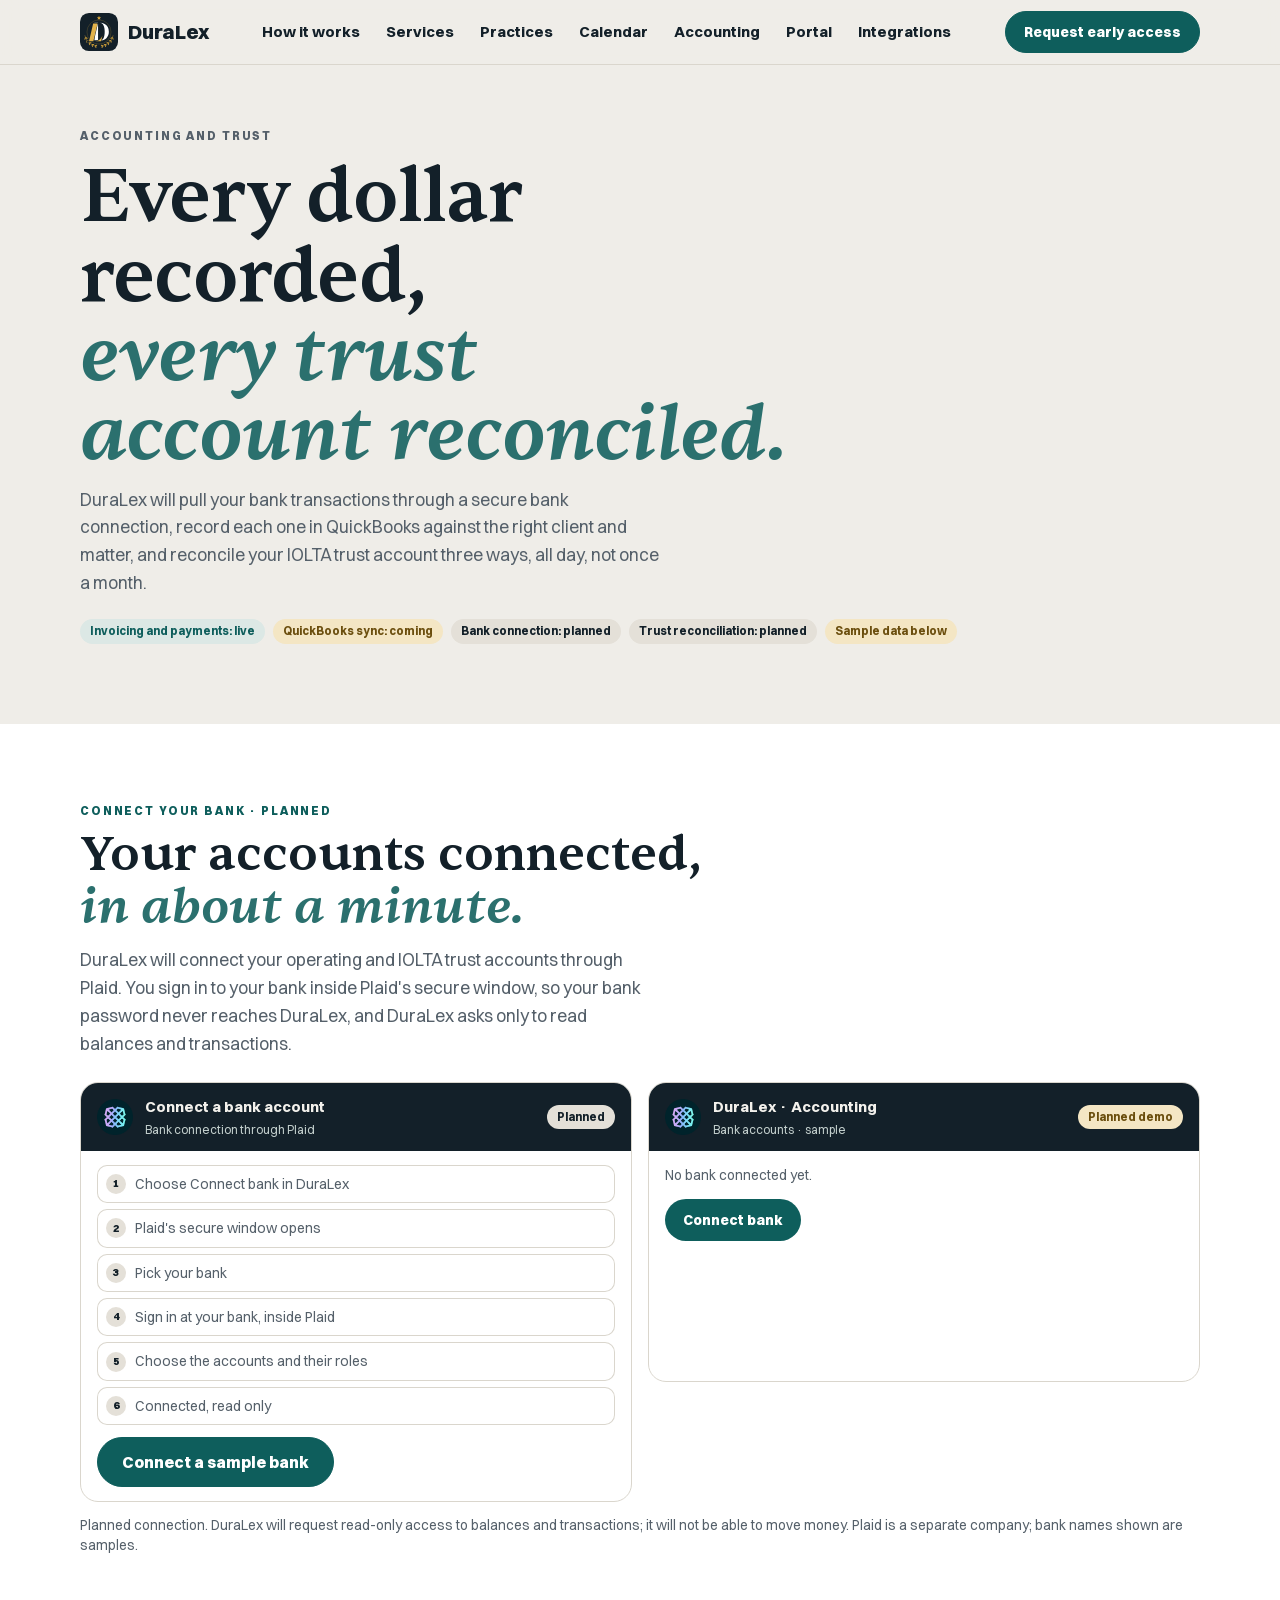
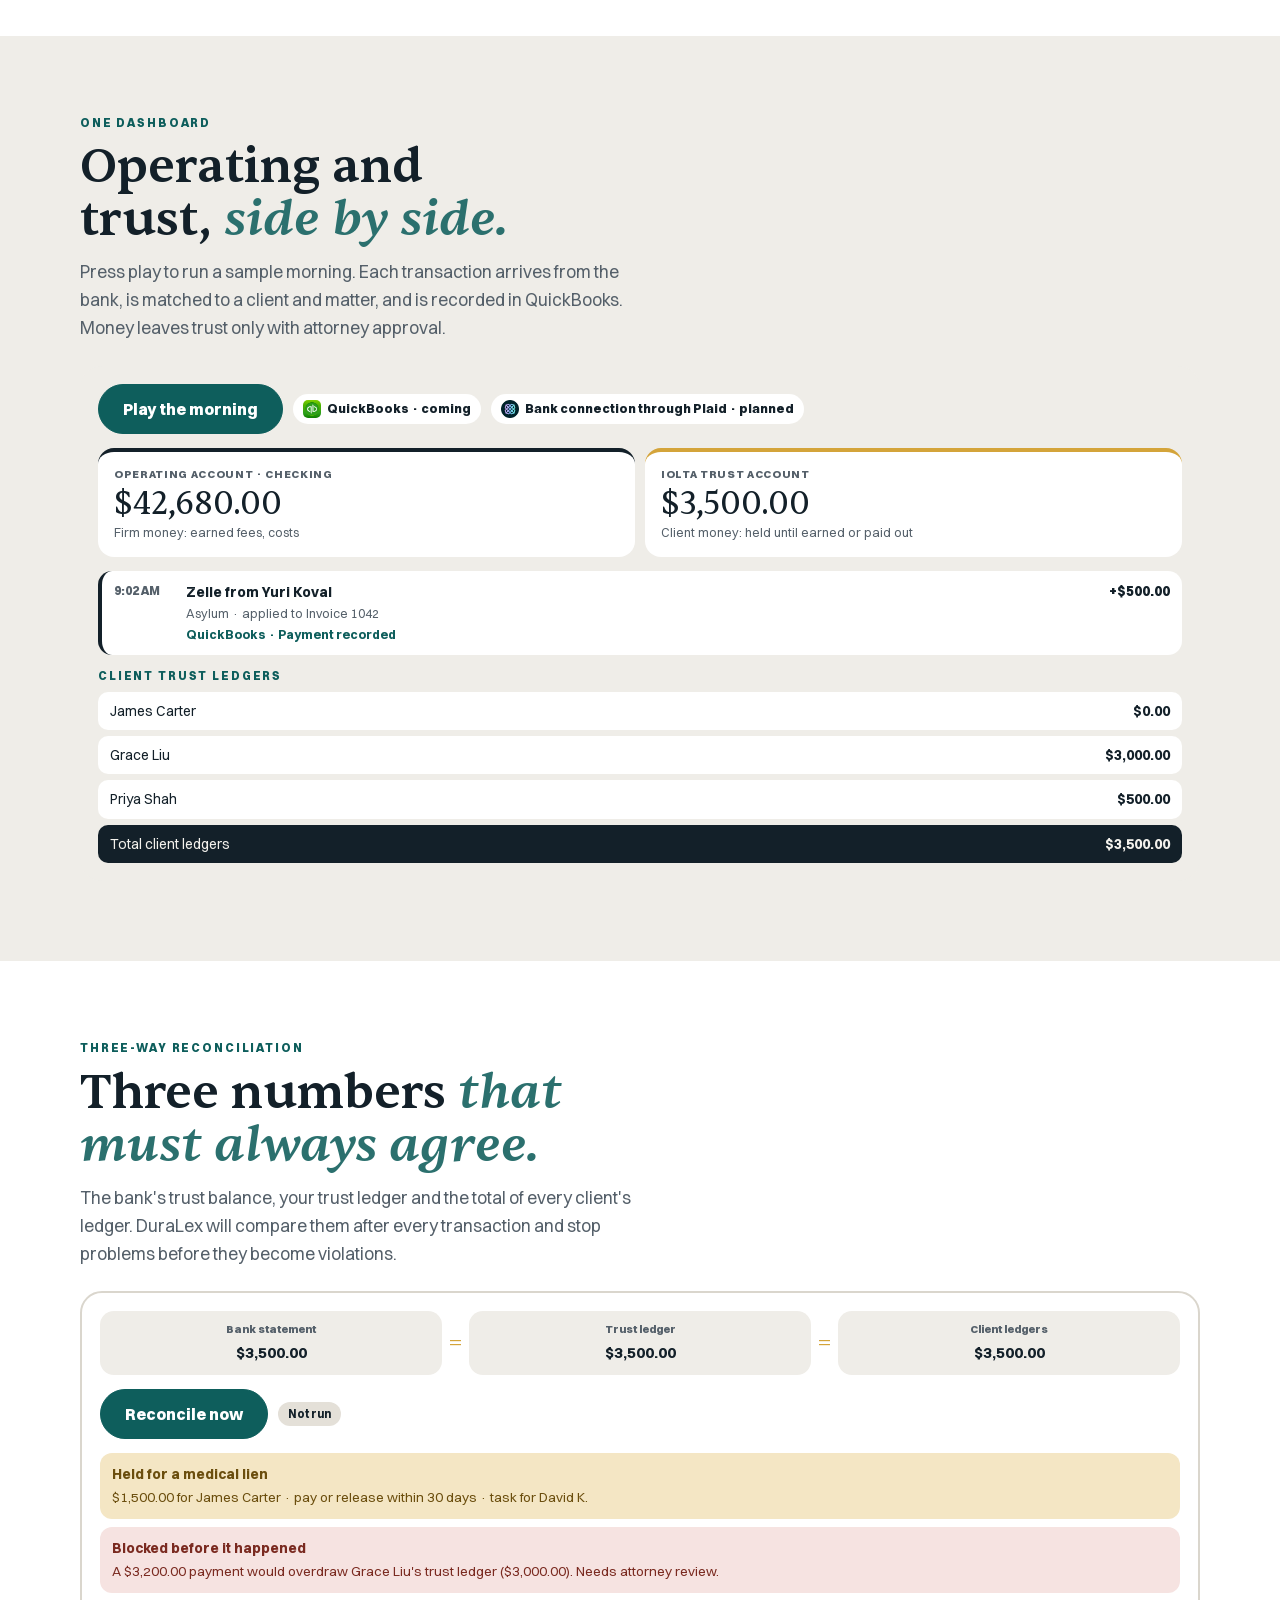
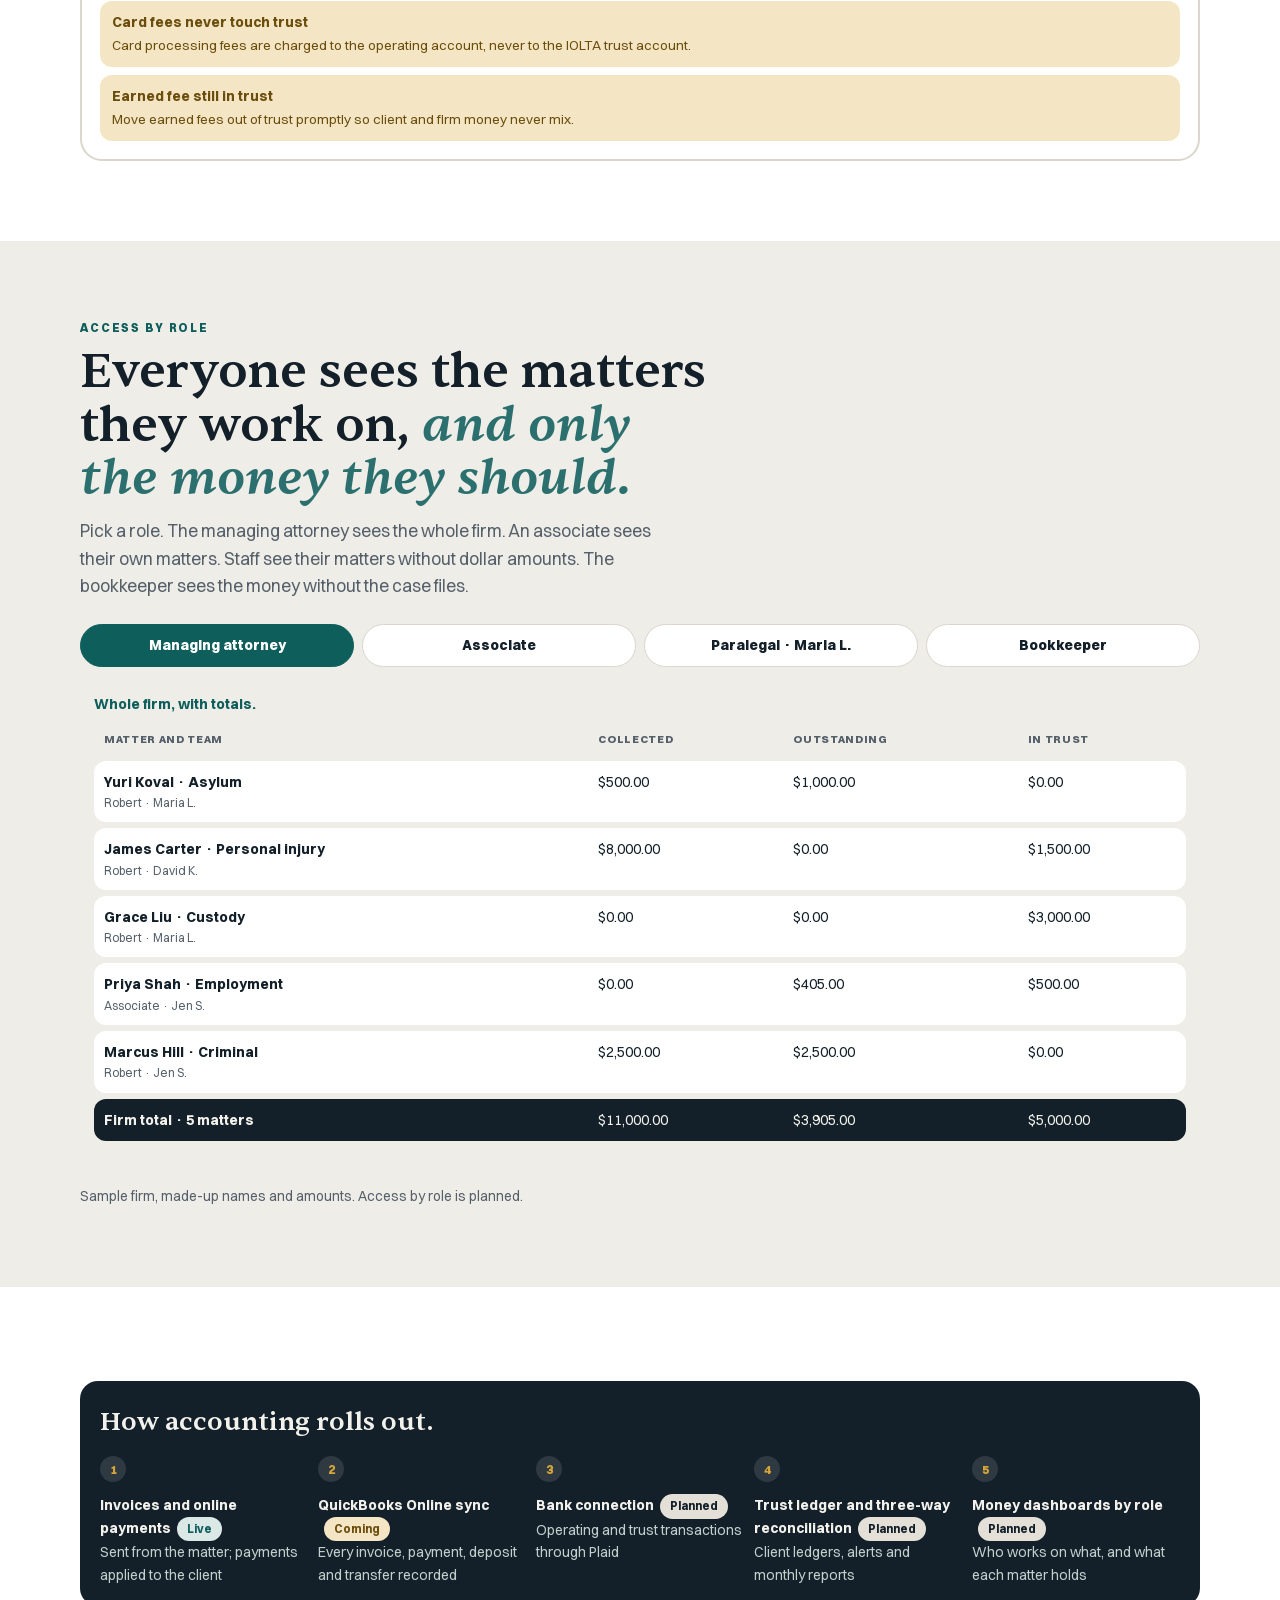
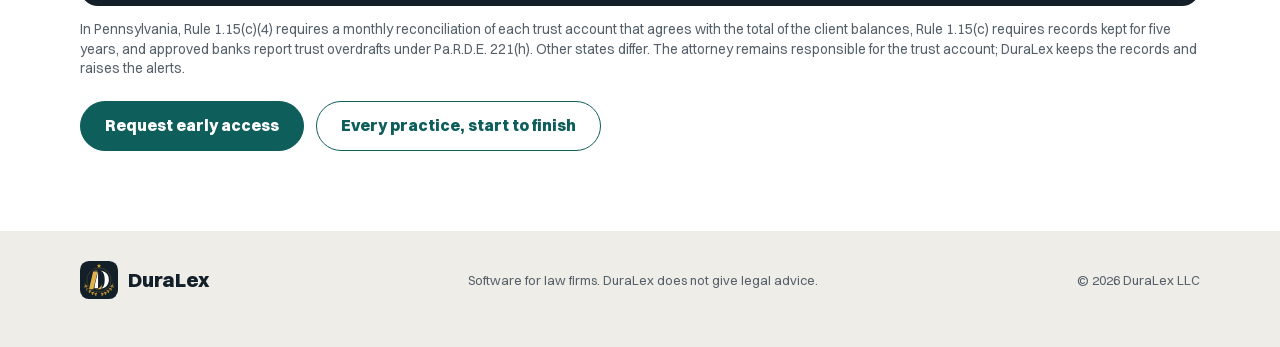
==== accounting/index.html @ e21e0d71 "Self-hosted brand fonts (Sentient, Switzer, Source Sans 3), Lucide nav and feature icons, case-data " ====
<!doctype html>
<html lang="en">
<head>
<meta charset="utf-8">
<meta name="viewport" content="width=device-width, initial-scale=1, viewport-fit=cover">
<title>Accounting and trust · DuraLex</title>
<meta name="description" content="Planned for DuraLex: bank transactions pulled in through a secure connection, every transaction recorded in QuickBooks, near real-time three-way IOLTA reconciliation, and money dashboards with access by role.">
<meta name="theme-color" content="#0E5E5C">
<meta name="referrer" content="strict-origin-when-cross-origin">
<meta http-equiv="Content-Security-Policy" content="default-src 'self'; base-uri 'self'; object-src 'none'; form-action 'self'; connect-src 'self'; img-src 'self' data:; font-src 'self'; style-src 'self' 'unsafe-inline'; script-src 'self' 'sha256-qOhFsq0QMV2REqNwk5hGH5bZE9SkX6gt6yeyKdYPv+U=' 'sha256-727bS9LEXsd+EMawD1ZrQM4dsYA79352M6W0wIquFks='">
<link rel="icon" type="image/svg+xml" href="/icons/duralex-mark.svg">
<link rel="apple-touch-icon" href="/icons/apple-touch-icon.png">
<link rel="stylesheet" href="/site.css">
<link rel="preload" href="/assets/fonts/Sentient-Variable.woff2" as="font" type="font/woff2" crossorigin>
<link rel="stylesheet" href="/accounting/accounting.css">
<script>document.documentElement.classList.add("js")</script>
</head>
<body>
<a class="skip" href="#top">Skip to content</a>
<header class="nav">
  <div class="wrap">
    <a class="brand" href="/"><svg class="logo" aria-hidden="true" xmlns="http://www.w3.org/2000/svg" viewBox="0 0 64 64"><rect width="64" height="64" rx="15" fill="#132029"/><circle cx="32" cy="32" r="20.3" fill="none" stroke="#D4A43A" stroke-width=".6" opacity=".55"/><path d="M8.33 38.34 A24.5 24.5 0 0 0 27.75 56.13" fill="none" stroke="#D4A43A" stroke-width=".7" stroke-linecap="round"/><ellipse cx="11.01" cy="42.05" rx="2.1" ry=".85" transform="rotate(30.5 11.01 42.05)" fill="#D4A43A"/><ellipse cx="8.61" cy="42.99" rx="2.1" ry=".85" transform="rotate(106.5 8.61 42.99)" fill="#D4A43A"/><ellipse cx="13.81" cy="46.51" rx="2.1" ry=".85" transform="rotate(17.5 13.81 46.51)" fill="#D4A43A"/><ellipse cx="11.68" cy="47.97" rx="2.1" ry=".85" transform="rotate(93.5 11.68 47.97)" fill="#D4A43A"/><ellipse cx="17.54" cy="50.23" rx="2.1" ry=".85" transform="rotate(4.5 17.54 50.23)" fill="#D4A43A"/><ellipse cx="15.79" cy="52.13" rx="2.1" ry=".85" transform="rotate(80.5 15.79 52.13)" fill="#D4A43A"/><ellipse cx="22.01" cy="53.01" rx="2.1" ry=".85" transform="rotate(-8.5 22.01 53.01)" fill="#D4A43A"/><ellipse cx="20.74" cy="55.26" rx="2.1" ry=".85" transform="rotate(67.5 20.74 55.26)" fill="#D4A43A"/><ellipse cx="27.00" cy="54.72" rx="2.1" ry=".85" transform="rotate(-21.5 27.00 54.72)" fill="#D4A43A"/><ellipse cx="26.26" cy="57.20" rx="2.1" ry=".85" transform="rotate(54.5 26.26 57.20)" fill="#D4A43A"/><path d="M55.67 38.34 A24.5 24.5 0 0 1 36.25 56.13" fill="none" stroke="#D4A43A" stroke-width=".7" stroke-linecap="round"/><ellipse cx="55.39" cy="42.99" rx="2.1" ry=".85" transform="rotate(73.5 55.39 42.99)" fill="#D4A43A"/><ellipse cx="52.99" cy="42.05" rx="2.1" ry=".85" transform="rotate(149.5 52.99 42.05)" fill="#D4A43A"/><ellipse cx="52.32" cy="47.97" rx="2.1" ry=".85" transform="rotate(86.5 52.32 47.97)" fill="#D4A43A"/><ellipse cx="50.19" cy="46.51" rx="2.1" ry=".85" transform="rotate(162.5 50.19 46.51)" fill="#D4A43A"/><ellipse cx="48.21" cy="52.13" rx="2.1" ry=".85" transform="rotate(99.5 48.21 52.13)" fill="#D4A43A"/><ellipse cx="46.46" cy="50.23" rx="2.1" ry=".85" transform="rotate(175.5 46.46 50.23)" fill="#D4A43A"/><ellipse cx="43.26" cy="55.26" rx="2.1" ry=".85" transform="rotate(112.5 43.26 55.26)" fill="#D4A43A"/><ellipse cx="41.99" cy="53.01" rx="2.1" ry=".85" transform="rotate(188.5 41.99 53.01)" fill="#D4A43A"/><ellipse cx="37.74" cy="57.20" rx="2.1" ry=".85" transform="rotate(125.5 37.74 57.20)" fill="#D4A43A"/><ellipse cx="37.00" cy="54.72" rx="2.1" ry=".85" transform="rotate(201.5 37.00 54.72)" fill="#D4A43A"/><path d="M32 4.6l1.05 2.35 2.55.2-1.95 1.65.6 2.5L32 10l-2.25 1.3.6-2.5-1.95-1.65 2.55-.2z" fill="#D4A43A"/><g transform="translate(20.60 16.5)"><path d="M12.795696040868455 0.0Q17.549999999999997 0.0 20.953239436619718 1.8900000000000006Q24.35647887323944 3.780000000000001 26.17823943661972 7.16Q28.0 10.54 28.0 15.0Q28.0 18.35 26.91 21.1Q25.82 23.85 23.81 25.845Q21.799999999999997 27.84 19.004999999999995 28.92Q16.209999999999997 30.0 12.790000000000001 30.0H0.0V29.92H3.59V0.0799999999999983H0.0V0.0ZM9.8 29.92H12.790000000000001Q15.1 29.92 16.675 28.71Q18.25 27.5 19.2 25.415Q20.15 23.33 20.57 20.64Q20.99 17.95 20.99 14.99Q20.99 12.04 20.515 9.357210065645512Q20.04 6.674420131291026 19.049999999999997 4.587210065645513Q18.06 2.5 16.509999999999998 1.2899999999999991Q14.96 0.0799999999999983 12.790000000000001 0.0799999999999983H9.8Z" fill="#FFFFFF"/></g><g transform="translate(11.80 17.5)"><path d="M3.4 30.0 10.36 0.0H17.67357421875L10.713574218749999 30.0ZM0.0 30.0V29.92H13.74639892578125Q16.88639892578125 29.92 19.21219543457031 28.75Q21.537991943359376 27.58 23.15018737792969 25.56Q24.7623828125 23.54 25.78157958984375 21.0H25.86157958984375L23.78157958984375 30.0ZM6.760000000000001 0.0799999999999983V0.0H21.27357421875V0.0799999999999983Z" fill="#E2B24A" stroke="#132029" stroke-width="1.6" paint-order="stroke" stroke-linejoin="round"/></g></svg><b>DuraLex</b></a>
    <nav class="links" aria-label="Main"><a href="/#how">How it works</a><a href="/#services">Services</a><a href="/practices/">Practices</a><a href="/calendar/">Calendar</a><a href="/accounting/" aria-current="page">Accounting</a><a href="/portal/">Portal</a><a href="/#integrations">Integrations</a></nav>
    <a class="btn solid" href="/#access">Request early access</a>
    <button class="menubtn" type="button" id="openMenu" aria-label="Open menu" aria-expanded="false" aria-controls="drawer"><svg width="20" height="20" viewBox="0 0 24 24" fill="none" stroke="currentColor" stroke-width="1.8" stroke-linecap="round" stroke-linejoin="round" aria-hidden="true"><path d="M4 5h16"/> <path d="M4 12h16"/> <path d="M4 19h16"/></svg></button>
  </div>
</header>
<div class="drawer" id="drawer" hidden>
  <div style="display:flex;justify-content:space-between;align-items:center"><span class="brand" style="color:var(--ondark)"><svg class="logo" aria-hidden="true" xmlns="http://www.w3.org/2000/svg" viewBox="0 0 64 64"><rect width="64" height="64" rx="15" fill="#132029"/><circle cx="32" cy="32" r="20.3" fill="none" stroke="#D4A43A" stroke-width=".6" opacity=".55"/><path d="M8.33 38.34 A24.5 24.5 0 0 0 27.75 56.13" fill="none" stroke="#D4A43A" stroke-width=".7" stroke-linecap="round"/><ellipse cx="11.01" cy="42.05" rx="2.1" ry=".85" transform="rotate(30.5 11.01 42.05)" fill="#D4A43A"/><ellipse cx="8.61" cy="42.99" rx="2.1" ry=".85" transform="rotate(106.5 8.61 42.99)" fill="#D4A43A"/><ellipse cx="13.81" cy="46.51" rx="2.1" ry=".85" transform="rotate(17.5 13.81 46.51)" fill="#D4A43A"/><ellipse cx="11.68" cy="47.97" rx="2.1" ry=".85" transform="rotate(93.5 11.68 47.97)" fill="#D4A43A"/><ellipse cx="17.54" cy="50.23" rx="2.1" ry=".85" transform="rotate(4.5 17.54 50.23)" fill="#D4A43A"/><ellipse cx="15.79" cy="52.13" rx="2.1" ry=".85" transform="rotate(80.5 15.79 52.13)" fill="#D4A43A"/><ellipse cx="22.01" cy="53.01" rx="2.1" ry=".85" transform="rotate(-8.5 22.01 53.01)" fill="#D4A43A"/><ellipse cx="20.74" cy="55.26" rx="2.1" ry=".85" transform="rotate(67.5 20.74 55.26)" fill="#D4A43A"/><ellipse cx="27.00" cy="54.72" rx="2.1" ry=".85" transform="rotate(-21.5 27.00 54.72)" fill="#D4A43A"/><ellipse cx="26.26" cy="57.20" rx="2.1" ry=".85" transform="rotate(54.5 26.26 57.20)" fill="#D4A43A"/><path d="M55.67 38.34 A24.5 24.5 0 0 1 36.25 56.13" fill="none" stroke="#D4A43A" stroke-width=".7" stroke-linecap="round"/><ellipse cx="55.39" cy="42.99" rx="2.1" ry=".85" transform="rotate(73.5 55.39 42.99)" fill="#D4A43A"/><ellipse cx="52.99" cy="42.05" rx="2.1" ry=".85" transform="rotate(149.5 52.99 42.05)" fill="#D4A43A"/><ellipse cx="52.32" cy="47.97" rx="2.1" ry=".85" transform="rotate(86.5 52.32 47.97)" fill="#D4A43A"/><ellipse cx="50.19" cy="46.51" rx="2.1" ry=".85" transform="rotate(162.5 50.19 46.51)" fill="#D4A43A"/><ellipse cx="48.21" cy="52.13" rx="2.1" ry=".85" transform="rotate(99.5 48.21 52.13)" fill="#D4A43A"/><ellipse cx="46.46" cy="50.23" rx="2.1" ry=".85" transform="rotate(175.5 46.46 50.23)" fill="#D4A43A"/><ellipse cx="43.26" cy="55.26" rx="2.1" ry=".85" transform="rotate(112.5 43.26 55.26)" fill="#D4A43A"/><ellipse cx="41.99" cy="53.01" rx="2.1" ry=".85" transform="rotate(188.5 41.99 53.01)" fill="#D4A43A"/><ellipse cx="37.74" cy="57.20" rx="2.1" ry=".85" transform="rotate(125.5 37.74 57.20)" fill="#D4A43A"/><ellipse cx="37.00" cy="54.72" rx="2.1" ry=".85" transform="rotate(201.5 37.00 54.72)" fill="#D4A43A"/><path d="M32 4.6l1.05 2.35 2.55.2-1.95 1.65.6 2.5L32 10l-2.25 1.3.6-2.5-1.95-1.65 2.55-.2z" fill="#D4A43A"/><g transform="translate(20.60 16.5)"><path d="M12.795696040868455 0.0Q17.549999999999997 0.0 20.953239436619718 1.8900000000000006Q24.35647887323944 3.780000000000001 26.17823943661972 7.16Q28.0 10.54 28.0 15.0Q28.0 18.35 26.91 21.1Q25.82 23.85 23.81 25.845Q21.799999999999997 27.84 19.004999999999995 28.92Q16.209999999999997 30.0 12.790000000000001 30.0H0.0V29.92H3.59V0.0799999999999983H0.0V0.0ZM9.8 29.92H12.790000000000001Q15.1 29.92 16.675 28.71Q18.25 27.5 19.2 25.415Q20.15 23.33 20.57 20.64Q20.99 17.95 20.99 14.99Q20.99 12.04 20.515 9.357210065645512Q20.04 6.674420131291026 19.049999999999997 4.587210065645513Q18.06 2.5 16.509999999999998 1.2899999999999991Q14.96 0.0799999999999983 12.790000000000001 0.0799999999999983H9.8Z" fill="#FFFFFF"/></g><g transform="translate(11.80 17.5)"><path d="M3.4 30.0 10.36 0.0H17.67357421875L10.713574218749999 30.0ZM0.0 30.0V29.92H13.74639892578125Q16.88639892578125 29.92 19.21219543457031 28.75Q21.537991943359376 27.58 23.15018737792969 25.56Q24.7623828125 23.54 25.78157958984375 21.0H25.86157958984375L23.78157958984375 30.0ZM6.760000000000001 0.0799999999999983V0.0H21.27357421875V0.0799999999999983Z" fill="#E2B24A" stroke="#132029" stroke-width="1.6" paint-order="stroke" stroke-linejoin="round"/></g></svg><b>DuraLex</b></span><button class="menubtn" type="button" id="closeMenu" aria-label="Close menu" style="background:transparent;color:var(--ondark);border-color:rgba(243,241,236,.3)"><svg width="20" height="20" viewBox="0 0 24 24" fill="none" stroke="currentColor" stroke-width="1.8" stroke-linecap="round" stroke-linejoin="round" aria-hidden="true"><path d="M18 6 6 18"/> <path d="m6 6 12 12"/></svg></button></div>
  <nav aria-label="Menu"><a href="/#how">How it works</a><a href="/#services">Services</a><a href="/practices/">Practices</a><a href="/#why">Why DuraLex</a><a href="/calendar/">Calendar</a><a href="/accounting/" aria-current="page">Accounting</a><a href="/portal/">Client portal</a><a href="/#integrations">Integrations</a><a href="/#faq">Questions</a></nav>
  <a class="btn" href="/#access" style="background:var(--gold);border-color:var(--gold);color:var(--navy)">Request early access</a>
</div>

<main id="top">
<section class="hero">
  <div class="wrap">
    <div class="eyebrow" style="color:var(--muted)">Accounting and trust</div>
    <h1>Every dollar recorded, <em>every trust account reconciled.</em></h1>
    <p class="sub">DuraLex will pull your bank transactions through a secure bank connection, record each one in QuickBooks against the right client and matter, and reconcile your IOLTA trust account three ways, all day, not once a month.</p>
    <div class="stat-row"><span class="chip ok">Invoicing and payments: live</span><span class="chip soon">QuickBooks sync: coming</span><span class="chip">Bank connection: planned</span><span class="chip">Trust reconciliation: planned</span><span class="chip soon">Sample data below</span></div>
  </div>
</section>

<section class="white" id="connect">
  <div class="wrap">
    <div class="head reveal"><div class="eyebrow">Connect your bank · planned</div><h2 class="h2">Your accounts connected, <em>in about a minute.</em></h2><p class="sub">DuraLex will connect your operating and IOLTA trust accounts through Plaid. You sign in to your bank inside Plaid's secure window, so your bank password never reaches DuraLex, and DuraLex asks only to read balances and transactions.</p></div>
    <div class="win-grid">
      <div class="win reveal" id="wPlaid">
        <div class="wbar"><img src="/icons/plaid.png" alt="Plaid" width="36" height="36"><div><b>Connect a bank account</b><small>Bank connection through Plaid</small></div><span class="chip">Planned</span></div>
        <div class="wbody">
          <ol class="wsteps"><li>Choose Connect bank in DuraLex</li><li>Plaid's secure window opens</li><li>Pick your bank</li><li>Sign in at your bank, inside Plaid</li><li>Choose the accounts and their roles</li><li>Connected, read only</li></ol>
          <div class="wfoot"><button class="btn solid play" type="button" id="plaidPlay">Connect a sample bank</button><span class="wst" role="status" aria-live="polite"></span></div>
        </div>
      </div>
      <div class="win reveal" id="wPlaidScreen" aria-live="polite">
        <div class="wbar"><img src="/icons/plaid.png" alt="" width="36" height="36"><div><b id="psTitle">DuraLex · Accounting</b><small id="psSub">Sample screen</small></div><span class="chip soon">Planned demo</span></div>
        <div class="wbody" id="psBody"></div>
      </div>
    </div>
    <p class="fine">Planned connection. DuraLex will request read-only access to balances and transactions; it will not be able to move money. Plaid is a separate company; bank names shown are samples.</p>
  </div>
</section>

<section id="dashboard">
  <div class="wrap">
    <div class="head reveal"><div class="eyebrow">One dashboard</div><h2 class="h2">Operating and trust, <em>side by side.</em></h2><p class="sub">Press play to run a sample morning. Each transaction arrives from the bank, is matched to a client and matter, and is recorded in QuickBooks. Money leaves trust only with attorney approval.</p></div>
    <div class="dash reveal" id="dash">
      <div class="dtop"><button class="btn solid play" type="button" id="dPlay">Play the morning</button><span class="dsrc"><img src="/icons/quickbooks.png" alt="" width="22" height="22">QuickBooks · coming</span><span class="dsrc"><img src="/icons/plaid.png" alt="" width="22" height="22">Bank connection through Plaid · planned</span></div>
      <div class="accts">
        <div class="acct"><small>Operating account · checking</small><strong id="bOp">$42,180.00</strong><span>Firm money: earned fees, costs</span></div>
        <div class="acct tr"><small>IOLTA trust account</small><strong id="bTr">$3,500.00</strong><span>Client money: held until earned or paid out</span></div>
      </div>
      <ol class="feed" id="feed" aria-live="polite"></ol>
      <div class="ledgers"><div class="eyebrow">Client trust ledgers</div><div class="lg" id="lg"></div></div>
    </div>
  </div>
</section>

<section class="white" id="reconcile">
  <div class="wrap">
    <div class="head reveal"><div class="eyebrow">Three-way reconciliation</div><h2 class="h2">Three numbers <em>that must always agree.</em></h2><p class="sub">The bank's trust balance, your trust ledger and the total of every client's ledger. DuraLex will compare them after every transaction and stop problems before they become violations.</p></div>
    <div class="rec reveal" id="rec">
      <div class="r3"><div class="rv"><small>Bank statement</small><b id="r1">$3,500.00</b></div><span class="eq">=</span><div class="rv"><small>Trust ledger</small><b id="r2">$3,500.00</b></div><span class="eq">=</span><div class="rv"><small>Client ledgers</small><b id="r3">$3,500.00</b></div></div>
      <div class="rbar"><button class="btn solid play" type="button" id="rRun">Reconcile now</button><span class="chip" id="rSt" role="status" aria-live="polite">Not run</span></div>
      <ul class="alerts">
        <li class="al-w"><b>Held for a medical lien</b><span>$1,500.00 for James Carter · pay or release within 30 days · task for David K.</span></li>
        <li class="al-x"><b>Blocked before it happened</b><span>A $3,200.00 payment would overdraw Grace Liu's trust ledger ($3,000.00). Needs attorney review.</span></li>
        <li class="al-w"><b>Card fees never touch trust</b><span>Card processing fees are charged to the operating account, never to the IOLTA trust account.</span></li>
        <li class="al-w"><b>Earned fee still in trust</b><span>Move earned fees out of trust promptly so client and firm money never mix.</span></li>
      </ul>
    </div>
  </div>
</section>

<section id="access">
  <div class="wrap">
    <div class="head reveal"><div class="eyebrow">Access by role</div><h2 class="h2">Everyone sees the matters they work on, <em>and only the money they should.</em></h2><p class="sub">Pick a role. The managing attorney sees the whole firm. An associate sees their own matters. Staff see their matters without dollar amounts. The bookkeeper sees the money without the case files.</p></div>
    <div class="roles reveal">
      <div class="rtabs" role="group" aria-label="View as" id="rtabs"></div>
      <div class="rtable" id="rtable" aria-live="polite"></div>
      <p class="fine">Sample firm, made-up names and amounts. Access by role is planned.</p>
    </div>
  </div>
</section>

<section class="white" id="rules">
  <div class="wrap">
    <div class="road reveal">
      <h3>How accounting rolls out.</h3>
      <ol>
        <li><span><b>Invoices and online payments</b><span class="chip ok">Live</span><br>Sent from the matter; payments applied to the client</span></li>
        <li><span><b>QuickBooks Online sync</b><span class="chip soon">Coming</span><br>Every invoice, payment, deposit and transfer recorded</span></li>
        <li><span><b>Bank connection</b><span class="chip">Planned</span><br>Operating and trust transactions through Plaid</span></li>
        <li><span><b>Trust ledger and three-way reconciliation</b><span class="chip">Planned</span><br>Client ledgers, alerts and monthly reports</span></li>
        <li><span><b>Money dashboards by role</b><span class="chip">Planned</span><br>Who works on what, and what each matter holds</span></li>
      </ol>
    </div>
    <p class="fine" id="rulesNote">In Pennsylvania, Rule 1.15(c)(4) requires a monthly reconciliation of each trust account that agrees with the total of the client balances, Rule 1.15(c) requires records kept for five years, and approved banks report trust overdrafts under Pa.R.D.E. 221(h). Other states differ. The attorney remains responsible for the trust account; DuraLex keeps the records and raises the alerts.</p>
    <div class="ctas" style="margin-top:22px"><a class="btn solid" href="/#access">Request early access</a><a class="btn line" href="/practices/">Every practice, start to finish</a></div>
  </div>
</section>
</main>

<footer><div class="wrap"><a class="brand" href="/"><svg class="logo" aria-hidden="true" xmlns="http://www.w3.org/2000/svg" viewBox="0 0 64 64"><rect width="64" height="64" rx="15" fill="#132029"/><circle cx="32" cy="32" r="20.3" fill="none" stroke="#D4A43A" stroke-width=".6" opacity=".55"/><path d="M8.33 38.34 A24.5 24.5 0 0 0 27.75 56.13" fill="none" stroke="#D4A43A" stroke-width=".7" stroke-linecap="round"/><ellipse cx="11.01" cy="42.05" rx="2.1" ry=".85" transform="rotate(30.5 11.01 42.05)" fill="#D4A43A"/><ellipse cx="8.61" cy="42.99" rx="2.1" ry=".85" transform="rotate(106.5 8.61 42.99)" fill="#D4A43A"/><ellipse cx="13.81" cy="46.51" rx="2.1" ry=".85" transform="rotate(17.5 13.81 46.51)" fill="#D4A43A"/><ellipse cx="11.68" cy="47.97" rx="2.1" ry=".85" transform="rotate(93.5 11.68 47.97)" fill="#D4A43A"/><ellipse cx="17.54" cy="50.23" rx="2.1" ry=".85" transform="rotate(4.5 17.54 50.23)" fill="#D4A43A"/><ellipse cx="15.79" cy="52.13" rx="2.1" ry=".85" transform="rotate(80.5 15.79 52.13)" fill="#D4A43A"/><ellipse cx="22.01" cy="53.01" rx="2.1" ry=".85" transform="rotate(-8.5 22.01 53.01)" fill="#D4A43A"/><ellipse cx="20.74" cy="55.26" rx="2.1" ry=".85" transform="rotate(67.5 20.74 55.26)" fill="#D4A43A"/><ellipse cx="27.00" cy="54.72" rx="2.1" ry=".85" transform="rotate(-21.5 27.00 54.72)" fill="#D4A43A"/><ellipse cx="26.26" cy="57.20" rx="2.1" ry=".85" transform="rotate(54.5 26.26 57.20)" fill="#D4A43A"/><path d="M55.67 38.34 A24.5 24.5 0 0 1 36.25 56.13" fill="none" stroke="#D4A43A" stroke-width=".7" stroke-linecap="round"/><ellipse cx="55.39" cy="42.99" rx="2.1" ry=".85" transform="rotate(73.5 55.39 42.99)" fill="#D4A43A"/><ellipse cx="52.99" cy="42.05" rx="2.1" ry=".85" transform="rotate(149.5 52.99 42.05)" fill="#D4A43A"/><ellipse cx="52.32" cy="47.97" rx="2.1" ry=".85" transform="rotate(86.5 52.32 47.97)" fill="#D4A43A"/><ellipse cx="50.19" cy="46.51" rx="2.1" ry=".85" transform="rotate(162.5 50.19 46.51)" fill="#D4A43A"/><ellipse cx="48.21" cy="52.13" rx="2.1" ry=".85" transform="rotate(99.5 48.21 52.13)" fill="#D4A43A"/><ellipse cx="46.46" cy="50.23" rx="2.1" ry=".85" transform="rotate(175.5 46.46 50.23)" fill="#D4A43A"/><ellipse cx="43.26" cy="55.26" rx="2.1" ry=".85" transform="rotate(112.5 43.26 55.26)" fill="#D4A43A"/><ellipse cx="41.99" cy="53.01" rx="2.1" ry=".85" transform="rotate(188.5 41.99 53.01)" fill="#D4A43A"/><ellipse cx="37.74" cy="57.20" rx="2.1" ry=".85" transform="rotate(125.5 37.74 57.20)" fill="#D4A43A"/><ellipse cx="37.00" cy="54.72" rx="2.1" ry=".85" transform="rotate(201.5 37.00 54.72)" fill="#D4A43A"/><path d="M32 4.6l1.05 2.35 2.55.2-1.95 1.65.6 2.5L32 10l-2.25 1.3.6-2.5-1.95-1.65 2.55-.2z" fill="#D4A43A"/><g transform="translate(20.60 16.5)"><path d="M12.795696040868455 0.0Q17.549999999999997 0.0 20.953239436619718 1.8900000000000006Q24.35647887323944 3.780000000000001 26.17823943661972 7.16Q28.0 10.54 28.0 15.0Q28.0 18.35 26.91 21.1Q25.82 23.85 23.81 25.845Q21.799999999999997 27.84 19.004999999999995 28.92Q16.209999999999997 30.0 12.790000000000001 30.0H0.0V29.92H3.59V0.0799999999999983H0.0V0.0ZM9.8 29.92H12.790000000000001Q15.1 29.92 16.675 28.71Q18.25 27.5 19.2 25.415Q20.15 23.33 20.57 20.64Q20.99 17.95 20.99 14.99Q20.99 12.04 20.515 9.357210065645512Q20.04 6.674420131291026 19.049999999999997 4.587210065645513Q18.06 2.5 16.509999999999998 1.2899999999999991Q14.96 0.0799999999999983 12.790000000000001 0.0799999999999983H9.8Z" fill="#FFFFFF"/></g><g transform="translate(11.80 17.5)"><path d="M3.4 30.0 10.36 0.0H17.67357421875L10.713574218749999 30.0ZM0.0 30.0V29.92H13.74639892578125Q16.88639892578125 29.92 19.21219543457031 28.75Q21.537991943359376 27.58 23.15018737792969 25.56Q24.7623828125 23.54 25.78157958984375 21.0H25.86157958984375L23.78157958984375 30.0ZM6.760000000000001 0.0799999999999983V0.0H21.27357421875V0.0799999999999983Z" fill="#E2B24A" stroke="#132029" stroke-width="1.6" paint-order="stroke" stroke-linejoin="round"/></g></svg><b>DuraLex</b></a><span>Software for law firms. DuraLex does not give legal advice.</span><span>© 2026 DuraLex LLC</span></div></footer>

<script>
(function(){
  var reduce=matchMedia('(prefers-reduced-motion: reduce)').matches;
  var d=document.getElementById('drawer'),o=document.getElementById('openMenu'),c=document.getElementById('closeMenu');
  function closeMenu(){d.hidden=true;o.setAttribute('aria-expanded','false');o.focus()}
  o.onclick=function(){d.hidden=false;o.setAttribute('aria-expanded','true');c.focus()};c.onclick=closeMenu;
  d.querySelectorAll('a').forEach(function(a){a.addEventListener('click',function(){d.hidden=true;o.setAttribute('aria-expanded','false')})});
  document.addEventListener('keydown',function(e){if(e.key==='Escape'&&!d.hidden)closeMenu()});
  var rv=[].slice.call(document.querySelectorAll('.reveal'));
  if(innerWidth>=760)rv.forEach(function(e){var p=e.parentElement;if(!p)return;var w=e.closest('.wrap')||p,pr=w.getBoundingClientRect(),r=e.getBoundingClientRect();if(r.width<pr.width*.8){e.style.setProperty('--rx',(r.left+r.width/2<pr.left+pr.width/2?-24:24)+'px');e.style.setProperty('--ry','0px')}var i=[].indexOf.call(p.children,e);if(!e.style.getPropertyValue('--d'))e.style.setProperty('--d',Math.min(Math.max(i,0),4)*.07+'s')});
  if(reduce||!('IntersectionObserver' in window)){rv.forEach(function(e){e.classList.add('in')})}
  else{var io=new IntersectionObserver(function(es){es.forEach(function(e){if(e.isIntersecting){e.target.classList.add('in');io.unobserve(e.target)}})},{rootMargin:'0px 0px -6% 0px',threshold:.1});rv.forEach(function(e){io.observe(e)})}




  function runWin(w,opts){var lis=[].slice.call(w.querySelectorAll('.wsteps li')),res=w.querySelector('.wres'),st=w.querySelector('.wst'),tm=w._t||[];tm.forEach(clearTimeout);w._t=[];
    lis.forEach(function(li){li.classList.remove('on','done')});if(res)res.classList.remove('show');if(opts.reset)opts.reset();
    function step(i){lis.forEach(function(li,j){li.classList.toggle('done',j<i);li.classList.toggle('on',j===i)});if(opts.onStep)opts.onStep(i);st.textContent=lis[i]?lis[i].textContent:''}
    function fin(){lis.forEach(function(li){li.classList.remove('on');li.classList.add('done')});if(res)res.classList.add('show');if(opts.onStep)opts.onStep(lis.length);if(opts.done)opts.done();st.textContent=opts.msg}
    if(reduce){fin();return}
    lis.forEach(function(li,i){w._t.push(setTimeout(function(){step(i)},300+i*(opts.gap||1000)))});w._t.push(setTimeout(fin,300+lis.length*(opts.gap||1000)))}
  var PS=[
    ['DuraLex · Accounting','Bank accounts','<p class="wnote">No bank connected yet.</p><span class="fake-btn" aria-hidden="true">Connect bank</span>'],
    ['Plaid','Secure bank connection','<p><b>DuraLex uses Plaid to connect your accounts.</b></p><ul class="pl"><li>You sign in at your bank inside this window. DuraLex never sees your bank password.</li><li>Read only: balances and transactions.</li><li>You can disconnect at any time.</li></ul>'],
    ['Plaid','Select your bank','<div class="pbanks"><span class="pb sel">Community Bank · sample</span><span class="pb">National Bank · sample</span><span class="pb">Credit Union · sample</span></div>'],
    ['Community Bank · sample','Sign in, through Plaid','<div class="pf"><span>User ID</span><b>••••••••</b></div><div class="pf"><span>Password</span><b>••••••••••</b></div><p class="wnote">Entered at your bank through Plaid. DuraLex never receives it.</p>'],
    ['Plaid','Choose accounts','<div class="pacct on"><b>Operating checking ••4821</b><span>Role: Operating</span></div><div class="pacct on"><b>IOLTA trust ••7730</b><span>Role: Trust (IOLTA)</span></div><div class="pacct"><b>Business savings ••1195</b><span>Not connected</span></div>'],
    ['DuraLex · Accounting','Demo complete','<p class="wok">Demo complete: 2 sample accounts would connect, read only</p><div class="pacct on"><b>Operating checking ••4821</b><span>Transactions would flow in</span></div><div class="pacct on"><b>IOLTA trust ••7730</b><span>Transactions would flow in and be reconciled after each one</span></div><a class="smp-more" href="#dashboard">See the transactions arrive ↓</a>']
  ];
  function ps(i){var s=PS[Math.min(i,PS.length-1)];document.getElementById('psTitle').textContent=s[0];document.getElementById('psSub').textContent=s[1]+' · sample';document.getElementById('psBody').innerHTML=s[2]}
  ps(0);
  document.getElementById('plaidPlay').onclick=function(){runWin(document.getElementById('wPlaid'),{gap:1300,onStep:function(i){ps(i)},reset:function(){ps(0)},msg:'Demo complete: sample operating and IOLTA trust accounts would connect, read only.'})};

  function money(v){return '$'+v.toLocaleString('en-US',{minimumFractionDigits:2,maximumFractionDigits:2})}
  function esc(x){return String(x).replace(/[&<>"]/g,function(c){return {'&':'&amp;','<':'&lt;','>':'&gt;','"':'&quot;'}[c]})}
  var TX=[
    {t:'9:02 AM',what:'Zelle from Yuri Koval',amt:500,acct:'op',m:'Asylum · applied to Invoice 1042',qb:'Payment recorded'},
    {t:'9:20 AM',what:'Settlement wire for James Carter',amt:24000,acct:'tr',m:'Personal injury · client trust ledger',qb:'Trust deposit recorded',led:['James Carter',24000]},
    {t:'10:05 AM',what:'Earned fee moved from trust',amt:8000,acct:'xfer',m:'Personal injury · settlement statement signed · attorney approved',qb:'Transfer recorded',led:['James Carter',-8000]},
    {t:'10:06 AM',what:'Check 1187 to James Carter',amt:-14500,acct:'tr',m:'Client share · attorney approved',qb:'Disbursement recorded',led:['James Carter',-14500]},
    {t:'11:40 AM',what:'Check 5520 · federal court filing fee',amt:-405,acct:'op',m:'Employment · cost advanced for Priya Shah',qb:'Expense recorded to the matter'}
  ];
  var START={op:42180,tr:3500,led:{'James Carter':0,'Grace Liu':3000,'Priya Shah':500}},st,dt=[];
  function paint(){document.getElementById('bOp').textContent=money(st.op);document.getElementById('bTr').textContent=money(st.tr);
    document.getElementById('lg').innerHTML=Object.keys(st.led).map(function(k){return '<div class="lgr"><span>'+esc(k)+'</span><b>'+money(st.led[k])+'</b></div>'}).join('')+'<div class="lgr tot"><span>Total client ledgers</span><b>'+money(ledSum())+'</b></div>';
    document.getElementById('r1').textContent=money(st.tr);document.getElementById('r2').textContent=money(st.tr);document.getElementById('r3').textContent=money(ledSum());var s=document.getElementById('rSt');if(s){s.textContent='Not run';s.className='chip'}document.getElementById('rec').classList.remove('ok')}
  function ledSum(){return Object.keys(st.led).reduce(function(s,k){return s+st.led[k]},0)}
  function reset(){dt.forEach(clearTimeout);dt=[];st={op:START.op,tr:START.tr,led:JSON.parse(JSON.stringify(START.led))};document.getElementById('feed').innerHTML='';paint()}
  function apply(x){if(x.acct==='op')st.op+=x.amt;else if(x.acct==='tr')st.tr+=x.amt;else{st.tr-=x.amt;st.op+=x.amt}if(x.led)st.led[x.led[0]]+=x.led[1];
    var li=document.createElement('li');li.className='fx '+(x.acct==='tr'?'ftr':x.acct==='xfer'?'fxf':'fop');
    var amt=x.acct==='xfer'?'Trust → Operating '+money(x.amt):(x.amt<0?'−'+money(-x.amt):'+'+money(x.amt));
    li.innerHTML='<span class="ft">'+x.t+'</span><div><b>'+esc(x.what)+'</b><span>'+esc(x.m)+'</span><span class="qb">QuickBooks · '+esc(x.qb)+'</span></div><span class="famt">'+amt+'</span>';
    document.getElementById('feed').appendChild(li);paint()}
  document.getElementById('dPlay').onclick=function(){reset();if(reduce){TX.forEach(apply);return}TX.forEach(function(x,i){dt.push(setTimeout(function(){apply(x)},500+i*1100))})};
  document.getElementById('rRun').onclick=function(){var s=document.getElementById('rSt');var fin=function(){var ok=Math.abs(st.tr-ledSum())<0.005;s.textContent=ok?'Reconciled · all three agree at '+money(st.tr):'Out of balance · review needed';s.className=ok?'chip ok':'chip';document.getElementById('rec').classList.toggle('ok',ok)};
    s.textContent='Comparing…';s.className='chip soon';document.getElementById('rec').classList.remove('ok');if(reduce)fin();else setTimeout(fin,1200)};
  var M=[
    {m:'Yuri Koval · Asylum',team:['Robert','Maria L.'],c:500,o:1000,t:0},
    {m:'James Carter · Personal injury',team:['Robert','David K.'],c:8000,o:0,t:1500},
    {m:'Grace Liu · Custody',team:['Robert','Maria L.'],c:0,o:0,t:3000},
    {m:'Priya Shah · Employment',team:['Associate','Jen S.'],c:0,o:405,t:500},
    {m:'Marcus Hill · Criminal',team:['Robert','Jen S.'],c:2500,o:2500,t:0}
  ];
  var R=[{k:'ma',l:'Managing attorney',who:null,money:true,note:'Whole firm, with totals.'},{k:'as',l:'Associate',who:'Associate',money:true,note:'Only the associate\'s own matters.'},{k:'pl',l:'Paralegal · Maria L.',who:'Maria L.',money:false,note:'Assigned matters only. Dollar amounts hidden.'},{k:'bk',l:'Bookkeeper',who:null,money:true,docs:false,note:'All money, no case files.'}];
  var rt=document.getElementById('rtabs');
  R.forEach(function(r,i){var b=document.createElement('button');b.type='button';b.textContent=r.l;b.setAttribute('aria-pressed',i?'false':'true');b.onclick=function(){role(i)};rt.appendChild(b)});
  function role(i){var r=R[i];[].forEach.call(rt.children,function(b,j){b.setAttribute('aria-pressed',j===i?'true':'false')});
    var rows=M.filter(function(x){return !r.who||x.team.indexOf(r.who)>=0});
    var cell=function(v){return r.money?money(v):'<span class="rs">Restricted</span>'};
    var tot=function(f){return rows.reduce(function(s,x){return s+x[f]},0)};
    var td=function(l,v){return '<td data-l="'+l+'">'+v+'</td>'};
    document.getElementById('rtable').innerHTML='<p class="rnote">'+esc(r.note)+(r.docs===false?' Case documents: no access.':'')+'</p><table class="rtbl"><caption class="srh">Matters visible to '+esc(r.l)+'</caption><thead><tr><th scope="col">Matter and team</th><th scope="col">Collected</th><th scope="col">Outstanding</th><th scope="col">In trust</th></tr></thead><tbody>'+rows.map(function(x){return '<tr><th scope="row"><b>'+esc(x.m)+'</b><small>'+esc(x.team.join(' · '))+'</small></th>'+td('Collected',cell(x.c))+td('Outstanding',cell(x.o))+td('In trust',cell(x.t))+'</tr>'}).join('')+'</tbody>'+(r.money&&!r.who?'<tfoot><tr><th scope="row"><b>Firm total · '+rows.length+' matters</b></th>'+td('Collected',money(tot('c')))+td('Outstanding',money(tot('o')))+td('In trust',money(tot('t')))+'</tr></tfoot>':'')+'</table>'}
  reset();role(0);
  var dash=document.getElementById('dash');
  if('IntersectionObserver' in window&&!reduce){var dio=new IntersectionObserver(function(es){if(es[0].isIntersecting){dio.disconnect();if(!document.getElementById('feed').children.length&&!dt.length)document.getElementById('dPlay').click()}},{threshold:.35});dio.observe(dash)}
})();
</script>
</body>
</html>
---- site.css ----
/* DuraLex shared site styles. Linked by / and /p/ pages. */
/* Fonts: Sentient and Switzer (Fontshare, ITF Free Font License, unmodified files) and Source Sans 3 (Adobe, SIL OFL 1.1). Self-hosted from /assets/fonts/. */
@font-face{font-family:"Sentient";src:url(/assets/fonts/Sentient-Variable.woff2) format("woff2");font-weight:200 900;font-style:normal;font-display:swap}
@font-face{font-family:"Sentient";src:url(/assets/fonts/Sentient-VariableItalic.woff2) format("woff2");font-weight:200 900;font-style:italic;font-display:swap}
@font-face{font-family:"Switzer";src:url(/assets/fonts/Switzer-Variable.woff2) format("woff2");font-weight:100 900;font-style:normal;font-display:swap}
@font-face{font-family:"Switzer";src:url(/assets/fonts/Switzer-VariableItalic.woff2) format("woff2");font-weight:100 900;font-style:italic;font-display:swap}
@font-face{font-family:"Source Sans 3";src:url(/assets/fonts/SourceSans3-Variable.woff2) format("woff2");font-weight:200 900;font-style:normal;font-display:swap}
@font-face{font-family:"Source Sans 3";src:url(/assets/fonts/SourceSans3-VariableItalic.woff2) format("woff2");font-weight:200 900;font-style:italic;font-display:swap}
:root{--paper:#EFEDE8;--white:#fff;--beige:#E4E0D8;--navy:#132029;--muted:#55606A;--rule:#DAD6CD;--teal:#0E5E5C;--teal2:#2B706E;--tsoft:#DCE8E5;--gold:#D4A43A;--gsoft:#F4E6C4;--gink:#6B4E0E;--ondark:#F3F1EC;--ondm:#C3CFCD;
--display:"Sentient",Georgia,"Times New Roman",serif;--body:"Switzer","Avenir Next",Avenir,"Segoe UI",system-ui,sans-serif;--gov:"Source Sans 3","Helvetica Neue",Arial,sans-serif;--mono:"Courier New",Courier,monospace;--ease:cubic-bezier(.16,1,.3,1)}
*{box-sizing:border-box}
html{scroll-behavior:smooth;scroll-padding-top:72px}
body{margin:0;background:var(--paper);color:var(--navy);font-family:var(--body);font-size:16px;line-height:1.6;-webkit-font-smoothing:antialiased}
.wrap{max-width:1160px;margin:0 auto;padding-inline:20px}
h1,h2,h3{margin:0;font-weight:500;text-wrap:balance}
.h2,.hero h1,.end h2,.road h3,.drawer nav,.quote .price,.w .v,.inv .bal strong,.tl-h,.cpd-large,.cpd-who b,.cpd-paper h5{font-weight:500}
p{margin:0}
a{color:var(--teal)}
:focus-visible{outline:3px solid var(--gold);outline-offset:3px;border-radius:6px}
.skip{position:absolute;left:12px;top:-60px;z-index:50;background:var(--navy);color:#fff;padding:10px 14px;border-radius:10px;font-weight:800}
.skip:focus{top:12px}
section{padding-block:60px}
.eyebrow{font-size:11px;font-weight:800;letter-spacing:.2em;text-transform:uppercase;color:var(--teal)}
.h2{font-family:var(--display);font-size:clamp(32px,4.4vw,50px);line-height:1.06;margin-top:10px}
.h2 em{color:var(--teal2)}
.sub{color:var(--muted);font-size:17px;max-width:58ch;margin-top:12px}
.head{max-width:720px;margin-bottom:28px}
.btn{display:inline-flex;align-items:center;justify-content:center;min-height:50px;padding:0 24px;border-radius:999px;font-weight:800;font-size:16px;text-decoration:none;border:1.5px solid var(--teal)}
.btn.solid{background:var(--teal);color:#fff}.btn.solid:hover{background:#0B4E4C}
.btn.line{color:var(--teal)}
.chip{display:inline-flex;align-items:center;font-size:11.5px;font-weight:700;border-radius:999px;padding:3px 10px;background:var(--beige);color:var(--navy);white-space:nowrap}
.chip.ok{background:var(--tsoft);color:var(--teal)}.chip.soon{background:var(--gsoft);color:var(--gink)}
.navy{background:var(--navy);color:var(--ondark)}.navy .sub{color:var(--ondm)}.navy .eyebrow{color:var(--gold)}.navy .h2 em{color:#8FCBC3}
.white{background:#fff}
.js .reveal{opacity:0;transform:translateY(18px);transition:opacity .7s var(--ease),transform .8s var(--ease);transition-delay:var(--d,0s)}
.js .reveal.in{opacity:1;transform:none}

/* nav */
.nav{position:sticky;top:0;z-index:20;background:rgba(239,237,232,.92);backdrop-filter:blur(10px);border-bottom:1px solid var(--rule)}
.nav .wrap{display:flex;align-items:center;justify-content:space-between;gap:16px;min-height:64px}
.brand{display:flex;align-items:center;gap:10px;text-decoration:none;color:var(--navy)}
.mark{width:36px;height:36px;border-radius:10px;background:var(--teal);color:#fff;display:grid;place-items:center;font-weight:800;font-size:13px}
.logo{width:38px;height:38px;display:block;flex-shrink:0}
.apphead .logo{width:26px;height:26px}
.brand b{font-size:20px;font-weight:800;letter-spacing:-.01em}
.links{display:none;gap:26px;font-weight:700;font-size:15px}.links a{color:var(--navy);text-decoration:none}.links a:hover{color:var(--teal)}
.nav .btn{min-height:42px;padding:0 18px;font-size:14px;display:none}
.menubtn{width:44px;height:44px;border-radius:12px;border:1px solid var(--rule);background:#fff;display:grid;place-items:center;cursor:pointer;color:var(--navy)}
.drawer{position:fixed;inset:0;z-index:30;background:var(--navy);color:var(--ondark);padding:14px 20px;display:flex;flex-direction:column;gap:28px}
.drawer[hidden]{display:none}
.drawer nav{display:flex;flex-direction:column;font-family:var(--display);font-size:32px}
.drawer nav a{color:var(--ondark);text-decoration:none;padding:10px 0;border-bottom:1px solid rgba(243,241,236,.15)}
@media(min-width:1100px){.links,.nav .btn{display:flex}.menubtn{display:none}}

/* hero */
.hero{padding-block:40px 36px}
.hero h1{font-family:var(--display);font-size:clamp(40px,6.6vw,78px);line-height:1.04;letter-spacing:-.01em;margin-top:14px;max-width:16ch}
.hero h1 em{display:block;color:var(--teal2)}
.hero .sub{font-size:18px}
.ctas{display:flex;flex-wrap:wrap;gap:12px;margin-top:24px}
.works{margin-top:34px;display:flex;align-items:center;gap:14px;flex-wrap:wrap}
.works span{font-size:11px;font-weight:800;letter-spacing:.12em;text-transform:uppercase;color:var(--muted)}
.strip{display:flex;gap:10px;flex-wrap:wrap}
.ai{width:40px;height:40px;border-radius:10px;box-shadow:0 1px 3px rgba(19,32,41,.18);display:block}
@media(max-width:479px){.ctas{display:grid}.ctas .btn{width:100%}.ai{width:36px;height:36px}}
@media(max-width:379px){.seg button{font-size:12px;min-height:42px}.cap{min-height:116px}.phone{border-radius:38px;padding:10px}.screen{border-radius:30px}}

/* how it works: phone demo */
.how{display:grid;gap:28px;align-items:center}
@media(min-width:960px){.how{grid-template-columns:1fr 1fr;gap:56px}}
.seg{display:grid;grid-template-columns:repeat(3,minmax(0,1fr));gap:4px;background:var(--beige);border-radius:14px;padding:4px;margin-top:22px}
.seg button{font:inherit;font-size:14px;font-weight:800;border:0;background:transparent;color:var(--navy);border-radius:10px;min-height:44px;cursor:pointer;position:relative;overflow:hidden}
.seg button[aria-selected="true"]{background:#fff;color:var(--teal);box-shadow:0 1px 3px rgba(19,32,41,.15)}
.seg button .bar{position:absolute;left:0;bottom:0;height:3px;width:0;background:var(--teal)}
.seg button[aria-selected="true"] .bar{animation:fill 7.5s linear forwards}
.paused .seg button .bar{animation-play-state:paused}
@keyframes fill{to{width:100%}}
.cap{margin-top:18px;min-height:96px}
.cap h3{font-size:20px;font-weight:800}
.cap p{color:var(--muted);margin-top:6px;max-width:48ch}
.phone{width:min(340px,100%);margin:0 auto;background:var(--navy);border-radius:46px;padding:12px;box-shadow:0 40px 80px -30px rgba(19,32,41,.55)}
.screen{background:#F6F4F0;border-radius:36px;overflow:hidden;height:600px;position:relative;display:flex;flex-direction:column}
.sbar{height:34px;display:flex;justify-content:space-between;align-items:center;padding:0 22px;font-size:12px;font-weight:800}
.sbar i{width:90px;height:22px;background:var(--navy);border-radius:12px;display:block}
.apphead{display:flex;align-items:center;gap:8px;padding:8px 16px 10px;border-bottom:1px solid var(--rule);background:#fff}
.apphead .mark{width:26px;height:26px;font-size:10px;border-radius:7px}
.apphead b{font-size:14px;flex:1}
.pane{position:absolute;inset:78px 0 0 0;padding:14px;display:grid;gap:10px;align-content:start;opacity:0;transform:translateX(24px);transition:opacity .45s var(--ease),transform .55s var(--ease);pointer-events:none}
.pane.on{opacity:1;transform:none;pointer-events:auto}
.card{background:#fff;border-radius:14px;padding:12px;box-shadow:0 1px 2px rgba(19,32,41,.08)}
.card small{display:block;font-size:10px;font-weight:800;letter-spacing:.12em;text-transform:uppercase;color:var(--teal)}
.card b{display:block;font-size:14px}.card span.m{font-size:12px;color:var(--muted)}
.row{display:flex;justify-content:space-between;align-items:center;gap:10px}
.pg{font-size:11px;font-weight:800;color:var(--teal);background:var(--tsoft);border-radius:5px;padding:2px 6px}
.fbtn{display:flex;justify-content:center;align-items:center;min-height:40px;border-radius:10px;background:var(--teal);color:#fff;font-weight:800;font-size:14px;position:relative;overflow:hidden}
.field{border:1.5px solid var(--rule);border-radius:10px;padding:8px 10px;background:#fff;font-size:13px;display:flex;justify-content:space-between;align-items:center;transition:border-color .3s}
.field.act{border-color:var(--teal);box-shadow:0 0 0 3px var(--tsoft)}
.field em{font-style:normal;color:var(--muted)}.field strong{font-weight:800}
.menu{background:#fff;border-radius:12px;box-shadow:0 12px 30px -8px rgba(19,32,41,.35);overflow:hidden;max-height:0;transition:max-height .45s var(--ease)}
.menu.open{max-height:200px}
.menu div{padding:9px 12px;font-size:13px;display:flex;gap:8px;align-items:center;border-bottom:1px solid #F0EEEA;transition:background .25s}
.menu div.hi{background:var(--tsoft)}
.av{width:24px;height:24px;border-radius:50%;background:var(--navy);color:#fff;font-size:10px;font-weight:800;display:grid;place-items:center;flex-shrink:0}
.av.t{background:var(--teal)}.av.g{background:var(--gold);color:var(--navy)}
.toast{background:var(--navy);color:#fff;border-radius:12px;padding:10px 12px;font-size:13px;font-weight:700;display:flex;gap:8px;align-items:center;opacity:0;transform:translateY(10px);transition:opacity .4s,transform .5s var(--ease)}
.toast.show{opacity:1;transform:none}
.toast .ok{width:20px;height:20px;border-radius:50%;background:var(--teal);display:grid;place-items:center;font-size:12px}
.tap{position:absolute;width:34px;height:34px;border-radius:50%;background:rgba(14,94,92,.25);border:2px solid rgba(14,94,92,.6);pointer-events:none;opacity:0;transform:scale(.6);transition:left .6s var(--ease),top .6s var(--ease),opacity .25s,transform .25s;z-index:5}
.tap.show{opacity:1;transform:scale(1)}
.tap.press{transform:scale(.75)}
.fill li{list-style:none}
.fields{margin:0;padding:0;display:grid;gap:8px}
.fields li{background:#fff;border-radius:12px;padding:10px 12px;display:grid;grid-template-columns:1fr auto;gap:2px 8px}
.fields .fl{font-size:10px;font-weight:800;letter-spacing:.1em;text-transform:uppercase;color:var(--muted)}
.fields .fv{font-size:13.5px;font-weight:700;grid-column:1;transition:opacity .4s,filter .4s}
.fields .pg{grid-column:2;grid-row:1/3;align-self:center;transition:opacity .3s,transform .4s var(--ease)}
.fields li.wait .fv{opacity:0;filter:blur(3px)}.fields li.wait .pg{opacity:0;transform:scale(.5)}
.fields li.wait{background:linear-gradient(90deg,#fff,#F1EEE9,#fff);background-size:200% 100%;animation:sh 1.1s linear infinite}
@keyframes sh{to{background-position:-200% 0}}
.srcs{display:flex;flex-wrap:wrap;gap:6px}
.src{font-size:11px;font-weight:700;background:#fff;border:1px solid var(--rule);border-radius:7px;padding:3px 8px}
.src.web{border-color:var(--teal);color:var(--teal)}
.vt{display:grid;gap:6px}
.vh,.vr{display:grid;grid-template-columns:1fr 34px 34px 34px;gap:4px;align-items:center}
.vh{padding:0 10px}.vh .vc{justify-self:center;font-size:8.5px;letter-spacing:.06em}.vh img{width:26px;height:26px;border-radius:7px;justify-self:center}
.vh span{font-size:10px;font-weight:800;letter-spacing:.1em;text-transform:uppercase;color:var(--muted)}
.vr{background:#fff;border-radius:12px;padding:9px 10px}
.vr b{display:block;font-size:13px;font-style:italic}.vr small{font-size:11px;color:var(--muted)}
.vk{width:24px;height:24px;justify-self:center;border-radius:50%;border:2px solid var(--rule);display:grid;place-items:center;color:#fff;font-size:12px;font-weight:800;transition:background .3s,border-color .3s,transform .4s cubic-bezier(.34,1.56,.64,1)}
.vk.on{background:var(--teal);border-color:var(--teal);transform:scale(1.08)}
.vk.w.on{background:var(--gold);border-color:var(--gold);color:var(--navy)}
.note{font-size:12.5px;font-weight:700;border-radius:10px;padding:9px 11px;opacity:0;transform:translateY(8px);transition:opacity .4s,transform .5s var(--ease)}
.note.show{opacity:1;transform:none}
.note.flag{background:var(--gsoft);color:var(--gink)}.note.att{background:var(--navy);color:#fff}
.letter{background:#fff;border-radius:6px;padding:10px 10px 12px;box-shadow:0 1px 3px rgba(19,32,41,.12);font-family:"Times New Roman",Times,serif;font-size:11.5px;line-height:1.45;color:#1d1d1d;display:grid;gap:6px}
.letter img{width:100%;height:auto;display:block}
.sig{display:flex;justify-content:space-between;gap:8px;margin-top:4px}
.sig span{flex:1;border-top:1px solid #333;padding-top:3px;font-size:10.5px}
.flagsig{display:inline-block;font-family:var(--body);font-size:10px;font-weight:800;background:#FFD54F;color:#3b2f00;border-radius:4px;padding:2px 6px;margin-bottom:2px;transition:background .3s}
.flagsig.done{background:var(--tsoft);color:var(--teal)}
.esig{display:flex;gap:8px;align-items:center}
.esig img{width:28px;height:28px;border-radius:7px}
.esig span{font-size:12px;color:var(--muted)}

.inv .bal{display:flex;justify-content:space-between;align-items:baseline;margin-top:10px;padding-top:10px;border-top:1px solid #EEE}
.inv .bal span{font-size:12px;color:var(--muted);font-weight:700}.inv .bal strong{font-family:var(--display);font-size:28px;transition:color .4s}
.inv .bal strong.dn{color:var(--teal)}
.pay{border:1.5px solid #6D1ED4;opacity:0;transform:translateY(-10px) scale(.98);transition:opacity .5s,transform .6s var(--ease)}
.pay.show{opacity:1;transform:none}
.zel{font-size:12px;font-weight:800;color:#fff;background:#6D1ED4;border-radius:7px;padding:4px 8px}
.led{opacity:0;transform:translateY(8px);transition:opacity .5s,transform .6s var(--ease)}.led.show{opacity:1;transform:none}
.lrow{display:flex;justify-content:space-between;font-size:13px;padding:5px 0;border-bottom:1px solid #F0EEEA;font-variant-numeric:tabular-nums}
.lrow.tot{font-weight:800;border-bottom:0}.lrow .neg{color:var(--teal);font-weight:700}
.chat{display:grid;gap:6px}
.bub{max-width:86%;border-radius:14px;padding:7px 10px;font-size:12.5px;line-height:1.35;opacity:0;transform:translateY(6px);transition:opacity .4s,transform .5s var(--ease)}
.bub i{display:block;font-style:normal;font-size:10.5px;opacity:.75;margin-top:2px}
.bub.cl{background:#fff;justify-self:start;border-bottom-left-radius:4px}
.bub.ai{background:var(--teal);color:#fff;justify-self:end;border-bottom-right-radius:4px}
.bub.show{opacity:1;transform:none}
/* services */
.svcwrap{display:grid;gap:22px}
@media(min-width:960px){.svcwrap{grid-template-columns:1.2fr .8fr;align-items:start}}
.svc{display:flex;flex-wrap:wrap;gap:8px}
.svc button{display:inline-flex;align-items:center;gap:7px;min-height:46px;padding:0 15px;border-radius:999px;font:inherit;font-size:14.5px;font-weight:700;cursor:pointer;background:#fff;color:var(--navy);border:1.5px solid var(--rule)}
.svc button[aria-pressed="true"]{background:var(--teal);color:#fff;border-color:var(--teal)}
.svc svg{width:16px;height:16px;fill:none;stroke:currentColor;stroke-width:1.8;stroke-linecap:round;stroke-linejoin:round}
.quote{border-radius:18px;padding:22px;display:grid;gap:10px}
.quote .price{font-family:var(--display);font-size:54px;line-height:1}
.quote .mods{display:flex;flex-wrap:wrap;gap:6px}
.quote .mods span{font-size:12px;font-weight:700;border-radius:999px;padding:4px 10px;background:rgba(243,241,236,.12)}
.quote p{font-size:12.5px;color:#9FB0AE}

/* why */
.why{display:grid;gap:12px}
@media(min-width:760px){.why{grid-template-columns:repeat(2,minmax(0,1fr))}}
.w{background:#fff;border-radius:18px;padding:20px;display:grid;gap:8px;align-content:start}
.w .v{font-family:var(--display);font-size:44px;line-height:1}
.white .w{background:var(--paper)}
.w .wi{width:44px;height:44px;border-radius:12px;background:var(--tsoft);color:var(--teal);display:grid;place-items:center}
.w .wlink{font-size:14px;font-weight:800;text-decoration:none}
.w b{font-size:16px}
.w p{font-size:14.5px;color:var(--muted)}
.w small{font-size:11.5px;color:var(--muted)}
.founder{margin-top:12px;display:flex;gap:14px;align-items:center;background:var(--navy);color:var(--ondark);border-radius:18px;padding:18px}
.founder .fa{width:52px;height:52px;flex-shrink:0;border-radius:50%;background:var(--teal);display:grid;place-items:center;font-family:var(--display);font-size:20px}
.founder p{font-size:14px;color:var(--ondm)}

/* integrations */
.igrid{display:grid;gap:14px}
.irow{background:#fff;border-radius:16px;padding:14px 16px;display:grid;gap:10px}
.irow .t{display:flex;justify-content:space-between;align-items:center;gap:10px;flex-wrap:wrap}
.irow h3{font-size:14px;font-weight:800}
.icons{display:flex;flex-wrap:wrap;gap:12px}
.icons a{display:flex;flex-direction:column;align-items:center;gap:5px;width:64px;text-decoration:none;color:var(--muted);font-size:10.5px;font-weight:700;text-align:center;line-height:1.2}
.icons img{width:48px;height:48px;border-radius:12px;box-shadow:0 1px 3px rgba(19,32,41,.18);transition:transform .3s var(--ease)}
.icons a:hover img{transform:translateY(-3px)}
@media(min-width:960px){.igrid{grid-template-columns:repeat(2,minmax(0,1fr))}}
.road{margin-top:14px;background:var(--navy);color:var(--ondark);border-radius:18px;padding:20px}
.road h3{font-family:var(--display);font-size:26px}
.road ol{list-style:none;margin:14px 0 0;padding:0;display:grid;gap:10px;counter-reset:r}
.road li{display:flex;gap:12px;align-items:flex-start;font-size:14px;color:var(--ondm);counter-increment:r}
.road li::before{content:counter(r);width:26px;height:26px;flex-shrink:0;border-radius:50%;background:rgba(243,241,236,.12);color:var(--gold);display:grid;place-items:center;font-weight:800;font-size:12px}
.road li b{color:var(--ondark)}
.road .chip{margin-left:6px}
@media(min-width:960px){.road ol{grid-template-columns:repeat(5,minmax(0,1fr))}.road li{flex-direction:column}}
.fine{font-size:12px;color:var(--muted);margin-top:14px}

/* faq + end */
.faqwrap{display:grid;gap:18px}
@media(min-width:960px){.faqwrap{grid-template-columns:.8fr 1.2fr}}
.faq details{border-bottom:1px solid var(--rule)}.faq details:first-of-type{border-top:1px solid var(--rule)}
.faq summary{list-style:none;cursor:pointer;min-height:58px;padding:14px 0;display:flex;justify-content:space-between;align-items:center;gap:16px;font-weight:700;font-size:16px}
.faq summary::-webkit-details-marker{display:none}
.faq summary::after{content:"+";font-size:24px;color:var(--teal);line-height:1}
.faq details[open] summary::after{content:"\2212"}
.faq details p{padding-bottom:16px;color:var(--muted);max-width:64ch}
.end{background:var(--teal);color:#fff;border-radius:24px;padding:36px 22px;display:grid;gap:14px}
.end .eyebrow{color:#C5E3DE}
.end h2{font-family:var(--display);font-size:clamp(30px,4.2vw,46px);line-height:1.1}
.end p{color:#DCEDEA;max-width:60ch}
.end .btn.w1{background:#fff;color:var(--teal);border-color:#fff}
.end .btn.w2{color:#fff;border-color:rgba(255,255,255,.65)}
.inv{border-top:1px solid rgba(255,255,255,.25);padding-top:14px;font-size:14px;color:#DCEDEA}
.inv b{color:#fff}
.contact{display:grid;gap:2px;font-weight:700}.contact a{color:#fff}
footer{padding-block:30px 48px;font-size:13px;color:var(--muted)}
footer .wrap{display:flex;flex-wrap:wrap;gap:10px 28px;justify-content:space-between;align-items:center}
@media(min-width:960px){section{padding-block:76px}}
@media(prefers-reduced-motion:reduce){html{scroll-behavior:auto}.js .reveal{opacity:1;transform:none}*{transition:none!important;animation:none!important}}

/* v7: generic letterhead, draft, court link */
.lhx{border-bottom:2px solid var(--gold);padding-bottom:6px;display:grid;gap:1px}
.lhx b{font-family:var(--display);font-weight:400;font-size:15px;letter-spacing:.06em;color:var(--navy)}
.lhx span{font-family:var(--body);font-size:9.5px;color:var(--muted)}
.draft{display:grid;gap:6px;opacity:0;transform:translateY(8px);transition:opacity .5s,transform .6s var(--ease)}
.draft.show{opacity:1;transform:none}
.dl{height:7px;border-radius:4px;background:#E4E1DA}
.dl.cite{height:auto;background:none;font-size:12px;font-style:italic;display:flex;justify-content:space-between;align-items:center}
.courtlink{margin-top:28px;display:flex;justify-content:space-between;align-items:center;gap:16px;background:var(--navy);color:var(--ondark);border-radius:18px;padding:18px 20px;text-decoration:none}
.courtlink b{display:block;font-size:17px}.courtlink span span{font-size:14px;color:var(--ondm)}
.courtlink .arrow{font-size:26px;color:var(--gold)}
.courtlink:hover{background:#0B1920}
.lhchip{margin-left:4px;font-family:var(--body);font-size:10px;vertical-align:1px}
/* architecture */
.arch{margin-top:28px;display:grid;gap:14px;position:relative}
.al{background:#fff;border-radius:18px;padding:14px 16px;display:grid;gap:10px;position:relative;transition:opacity .55s,transform .6s var(--ease)}
.arch.js:not(.in) .al{opacity:0;transform:translateY(18px)}
.al+.al::before{content:"";position:absolute;left:50%;top:-14px;width:2px;height:14px;background:var(--gold);opacity:.7}
.arch.in .al-base{transition-delay:0s}.arch.in .al-core{transition-delay:.18s}.arch.in .al-mod{transition-delay:.36s}.arch.in .al-conn{transition-delay:.54s}.arch.in .al-top{transition-delay:.72s}
.al-core{background:var(--navy);color:var(--ondark)}
.alh{display:flex;justify-content:space-between;align-items:center;gap:10px;flex-wrap:wrap}
.alh b{font-size:14px;letter-spacing:.02em}
.alh .chip{margin-left:0}
.note2{font-size:12px;color:var(--muted);font-weight:700}
.arow{display:grid;grid-template-columns:repeat(auto-fill,minmax(88px,1fr));gap:8px}
.ac{display:grid;justify-items:center;text-align:center;gap:3px;padding:6px 4px}
.ac img{width:36px;height:36px;border-radius:9px;box-shadow:0 1px 3px rgba(19,32,41,.15)}
.ac b{font-size:12px;line-height:1.2}
.ac small{font-size:10.5px;color:var(--muted);font-weight:700}
.ac.tx{align-content:center;border:1.5px dashed var(--rule);border-radius:12px}
.mgrid{display:grid;grid-template-columns:repeat(2,minmax(0,1fr));gap:8px}
@media(min-width:760px){.mgrid{grid-template-columns:repeat(5,minmax(0,1fr))}}
.mod{border:1.5px dashed var(--rule);border-radius:12px;padding:9px 10px;font-size:13px;font-weight:800;color:var(--muted);text-align:center;transition:background .3s,color .3s,border-color .3s}
.mod.on{background:var(--teal);border:1.5px solid var(--teal);color:#fff}
.mod.pop{animation:modpop .5s var(--ease)}
@keyframes modpop{0%{transform:translateY(-14px) scale(.9);opacity:.3}100%{transform:none;opacity:1}}
.pgrid{display:flex;flex-wrap:wrap;gap:6px}
.pgrid span{font-size:12.5px;font-weight:700;border:1px solid rgba(243,241,236,.25);border-radius:999px;padding:4px 10px;color:var(--ondark)}
@media(prefers-reduced-motion:reduce){.al{opacity:1;transform:none;transition:none}.mod.pop{animation:none}}
.srh{position:absolute;width:1px;height:1px;overflow:hidden;clip:rect(0 0 0 0);white-space:nowrap}
.pgrid .ib{border-style:dashed}
@media(min-width:600px){.seg{grid-template-columns:repeat(6,minmax(0,1fr))}}
.links2{display:grid;gap:12px;margin-top:28px}.links2 .courtlink{margin-top:0}
@media(min-width:900px){.links2{grid-template-columns:1fr 1fr}}
.cparse{display:grid;gap:6px}
.cp{display:flex;justify-content:space-between;gap:8px;background:#fff;border-radius:10px;padding:8px 10px;font-size:12.5px;opacity:0;transform:translateX(-10px);transition:opacity .4s,transform .5s var(--ease)}
.cp.show{opacity:1;transform:none}.cp span{color:var(--muted)}
.cevs{display:grid;gap:6px}
.cev{display:flex;gap:10px;align-items:center;background:#fff;border-radius:10px;padding:8px 10px;font-size:12.5px;border-left:4px solid var(--teal);opacity:0;transform:translateY(-12px);transition:opacity .4s,transform .5s var(--ease)}
.cev.dl{border-left-color:var(--gold)}.cev.show{opacity:1;transform:none}.cev i{font-style:normal;font-weight:800;color:var(--muted);min-width:44px}
.csync{display:grid;gap:8px}.srow{display:flex;align-items:center;gap:8px;font-size:13px;font-weight:700}.srow img{width:22px;height:22px;border-radius:6px}.srow .chip{margin-left:auto}
@media(prefers-reduced-motion:reduce){.cp,.cev{transition:none}}
@media(min-width:900px){.links2{grid-template-columns:repeat(3,1fr)}}
button{font-family:inherit}

/* v20: uniform type scale, tighter spacing, directional reveals (layout plan by Codex) */
:root{--text-body:clamp(1rem,.97rem + .15vw,1.125rem);--text-small:clamp(.8125rem,.79rem + .08vw,.875rem);--text-eyebrow:clamp(.6875rem,.66rem + .08vw,.75rem);--text-h3:clamp(1.125rem,1.03rem + .4vw,1.375rem);--text-h2:clamp(2rem,1.55rem + 1.9vw,3.25rem);--text-h1:clamp(2.75rem,1.95rem + 3.5vw,4.75rem)}
body{font-size:var(--text-body)}
.hero h1{font-size:var(--text-h1);line-height:1.04}
.h2{font-size:var(--text-h2);line-height:1.08}
.sub,.hero .sub{font-size:var(--text-body)}
.eyebrow{font-size:var(--text-eyebrow);letter-spacing:.16em;line-height:1.25}
.fine{font-size:var(--text-small);line-height:1.45}
section{padding-block:clamp(48px,7vw,80px)}
.hero{padding-block:clamp(36px,6vw,64px) clamp(44px,7vw,80px)}
.head{margin-bottom:24px}
.js .reveal{transform:translate3d(var(--rx,0),var(--ry,16px),0);transition:opacity .5s cubic-bezier(.22,.61,.36,1),transform .56s cubic-bezier(.22,.61,.36,1);transition-delay:var(--d,0s)}
.js .reveal.in{opacity:1;transform:none}
@media(min-width:1100px){.why{grid-template-columns:repeat(4,minmax(0,1fr))}}
/* checks and timelines */
.checks-layout{display:grid;gap:clamp(24px,4vw,48px)}
@media(min-width:960px){.checks-layout{grid-template-columns:minmax(0,5fr) minmax(0,7fr);align-items:start}.tl-col{padding-top:6px}}
.ck-list{display:grid;gap:12px}
.ck,.tl li{background:#fff;border-radius:16px;padding:14px 16px;display:grid;gap:6px;min-width:0}
.ckt{display:flex;justify-content:space-between;align-items:flex-start;gap:10px;flex-wrap:wrap}.ckt b{font-size:var(--text-h3);font-weight:800;line-height:1.25}.ckt .chip{margin-left:0}
.ck p,.tl p{font-size:var(--text-small);color:var(--muted);line-height:1.5}
.cklogos{display:flex;gap:6px}.cklogos img{width:22px;height:22px;border-radius:6px;box-shadow:0 1px 2px rgba(19,32,41,.15)}
.tl-h{font-family:var(--display);font-weight:400;font-size:clamp(1.5rem,1.2rem + 1vw,2rem);margin-bottom:12px}
.tl{list-style:none;margin:0;padding:0;display:grid;gap:12px;counter-reset:tl}
.tl li{position:relative;padding-left:56px;counter-increment:tl}
.tl li::before{content:counter(tl);position:absolute;left:14px;top:14px;width:30px;height:30px;border-radius:50%;background:var(--navy);color:var(--gold);display:grid;place-items:center;font-weight:800;font-size:13px}
@media(prefers-reduced-motion:reduce){.js .reveal{opacity:1;transform:none;transition:none}}
/* v21: even columns, no stray blank space (layout audit) */
main>section,body>section,footer{overflow-x:clip}
.checks-layout .ck-head{grid-column:1/-1;margin-bottom:0}
@media(min-width:960px){.checks-layout{grid-template-columns:minmax(0,1fr) minmax(0,1fr)}.tl-col{padding-top:0}}
.tl-h{margin-top:0}
.faqwrap{grid-template-columns:1fr!important}
@media(min-width:960px){#integrations .igrid>:last-child:nth-child(odd){grid-column:1/-1}}
@media(min-width:960px){.sticky-col{position:sticky;top:88px;align-self:start}}

/* v22: demo windows (bank connection, EOIR, USCIS) */
.win-grid{display:grid;gap:16px}
@media(min-width:960px){.win-grid{grid-template-columns:repeat(2,minmax(0,1fr));align-items:start}}
.win{background:#fff;border-radius:18px;border:1px solid var(--rule);overflow:hidden;display:grid;min-width:0}
.wbar{display:flex;align-items:center;gap:12px;padding:12px 16px;background:var(--navy);color:var(--ondark)}
.wbar>div{display:grid;gap:1px;min-width:0;flex:1}.wbar b{font-size:15px}.wbar small{font-size:12px;color:var(--ondm)}
.wbar img{width:36px;height:36px;border-radius:9px}
.wbar .chip{margin-left:auto;flex:none}
.gov{flex:none;display:grid;place-items:center;min-width:52px;height:36px;padding:0 8px;border-radius:9px;background:#fff;color:var(--navy);font-weight:800;font-size:13px;letter-spacing:.06em;border:2px solid var(--gold)}
.wbody{padding:14px 16px;display:grid;gap:12px}
.wq{display:grid;grid-template-columns:auto 1fr;gap:2px 12px;font-size:14px;background:var(--paper);border-radius:12px;padding:10px 12px}
.wq small{color:var(--muted);font-size:12px;align-self:center}.wq b{font-variant-numeric:tabular-nums}
.wsteps{list-style:none;margin:0;padding:0;display:grid;gap:6px;counter-reset:ws}
.wsteps li{position:relative;padding:8px 10px 8px 38px;border-radius:10px;font-size:14px;color:var(--muted);box-shadow:inset 0 0 0 1px var(--rule);counter-increment:ws;transition:background .3s,color .3s,box-shadow .3s}
.wsteps li::before{content:counter(ws);position:absolute;left:9px;top:50%;transform:translateY(-50%);width:20px;height:20px;border-radius:50%;background:var(--beige);color:var(--navy);font-size:11px;font-weight:800;display:grid;place-items:center}
.wsteps li.on{color:var(--navy);font-weight:700;box-shadow:inset 0 0 0 2px var(--gold);background:#FFFDF6}
.wsteps li.done{color:var(--navy);box-shadow:none;background:var(--tsoft)}
.wsteps li.done::before{content:"\2713";background:var(--teal);color:#fff}
.wres{display:none;gap:8px;background:var(--paper);border-radius:12px;padding:12px}
.wres.show{display:grid;animation:fxin2 .45s var(--ease)}
@keyframes fxin2{from{opacity:0;transform:translateY(-6px)}to{opacity:1;transform:none}}
.wres dl{display:grid;grid-template-columns:auto 1fr;gap:4px 12px;margin:0;font-size:14px}.wres dt{color:var(--muted)}.wres dd{margin:0;font-weight:700;min-width:0}
.wres .chg{color:#7A2A20}.wres .was{text-decoration:line-through;color:var(--muted);font-weight:400}
.wok{font-size:13.5px;font-weight:800;color:var(--teal)}
.wfoot{display:flex;align-items:center;gap:10px;flex-wrap:wrap}.wst{font-size:13px;font-weight:700;color:var(--teal)}
.wtl{list-style:none;margin:0;padding:0;display:grid;gap:6px}
.wtl li{display:grid;grid-template-columns:62px 1fr;gap:8px;font-size:13.5px;align-items:baseline}.wtl li span{font-size:12px;font-weight:800;color:var(--muted)}
.wtl li.pend{color:var(--muted)}.wtl li.new b{color:var(--teal)}
.wnote{font-size:var(--text-small);color:var(--muted)}
@media(prefers-reduced-motion:reduce){.wsteps li{transition:none}.wres.show{animation:none}}
@media(min-width:760px){.links2{grid-template-columns:repeat(2,minmax(0,1fr))}}
@media(min-width:1200px){.links2{grid-template-columns:repeat(4,minmax(0,1fr))}}
@media(min-width:1100px){.win-grid.three{grid-template-columns:repeat(3,minmax(0,1fr))}}
@media(min-width:960px) and (max-width:1099px){.win-grid.three>:last-child{grid-column:1/-1}}
.inote{font-size:var(--text-small);color:var(--muted);margin-top:8px}

/* v23: home client portal demo */
.cpd{background:#fff;border:1px solid var(--rule);border-radius:22px;overflow:clip;display:grid}
.cpd-top{display:grid;gap:12px;padding:14px 16px;background:var(--navy);color:var(--ondark)}
@media(min-width:960px){.cpd-top{grid-template-columns:auto 1fr;align-items:center}}
.cpd-brand{display:flex;align-items:center;gap:10px}.cpd-brand .logo{width:32px;height:32px}.cpd-title{font-size:16px}
.cpd-ctrls{display:grid;gap:8px}@media(min-width:960px){.cpd-ctrls{justify-items:end}}
.cpd-grp{display:flex;flex-wrap:wrap;gap:6px;align-items:center}.cpd-grp>span{font-size:12px;font-weight:800;color:var(--ondm);margin-right:4px}
.cpd-case,.cpd-lang{display:inline-flex;align-items:center;gap:6px;border:1.5px solid rgba(243,241,236,.3);background:transparent;color:var(--ondark);border-radius:999px;padding:6px 12px;font:inherit;font-weight:800;font-size:13px;cursor:pointer}
.cpd-case[aria-pressed="true"],.cpd-lang[aria-pressed="true"]{background:var(--ondark);color:var(--navy);border-color:var(--ondark)}
.cpd-lang svg{width:22px;height:15px;border-radius:3px;flex:none}
.cpd-who{display:grid;gap:2px;padding:12px 16px;background:var(--paper);border-bottom:1px solid var(--rule)}.cpd-who b{font-family:var(--display);font-weight:400;font-size:24px}.cpd-who span{font-size:var(--text-small);color:var(--muted);font-weight:700}
.cpd-body{display:grid;min-height:420px}
@media(min-width:900px){.cpd-body{grid-template-columns:230px minmax(0,1fr)}}
.cpd-tabs{display:grid;grid-template-columns:repeat(2,minmax(0,1fr));gap:4px;padding:10px;border-bottom:1px solid var(--rule);background:#FBFAF7}
@media(min-width:600px){.cpd-tabs{grid-template-columns:repeat(4,minmax(0,1fr))}}
@media(min-width:900px){.cpd-tabs{grid-template-columns:1fr;align-content:start;border-bottom:0;border-right:1px solid var(--rule)}}
.cpd-tabs button{text-align:left;border:0;background:transparent;color:var(--navy);font:inherit;font-weight:800;font-size:14px;border-radius:10px;padding:10px 12px;cursor:pointer;min-height:44px}
.cpd-tabs button[aria-selected="true"]{background:var(--teal);color:#fff}
.cpd-panel{padding:16px;display:grid;gap:10px;align-content:start;min-width:0}
.cpd-panel h4{font-size:12px;font-weight:800;letter-spacing:.1em;text-transform:uppercase;color:var(--teal);margin-top:6px}
.cpd-ids{display:grid;grid-template-columns:repeat(auto-fit,minmax(170px,1fr));gap:8px}.cpd-ids div{background:var(--paper);border-radius:12px;padding:10px 12px;display:grid}.cpd-ids small{font-size:11.5px;color:var(--muted);font-weight:800}.cpd-ids b{font-size:14px}
.cpd-stage{font-weight:800}
.cpd-steps{list-style:none;margin:0;padding:0;display:grid;grid-template-columns:repeat(auto-fit,minmax(110px,1fr));gap:6px}.cpd-steps li{font-size:12.5px;font-weight:800;border-radius:10px;padding:8px;background:var(--beige);color:var(--muted);text-align:center}.cpd-steps li.done{background:var(--tsoft);color:var(--teal)}.cpd-steps li.cur{background:var(--gsoft);color:var(--gink);box-shadow:inset 0 0 0 2px var(--gold)}
.cpd-alert{background:#F6E3E1;color:#7A2A20;border-radius:12px;padding:12px 14px;display:grid;gap:4px}.cpd-alert p{font-size:14px}
.cpd-list,.cpd-dates,.cpd-upd,.cpd-pay{list-style:none;margin:0;padding:0;display:grid;gap:6px}
.cpd-list li{font-size:14px;background:var(--paper);border-radius:10px;padding:8px 12px}
.cpd-dates li{display:grid;gap:1px;border-left:3px solid var(--gold);padding:6px 10px;background:#FBFAF7}.cpd-dates span{font-size:12.5px;font-weight:800;color:var(--muted)}.cpd-dates small{font-size:12.5px;color:var(--teal);font-weight:700}
.cpd-note{font-size:var(--text-small);color:var(--muted)}
.cpd-upd li{display:grid;grid-template-columns:32px 1fr;gap:10px;background:var(--paper);border-radius:12px;padding:10px 12px}.cpd-upd img{width:32px;height:32px;border-radius:8px}.cpd-upd small{font-size:11.5px;font-weight:800;color:var(--muted)}.cpd-upd p{font-size:14px}
.cpd-files{display:grid;gap:10px}@media(min-width:900px){.cpd-files{grid-template-columns:minmax(0,1.1fr) minmax(0,1fr);align-items:start}}
.cpd-tree,.cpd-tree ul{list-style:none;margin:0;padding:0}.cpd-tree>li{margin-bottom:6px}.cpd-folder{font-weight:800;font-size:14px}.cpd-folder::before{content:"\25BE  ";color:var(--gold)}
.cpd-tree ul{padding-left:14px;display:grid;gap:2px;margin-top:2px}
.cpd-file{border:0;background:transparent;font:inherit;font-size:13.5px;color:var(--teal);text-align:left;padding:4px 6px;border-radius:6px;cursor:pointer;min-height:32px}.cpd-file:hover,.cpd-file.sel{background:var(--tsoft)}
.cpd-prev{background:var(--paper);border-radius:12px;padding:12px;display:grid;gap:6px;min-height:160px;align-content:start}.cpd-prev>small{font-size:11.5px;font-weight:800;color:var(--muted)}.cpd-prev>span{font-size:12.5px;color:var(--muted)}.cpd-prev i{display:block;height:8px;border-radius:4px;background:#E4E0D8}
.cpd-up{justify-self:start}.cpd-ok{font-size:14px;font-weight:800;color:var(--teal);min-height:1.2em}.cpd-err{font-size:13px;color:#A32D2D;min-height:1em}
.cpd-chat{display:grid;gap:8px;max-height:320px;overflow-y:auto;padding:4px}
.cpd-m{max-width:82%;border-radius:14px;padding:10px 12px;font-size:14px}.cpd-m.c{justify-self:end;background:var(--teal);color:#fff}.cpd-m.t{justify-self:start;background:var(--paper)}.cpd-m small{display:block;font-size:11.5px;font-weight:800;color:var(--muted)}.cpd-m small.rv{color:var(--teal);margin-top:4px}.cpd-m.sys{font-size:13px;color:var(--muted)}
.cpd-ask{display:flex;gap:8px}.cpd-ask input{flex:1;min-width:0;border:1.5px solid var(--rule);border-radius:10px;padding:10px 12px;font:inherit;font-size:14px}.cpd-ask input:focus{outline:3px solid var(--gold);outline-offset:1px}
.cpd-bill{display:grid;grid-template-columns:repeat(3,minmax(0,1fr));gap:8px}.cpd-bill div{background:var(--paper);border-radius:12px;padding:10px 12px;display:grid}.cpd-bill small{font-size:11.5px;font-weight:800;color:var(--muted)}.cpd-bill b{font-family:var(--display);font-weight:400;font-size:22px;font-variant-numeric:tabular-nums}.cpd-bill .due{background:var(--gsoft)}
.cpd-pay li{display:flex;justify-content:space-between;font-size:14px;border-bottom:1px solid var(--rule);padding:4px 0;font-variant-numeric:tabular-nums}.cpd-pay li.new b{color:var(--teal)}
@media(max-width:560px){.cpd-bill{grid-template-columns:1fr}.cpd-bill b{font-size:20px}}
.sr-only{position:absolute;width:1px;height:1px;overflow:hidden;clip:rect(0 0 0 0);white-space:nowrap}
.cpd-rc{list-style:none;margin:0;padding:0;display:grid;gap:6px}.cpd-rc li{display:grid;grid-template-columns:minmax(0,1.4fr) auto;gap:2px 10px;background:var(--paper);border-radius:10px;padding:8px 12px;font-size:13.5px}.cpd-rc span{font-variant-numeric:tabular-nums;font-weight:800;color:var(--teal)}.cpd-rc small{grid-column:1/-1;font-size:12.5px;color:var(--muted)}
.cpd-info{background:var(--tsoft);color:#085041;border-radius:12px;padding:10px 14px;font-size:14px}
@media(min-width:900px){.cpd-tabs{position:sticky;top:88px;align-self:start}}
/* v24: full portal demo */
.cpd-row{display:flex;flex-wrap:wrap;gap:8px;align-items:center}
.cpd-mini{display:inline-flex;align-items:center;min-height:36px;border:1.5px solid var(--rule);background:#fff;color:var(--teal);border-radius:999px;padding:4px 12px;font:inherit;font-weight:800;font-size:12.5px;cursor:pointer;text-decoration:none}.cpd-mini:hover{border-color:var(--teal)}
.cpd-cal{display:flex;flex-wrap:wrap;gap:6px;margin-top:6px}
.cpd-todo{list-style:none;margin:0;padding:0;display:grid;gap:6px}.cpd-todo li{display:flex;justify-content:space-between;align-items:center;gap:10px;flex-wrap:wrap;background:#FBFAF7;border-radius:10px;padding:8px 12px;font-size:14px;box-shadow:inset 0 0 0 1px var(--rule)}
.cpd-fs{border:0;margin:0;padding:0;display:grid;gap:6px}.cpd-fs legend{font-size:12px;font-weight:800;letter-spacing:.08em;text-transform:uppercase;color:var(--muted);margin-bottom:4px}
.cpd-opt{display:flex;gap:8px;align-items:flex-start;font-size:14px;cursor:pointer;padding:6px 0}.cpd-opt input{margin-top:3px;accent-color:var(--teal)}
.cpd-slots{display:grid;grid-template-columns:repeat(auto-fit,minmax(190px,1fr));gap:6px}.cpd-slot{display:flex;gap:8px;align-items:center;border-radius:10px;padding:10px;box-shadow:inset 0 0 0 1.5px var(--rule);font-size:13.5px;cursor:pointer;background:#fff}.cpd-slot.sel{box-shadow:inset 0 0 0 2px var(--teal);background:var(--tsoft)}.cpd-slot input{accent-color:var(--teal)}
.cpd-docs{list-style:none;margin:0;padding:0;display:grid;gap:6px}.cpd-doc{width:100%;display:flex;justify-content:space-between;align-items:center;gap:10px;text-align:left;border:0;background:#FBFAF7;border-radius:10px;padding:10px 12px;font:inherit;font-size:14px;cursor:pointer;box-shadow:inset 0 0 0 1px var(--rule)}.cpd-doc.sel{box-shadow:inset 0 0 0 2px var(--teal)}.cpd-doc .chip{margin-left:0;flex:none}
.cpd-paper{background:var(--paper);border-radius:14px;padding:14px;display:grid;gap:8px}.cpd-paper h5{font-family:var(--display);font-weight:400;font-size:20px;margin:0}.cpd-paper p{font-size:14px}
.cpd-lbl{font-size:13px;font-weight:800;color:var(--muted);margin:0}
.cpd-pad{width:100%;max-width:560px;height:140px;background:#fff;border:1.5px dashed var(--gold);border-radius:10px;touch-action:none;cursor:crosshair}
.cpd-in{border:1.5px solid var(--rule);border-radius:10px;padding:10px 12px;font:inherit;font-size:14px;max-width:560px}.cpd-in:focus{outline:3px solid var(--gold);outline-offset:1px}
.cpd-fileinput{position:absolute;width:1px;height:1px;opacity:0;overflow:hidden}.cpd-fileinput:focus+.cpd-note,.cpd-up:focus-within{outline:3px solid var(--gold)}
label.cpd-up{cursor:pointer;justify-self:start}
.cpd-lang svg{width:22px;height:15px}
.cpd,.cpd-body{grid-template-columns:minmax(0,1fr)}
@media(min-width:900px){.cpd-body{grid-template-columns:230px minmax(0,1fr)}}
.cpd .chip{white-space:normal}.cpd-doc b{min-width:0}.cpd-who span,.cpd-brand{min-width:0;flex-wrap:wrap}
.cpd-top>*{min-width:0}
label.cpd-up{position:relative}label.cpd-up:focus-within{outline:3px solid var(--gold);outline-offset:3px}

/* v25: view-only portal preview and sample documents */
.cpd-pad.off{cursor:default;touch-action:auto;background:repeating-linear-gradient(135deg,#fff 0 10px,#FBFAF7 10px 20px)}
.cpd-demo{grid-column:1/-1;margin:6px 0 0;padding:8px 12px;border-left:3px solid var(--gold);background:#FBF4E4;border-radius:0 8px 8px 0;font-size:13px;color:var(--ink)}
.cpd-rcv{grid-column:1/-1;margin-top:4px}
.cpd-pn{display:flex;flex-wrap:wrap;gap:6px}
.cpd-mini[disabled]{opacity:.45;cursor:default}
.cpd-sdoc{position:relative;overflow:hidden;background:#fff;border:1px solid var(--rule);border-radius:10px;padding:14px 16px 16px;display:grid;gap:8px;font-family:Georgia,"Times New Roman",serif;font-size:13.5px;line-height:1.5;color:var(--ink)}
.cpd-sdoc p{font-size:13.5px;margin:0}
.cpd-sdoc h5{margin:0;text-align:center;font-family:Georgia,"Times New Roman",serif;font-size:17px;font-weight:700;line-height:1.3}
.cpd-sdoc h5:focus{outline:3px solid var(--gold);outline-offset:3px}
.cpd-wm{position:absolute;top:45%;left:50%;transform:translate(-50%,-50%) rotate(-24deg);font:800 clamp(44px,12vw,78px)/1 var(--body);letter-spacing:.12em;color:rgba(19,32,41,.07);pointer-events:none;user-select:none;white-space:nowrap}
.cpd-stamp{justify-self:center;font-family:var(--body);font-size:10.5px!important;font-weight:800;letter-spacing:.06em;text-transform:uppercase;color:#7A2A20;border:1.5px solid #7A2A20;border-radius:4px;padding:2px 8px;text-align:center}
.cpd-org{text-align:center;font-size:11.5px!important;letter-spacing:.06em;text-transform:uppercase;color:var(--muted)}
.cpd-dsub{text-align:center;font-size:12.5px!important;color:var(--muted)}
.cpd-dl{margin:0;border-top:1px solid var(--rule)}
.cpd-dl div{display:grid;grid-template-columns:minmax(0,.9fr) minmax(0,1.3fr);gap:10px;padding:6px 2px;border-bottom:1px solid var(--rule)}
.cpd-dl dt{font-family:var(--body);font-size:12px;font-weight:700;color:var(--muted)}
.cpd-dl dd{margin:0;overflow-wrap:anywhere}
.cpd-dl div.flag{background:#FBEAEA;box-shadow:inset 0 0 0 2px #B3261E;border-radius:6px;padding:6px 8px}
.cpd-rd{display:inline-block;max-width:100%;height:1em;vertical-align:-.15em;background:#111;border-radius:2px}
.cpd-sdoc ol{margin:0;padding-left:20px;display:grid;gap:4px}
.cpd-ck{list-style:none;margin:0;padding:0;display:grid;gap:4px}
.cpd-ck li{display:flex;gap:8px;align-items:flex-start}
.cpd-ck .bx{flex:none;width:14px;height:14px;margin-top:3px;border:1.5px solid var(--ink);display:inline-grid;place-items:center;font:800 10px/1 system-ui,sans-serif}
.cpd-sigs{display:grid;grid-template-columns:repeat(auto-fit,minmax(150px,1fr));gap:12px;margin-top:4px}
.cpd-sigs .ln{display:block;min-height:1.5em;padding-bottom:3px;border-bottom:1px solid var(--ink)}
.cpd-sigs small{font-family:var(--body);font-size:11px;color:var(--muted)}
.cpd-sdoc .cpd-alert{font-family:var(--body)}
@media(min-width:900px){.cpd-files{grid-template-columns:minmax(0,.8fr) minmax(0,1.2fr)}}
.cpd-prev{scroll-margin-top:96px}
.cpd-sdoc,.cpd-prev,.cpd-sdoc ol,.cpd-ck{grid-template-columns:minmax(0,1fr)}

/* v26: AI file check (AI marker option D: soft violet, flat) */
.cpd-ai{background:#ECE9F7;border-left:3px solid #534AB7;border-radius:0 12px 12px 0;padding:12px 14px;display:grid;gap:10px;color:#26215C}
.cpd-ai-hd{display:flex;flex-wrap:wrap;align-items:center;gap:6px 10px}
.cpd-ai-hd h4{margin:0;color:#26215C}
.cpd-ai-chip{background:#534AB7;color:#fff;border-radius:999px;padding:2px 10px;font-size:11.5px;font-weight:800}
.cpd-ai-hd small{font-size:12px;color:#4A4378;margin-left:auto}
.cpd-ai-stats{display:grid;grid-template-columns:repeat(auto-fit,minmax(min(100%,84px),1fr));gap:8px}
.cpd-ai-stats div{background:#fff;border-radius:10px;padding:8px 10px;display:grid;gap:2px;min-width:0}
.cpd-ai-stats b{font-size:clamp(15px,4vw,18px);line-height:1.25;color:#26215C;overflow-wrap:anywhere}
.cpd-ai-stats small{font-size:12px;color:#4A4378}
.cpd-ai-list{list-style:none;margin:0;padding:0;display:grid;gap:6px}
.cpd-ai-list li{display:grid;grid-template-columns:auto minmax(0,1fr) auto;align-items:center;gap:6px 10px;background:#fff;border-radius:10px;padding:8px 10px}
.cpd-ai-who{font-size:11px;font-weight:800;border-radius:999px;padding:2px 8px;white-space:nowrap}
.cpd-ai-who.you{background:#534AB7;color:#fff}
.cpd-ai-who.firm{background:#fff;color:#534AB7;box-shadow:inset 0 0 0 1.5px #534AB7}
.cpd-ai-t{font-size:14px;display:grid;gap:1px;overflow-wrap:anywhere}
.cpd-ai-t small{font-size:12px;color:#4A4378}
.cpd-ai-ft{font-size:12.5px;color:#4A4378;margin:0}
.cpd-rel{font-style:normal;color:#534AB7}
@media(max-width:560px){.cpd-ai-list li{grid-template-columns:auto minmax(0,1fr)}.cpd-ai-list li .cpd-mini{grid-column:2;justify-self:start}.cpd-ai-hd small{margin-left:0;flex-basis:100%}}
.cpd-chat{grid-template-columns:minmax(0,1fr)}.cpd-m{overflow-wrap:anywhere}.cpd-ask .btn{flex:none}
.cpd-panel{grid-template-columns:minmax(0,1fr)}

/* v27: Safari text fixes: shrink-wrapped bubbles, long tile names wrap inside their tile */
.bub,.cpd-m{width:-webkit-fit-content;width:fit-content}
.chat{grid-template-columns:minmax(0,1fr)}
.icons a{overflow-wrap:anywhere}

/* v28: client portal sample inside a phone */
.pdemo .fine{color:var(--ondm)}
.cpd-sim{display:grid;grid-template-columns:minmax(0,1fr);gap:28px;justify-items:center;margin-top:8px}
@media(min-width:900px){.cpd-sim{grid-template-columns:minmax(0,1fr) 392px;align-items:center;gap:56px;justify-items:stretch}}
.cpd-sim .cpd-ctrls{display:grid;gap:16px;align-content:center;justify-items:stretch;max-width:460px;width:100%;min-width:0}
.cpd-flag{justify-self:start;display:inline-flex;align-items:center;gap:8px;background:var(--gold);color:var(--navy);font-weight:800;font-size:13px;letter-spacing:.06em;text-transform:uppercase;border-radius:999px;padding:7px 14px}
.cpd-flag::before{content:"";width:8px;height:8px;border-radius:50%;background:var(--navy)}
.cpd-try{font-size:var(--text-body);color:var(--ondark);margin:0}
.cpd-sim .cpd-grp{display:grid;grid-template-columns:repeat(auto-fit,minmax(min(100%,190px),1fr));gap:8px;align-items:stretch}
.cpd-sim .cpd-grp>span{grid-column:1/-1;font-size:11px;font-weight:800;letter-spacing:.14em;text-transform:uppercase;color:var(--ondm)}
.cpd-sim .cpd-case,.cpd-sim .cpd-lang{display:flex;align-items:center;gap:10px;justify-content:flex-start;text-align:left;min-height:48px;border-radius:14px;padding:10px 14px;font:inherit;font-weight:700;font-size:15px;line-height:1.25;background:rgba(243,241,236,.07);color:var(--ondark);border:1.5px solid rgba(243,241,236,.28);cursor:pointer}
.cpd-sim .cpd-lang{grid-column:auto}
.cpd-sim [aria-label="Language"] ,.cpd-sim .cpd-grp[aria-labelledby=cpdLangLbl]{grid-template-columns:repeat(auto-fit,minmax(min(100%,132px),1fr))}
.cpd-sim .cpd-case[aria-pressed="true"],.cpd-sim .cpd-lang[aria-pressed="true"]{background:var(--ondark);color:var(--navy);border-color:var(--ondark)}
.cpd-sim .cpd-case:focus-visible,.cpd-sim .cpd-lang:focus-visible{outline:3px solid var(--gold);outline-offset:2px}
.cpd-phone{width:min(392px,100%);padding:11px;border-radius:56px;background:linear-gradient(150deg,#3a4552,#0c1116 60%);box-shadow:0 40px 90px rgba(0,0,0,.5),inset 0 0 0 1.5px #56626e,inset 0 0 0 5px #0a0e12;justify-self:center}
.cpd-sim #cpd.cpd{position:relative;display:flex;flex-direction:column;height:760px;max-height:calc(100vh - 110px);min-height:600px;border:0;border-radius:45px;overflow:hidden;overflow:clip;background:#F6F4EF;color:var(--navy);isolation:isolate}
@supports(height:100svh){.cpd-sim #cpd.cpd{max-height:calc(100svh - 110px)}}
.cpd-status{flex:none;position:relative;height:46px;display:flex;align-items:center;justify-content:space-between;padding:6px 26px 0 34px;font:600 15px/1 -apple-system,BlinkMacSystemFont,"Segoe UI",sans-serif;color:#0b0f14;background:#fff}
.cpd-island{position:absolute;left:50%;top:10px;transform:translateX(-50%);width:108px;height:30px;border-radius:18px;background:#0b0f14}
.cpd-sig{display:flex;gap:6px;align-items:center}.cpd-sig svg{height:11px;width:auto;fill:#0b0f14}
.cpd-app{flex:none;display:flex;align-items:center;gap:10px;padding:8px 16px 10px;background:#fff}
.cpd-app img{border-radius:8px}
.cpd-sim #cpd .cpd-title{font-size:17px;font-weight:800;color:var(--navy)}
.cpd-sim #cpd .cpd-who{flex:none;display:grid;gap:2px;padding:10px 16px 12px;background:#fff;border-bottom:1px solid var(--rule)}
.cpd-sim #cpd .cpd-who b{font-size:16px;line-height:1.25}
.cpd-sim #cpd .cpd-who span{font-size:12.5px;line-height:1.35;color:var(--muted);font-weight:700}
.cpd-sim #cpd .cpd-panel{flex:1 1 auto;min-height:0;overflow-y:auto;overflow-x:hidden;-webkit-overflow-scrolling:touch;overscroll-behavior:contain;padding:14px 14px 22px;display:grid;gap:10px;align-content:start;grid-template-columns:minmax(0,1fr)}
.cpd-sim #cpd .cpd-panel:focus-visible{outline:3px solid var(--gold);outline-offset:-3px}
.cpd-sim #cpd .cpd-tabs{flex:none;position:static;display:flex;gap:2px;overflow-x:auto;scrollbar-width:none;padding:6px 6px 2px;background:#fff;border:0;border-top:1px solid var(--rule);grid-template-columns:none}
.cpd-sim #cpd .cpd-tabs::-webkit-scrollbar{display:none}
.cpd-sim #cpd .cpd-tabs [role=tab]{flex:0 0 auto;min-width:62px;display:grid;justify-items:center;align-content:center;gap:3px;padding:6px 8px;min-height:54px;border:0;border-radius:12px;background:none;color:#5E6A74;font:inherit;font-size:10.5px;font-weight:800;line-height:1.1;text-align:center;white-space:nowrap;cursor:pointer}
.cpd-sim #cpd .cpd-tabs [role=tab] svg{width:23px;height:23px}
.cpd-sim #cpd .cpd-tabs [role=tab][aria-selected="true"]{color:var(--teal);background:var(--tsoft)}
.cpd-sim #cpd .cpd-tabs [role=tab]:focus-visible{outline:3px solid var(--gold);outline-offset:-3px}
.cpd-homebar{flex:none;height:22px;background:#fff;display:grid;place-items:center}
.cpd-homebar::after{content:"";width:128px;height:5px;border-radius:3px;background:#0b0f14}
/* phone layout inside the frame, whatever the page width */
.cpd-sim #cpd .cpd-ids{grid-template-columns:minmax(0,1fr)}
.cpd-sim #cpd .cpd-steps{grid-template-columns:repeat(auto-fit,minmax(96px,1fr))}
.cpd-sim #cpd .cpd-bill{grid-template-columns:repeat(2,minmax(0,1fr))}
.cpd-sim #cpd .cpd-bill .due{grid-column:1/-1}
.cpd-sim #cpd .cpd-slots{grid-template-columns:minmax(0,1fr)}
.cpd-sim #cpd .cpd-ai-list li{grid-template-columns:auto minmax(0,1fr)}
.cpd-sim #cpd .cpd-ai-list li .cpd-mini{grid-column:2;justify-self:start}
.cpd-sim #cpd .cpd-ai-hd small{margin-left:0;flex-basis:100%}
.cpd-sim #cpd .btn{width:100%;justify-content:center;text-align:center}
.cpd-sim #cpd .cpd-ask .btn{width:auto}
.cpd-sim #cpd .cpd-m{max-width:86%}
/* files: folders, thumbnails, viewer */
.cpd-folders{list-style:none;margin:0;padding:0;display:grid;gap:8px}
.cpd-fo{width:100%;display:grid;grid-template-columns:34px minmax(0,1fr) auto;align-items:center;gap:10px;text-align:left;background:#fff;border:1px solid var(--rule);border-radius:14px;padding:12px;font:inherit;font-size:15px;font-weight:700;color:var(--navy);cursor:pointer;min-height:56px}
.cpd-fo svg{width:30px;height:30px;fill:#E8C46A;stroke:#B8892A;stroke-width:1}
.cpd-fo span{line-height:1.25;overflow-wrap:anywhere}
.cpd-fo b{font-size:12px;background:var(--paper);border-radius:999px;padding:3px 9px;color:var(--muted)}
.cpd-back{justify-self:start;border:0;background:none;color:var(--teal);font:inherit;font-weight:800;font-size:15px;padding:6px 2px;cursor:pointer;min-height:40px;text-align:left;line-height:1.25}
.cpd-thumbs{list-style:none;margin:0;padding:0;display:grid;grid-template-columns:repeat(2,minmax(0,1fr));gap:12px}
.cpd-th{width:100%;display:grid;gap:6px;background:none;border:0;padding:0;font:inherit;text-align:left;cursor:pointer;color:var(--navy)}
.cpd-th img{width:100%;height:auto;aspect-ratio:8.5/11;object-fit:cover;object-position:top;border-radius:8px;background:#fff;box-shadow:0 1px 2px rgba(19,32,41,.15),0 4px 12px rgba(19,32,41,.1);-webkit-touch-callout:none;user-select:none}
.cpd-th span{font-size:12px;font-weight:700;line-height:1.3;overflow-wrap:anywhere}
.cpd-th:focus-visible{outline:3px solid var(--gold);outline-offset:3px;border-radius:8px}
.cpd-view{position:absolute;inset:46px 0 0 0;z-index:5;display:flex;flex-direction:column;background:#2B3137}
.cpd-view[hidden]{display:none}
.cpd-vbar{flex:none;display:grid;grid-template-columns:44px minmax(0,1fr) auto;align-items:center;gap:6px;padding:6px 12px 6px 4px;background:#fff;border-bottom:1px solid var(--rule)}
.cpd-vbar b{font-size:14px;line-height:1.25;overflow-wrap:anywhere}
.cpd-vbar span{font-size:12px;font-weight:700;color:var(--muted);white-space:nowrap}
.cpd-vx,.cpd-vnav button{border:0;background:none;color:var(--teal);font:700 30px/1 system-ui,sans-serif;min-width:44px;min-height:44px;cursor:pointer;border-radius:10px}
.cpd-vx:focus-visible,.cpd-vnav button:focus-visible{outline:3px solid var(--gold);outline-offset:-3px}
.cpd-vbody{flex:1;min-height:0;overflow:auto;-webkit-overflow-scrolling:touch;padding:12px;-webkit-touch-callout:none;user-select:none}
.cpd-vbody img{display:block;width:100%;height:auto;background:#fff;box-shadow:0 6px 24px rgba(0,0,0,.35);cursor:zoom-in;-webkit-user-drag:none}
.cpd-view.zoom .cpd-vbody img{width:220%;max-width:none;cursor:zoom-out}
.cpd-vnav{flex:none;display:flex;justify-content:space-between;padding:4px 10px 26px;background:#fff;border-top:1px solid var(--rule)}
.cpd-vnav button[disabled]{opacity:.3;cursor:default}
.cpd-sim #cpd.viewing .cpd-tabs,.cpd-sim #cpd.viewing .cpd-homebar{visibility:hidden}
@media(max-width:480px){.cpd-phone{padding:8px;border-radius:46px}.cpd-sim #cpd.cpd{border-radius:38px;height:720px;min-height:540px}.cpd-status{padding:4px 22px 0 28px}}
.cpd-sim #cpd .cpd-tabs.more{-webkit-mask-image:linear-gradient(90deg,#000 82%,transparent);mask-image:linear-gradient(90deg,#000 82%,transparent)}
.cpd-sim #cpd .cpd-doc{display:grid;grid-template-columns:minmax(0,1fr);justify-items:start;gap:6px;white-space:normal}
.cpd-sim #cpd .cpd-doc b{white-space:normal;overflow-wrap:anywhere;line-height:1.3}
.cpd-sim #cpd button{white-space:normal}
.cpd-sim #cpd .cpd-tabs [role=tab]{white-space:nowrap}
.cpd-sim #cpd .cpd-steps li{overflow-wrap:anywhere;-webkit-hyphens:auto;hyphens:auto}

/* v29: Lucide icons, Apple HIG touch sizes, large titles, screen transitions (portal demo page only) */
.cpd-sim #cpd .cpd-large{font-family:var(--display);font-weight:400;font-size:28px;line-height:1.15;color:var(--navy);margin:2px 0 4px;letter-spacing:0;text-transform:none;overflow-wrap:anywhere}
.cpd-sim #cpd .cpd-panel{font-size:15px}
.cpd-sim #cpd .cpd-mini{min-height:44px;padding:6px 14px;font-size:13px}
.cpd-sim #cpd .cpd-fo{grid-template-columns:30px minmax(0,1fr) auto 18px}
.cpd-sim #cpd .cpd-fo svg{width:26px;height:26px;fill:none;stroke:#B8892A}
.cpd-sim #cpd .cpd-fo svg:last-child{width:18px;height:18px;stroke:#9AA3AB}
.cpd-sim #cpd .cpd-back{display:inline-flex;align-items:center;gap:2px;min-height:44px}
.cpd-sim #cpd .cpd-back svg{width:22px;height:22px;flex:none}
.cpd-sim #cpd .cpd-vx svg,.cpd-sim #cpd .cpd-vnav svg{width:26px;height:26px;display:block;margin:auto}
.cpd-sim #cpd .cpd-panel.push{animation:cpdPush .26s cubic-bezier(.2,.8,.2,1)}
.cpd-sim #cpd .cpd-panel.pop{animation:cpdPop .26s cubic-bezier(.2,.8,.2,1)}
.cpd-sim #cpd .cpd-view.rise{animation:cpdRise .28s cubic-bezier(.2,.8,.2,1)}
@keyframes cpdPush{from{transform:translateX(28px);opacity:.3}to{transform:none;opacity:1}}
@keyframes cpdPop{from{transform:translateX(-28px);opacity:.3}to{transform:none;opacity:1}}
@keyframes cpdRise{from{transform:translateY(36px);opacity:.2}to{transform:none;opacity:1}}
@media(prefers-reduced-motion:reduce){.cpd-sim #cpd .cpd-panel.push,.cpd-sim #cpd .cpd-panel.pop,.cpd-sim #cpd .cpd-view.rise{animation:none}}
.cpd-sim #cpd .cpd-tabs.less{-webkit-mask-image:linear-gradient(90deg,transparent,#000 18%);mask-image:linear-gradient(90deg,transparent,#000 18%)}
.cpd-sim #cpd .cpd-tabs.both{-webkit-mask-image:linear-gradient(90deg,transparent,#000 16%,#000 84%,transparent);mask-image:linear-gradient(90deg,transparent,#000 16%,#000 84%,transparent)}
.cpd-sim #cpd .cpd-back{margin:-6px 0 -8px -4px}

/* v30: self-hosted fonts, government-style case data, icon motion */
.cpd-sim #cpd .cpd-ids b{font-family:var(--gov);font-weight:600;letter-spacing:.005em}
.cpd-sim #cpd .cpd-ids b.cpd-num,.cpd-sim #cpd .cpd-rc span{font-family:var(--mono);font-weight:600;font-variant-numeric:tabular-nums;letter-spacing:.02em}
.lu path,.lu circle,.lu rect,.lu line{stroke-dasharray:64;stroke-dashoffset:64;transition:stroke-dashoffset 1.1s var(--ease)}
.reveal.in .lu path,.reveal.in .lu circle,.reveal.in .lu rect,.reveal.in .lu line{stroke-dashoffset:0}
.no-js .lu *,html:not(.js) .lu *{stroke-dashoffset:0}
.wi{transition:transform .35s var(--ease),background .3s}.w:hover .wi{transform:translateY(-3px)}
@keyframes cpdTabPop{0%{transform:scale(.8)}55%{transform:scale(1.14)}100%{transform:none}}
.cpd-sim #cpd .cpd-tabs [role=tab][aria-selected=true] svg{animation:cpdTabPop .38s var(--ease)}
.menubtn svg{transition:transform .3s var(--ease)}.menubtn:hover svg{transform:scale(1.08)}
@media(prefers-reduced-motion:reduce){.lu *{stroke-dashoffset:0!important;transition:none!important}.cpd-sim #cpd .cpd-tabs [role=tab][aria-selected=true] svg{animation:none}}
.cpd-sim #cpd .cpd-rc li{grid-template-columns:minmax(0,1fr) auto}.cpd-sim #cpd .cpd-rc b{overflow-wrap:anywhere;hyphens:auto}
---- accounting/accounting.css ----
/* accounting page */
.stat-row{display:flex;flex-wrap:wrap;gap:8px;margin-top:22px}.stat-row .chip{margin-left:0}
.dash{background:var(--paper);border-radius:22px;padding:18px;display:grid;gap:14px}
.dtop{display:flex;align-items:center;gap:10px;flex-wrap:wrap}
.dsrc{display:inline-flex;align-items:center;gap:6px;font-size:12.5px;font-weight:800;background:#fff;border-radius:999px;padding:5px 10px}
.dsrc img{width:18px;height:18px;border-radius:5px}.dsrc.tx{color:var(--muted)}
.accts{display:grid;gap:10px}
@media(min-width:760px){.accts{grid-template-columns:1fr 1fr}}
.acct{background:#fff;border-radius:16px;padding:14px 16px;display:grid;gap:2px;border-top:4px solid var(--navy)}
.acct.tr{border-top-color:var(--gold)}
.acct small{font-size:11px;font-weight:800;letter-spacing:.06em;color:var(--muted);text-transform:uppercase}
.acct strong{font-family:var(--display);font-weight:400;font-size:32px;line-height:1.1;font-variant-numeric:tabular-nums}
.acct span{font-size:12.5px;color:var(--muted)}
.feed{list-style:none;margin:0;padding:0;display:grid;gap:8px}
.fx{display:grid;grid-template-columns:62px 1fr auto;gap:10px;align-items:start;background:#fff;border-radius:14px;padding:10px 12px;border-left:4px solid var(--navy);animation:fxin .5s var(--ease)}
.fx.ftr{border-left-color:var(--gold)}.fx.fxf{border-left-color:var(--teal)}
@keyframes fxin{from{opacity:0;transform:translateY(-10px)}to{opacity:1;transform:none}}
.fx .ft{font-size:12px;font-weight:800;color:var(--muted)}
.fx>div{display:grid;gap:1px;min-width:0}.fx b{font-size:14px}.fx>div span{font-size:12.5px;color:var(--muted)}
.fx .qb{color:var(--teal)!important;font-weight:700}
.fx .famt{font-weight:800;font-size:13.5px;white-space:nowrap;font-variant-numeric:tabular-nums;text-align:right}
.fx.fxf .famt{white-space:normal;max-width:9.5em}
@media(max-width:520px){.fx{grid-template-columns:1fr auto}.fx .ft{grid-column:1/-1}}
.ledgers{display:grid;gap:8px}
.lg{display:grid;gap:6px}
.lgr{display:flex;justify-content:space-between;background:#fff;border-radius:10px;padding:8px 12px;font-size:14px;font-variant-numeric:tabular-nums}
.lgr.tot{background:var(--navy);color:var(--ondark)}
.rec{background:#fff;border-radius:22px;padding:18px;display:grid;gap:14px;border:2px solid var(--rule);transition:border-color .4s}
.rec.ok{border-color:var(--teal)}
.r3{display:grid;grid-template-columns:1fr auto 1fr auto 1fr;align-items:center;gap:6px}
.rv{background:var(--paper);border-radius:14px;padding:10px;text-align:center;display:grid;gap:2px}
.rv small{font-size:11px;font-weight:800;color:var(--muted)}.rv b{font-size:15px;font-variant-numeric:tabular-nums}
.rec.ok .rv{background:var(--tsoft)}
.eq{font-family:var(--display);font-size:26px;color:var(--gold)}
@media(max-width:560px){.r3{grid-template-columns:1fr}.eq{text-align:center;line-height:.8}}
.rbar{display:flex;align-items:center;gap:10px;flex-wrap:wrap}.rbar .chip{margin-left:0}
.alerts{list-style:none;margin:0;padding:0;display:grid;gap:8px}
.alerts li{border-radius:12px;padding:10px 12px;display:grid;gap:2px;font-size:13.5px}
.alerts b{font-size:14px}
.al-w{background:var(--gsoft);color:var(--gink)}.al-x{background:#F6E3E1;color:#7A2A20}
.roles{display:grid;gap:12px}
.rtabs{display:grid;grid-template-columns:repeat(2,minmax(0,1fr));gap:8px}
@media(min-width:760px){.rtabs{grid-template-columns:repeat(4,minmax(0,1fr))}}
.rtabs button{border:1.5px solid var(--rule);background:#fff;color:var(--navy);border-radius:999px;padding:9px 12px;font:inherit;font-weight:800;font-size:14px;cursor:pointer}
.rtabs button[aria-pressed="true"]{background:var(--teal);border-color:var(--teal);color:#fff}
.rtable{background:var(--paper);border-radius:18px;padding:14px;display:grid;gap:10px}
.rnote{font-size:14px;font-weight:700;color:var(--teal)}
.rtbl{width:100%;border-collapse:separate;border-spacing:0 6px;font-size:14px;font-variant-numeric:tabular-nums}
.rtbl thead th{font-size:11px;font-weight:800;letter-spacing:.06em;color:var(--muted);text-transform:uppercase;text-align:left;padding:0 10px}
.rtbl tbody tr,.rtbl tfoot tr{animation:fxin .35s var(--ease)}
.rtbl td,.rtbl tbody th,.rtbl tfoot th{background:#fff;padding:10px;text-align:left;font-weight:400;vertical-align:top}
.rtbl tr>:first-child{border-radius:12px 0 0 12px}.rtbl tr>:last-child{border-radius:0 12px 12px 0}
.rtbl th small{display:block;font-size:12px;color:var(--muted)}
.rtbl tfoot th,.rtbl tfoot td{background:var(--navy);color:var(--ondark)}
.rs{font-size:12px;font-weight:800;color:var(--muted);background:var(--beige);border-radius:999px;padding:2px 8px}
.srh{position:absolute;width:1px;height:1px;overflow:hidden;clip:rect(0 0 0 0);white-space:nowrap}
@media(max-width:640px){.rtbl thead{position:absolute;width:1px;height:1px;overflow:hidden;clip:rect(0 0 0 0)}.rtbl,.rtbl tbody,.rtbl tfoot{display:block}.rtbl tr{display:grid;grid-template-columns:1fr 1fr 1fr;background:#fff;border-radius:12px;margin-bottom:6px;overflow:hidden}.rtbl tfoot tr{background:var(--navy)}.rtbl tr>*{border-radius:0!important;background:transparent!important}.rtbl tr>th{grid-column:1/-1}.rtbl td::before{content:attr(data-l);display:block;font-size:10.5px;font-weight:800;color:var(--muted)}.rtbl tfoot td::before{color:var(--ondm)}}
@media(prefers-reduced-motion:reduce){.fx,.rtbl tr{animation:none}}
.pl{margin:0;padding-left:18px;display:grid;gap:4px;font-size:14px}
.pbanks{display:grid;gap:6px}.pb{border-radius:10px;padding:10px 12px;box-shadow:inset 0 0 0 1px var(--rule);font-weight:700;font-size:14px}.pb.sel{box-shadow:inset 0 0 0 2px var(--teal);background:var(--tsoft)}
.pf{display:flex;justify-content:space-between;border-radius:10px;padding:10px 12px;box-shadow:inset 0 0 0 1px var(--rule);font-size:14px}.pf span{color:var(--muted)}
.pacct{display:flex;justify-content:space-between;gap:8px;flex-wrap:wrap;border-radius:10px;padding:10px 12px;box-shadow:inset 0 0 0 1px var(--rule);font-size:14px}.pacct span{color:var(--muted);font-size:13px}.pacct.on{box-shadow:inset 0 0 0 2px var(--teal);background:var(--tsoft)}
#psBody{min-height:230px;align-content:start}
.smp-more{display:inline-block;margin-top:4px;font-weight:800;font-size:14px;text-decoration:none}
@media(min-width:960px){#wPlaidScreen{position:sticky;top:88px;align-self:start}}
.fake-btn{display:inline-block;justify-self:start;background:var(--teal);color:#fff;font-weight:800;border-radius:999px;padding:10px 18px;font-size:14px}
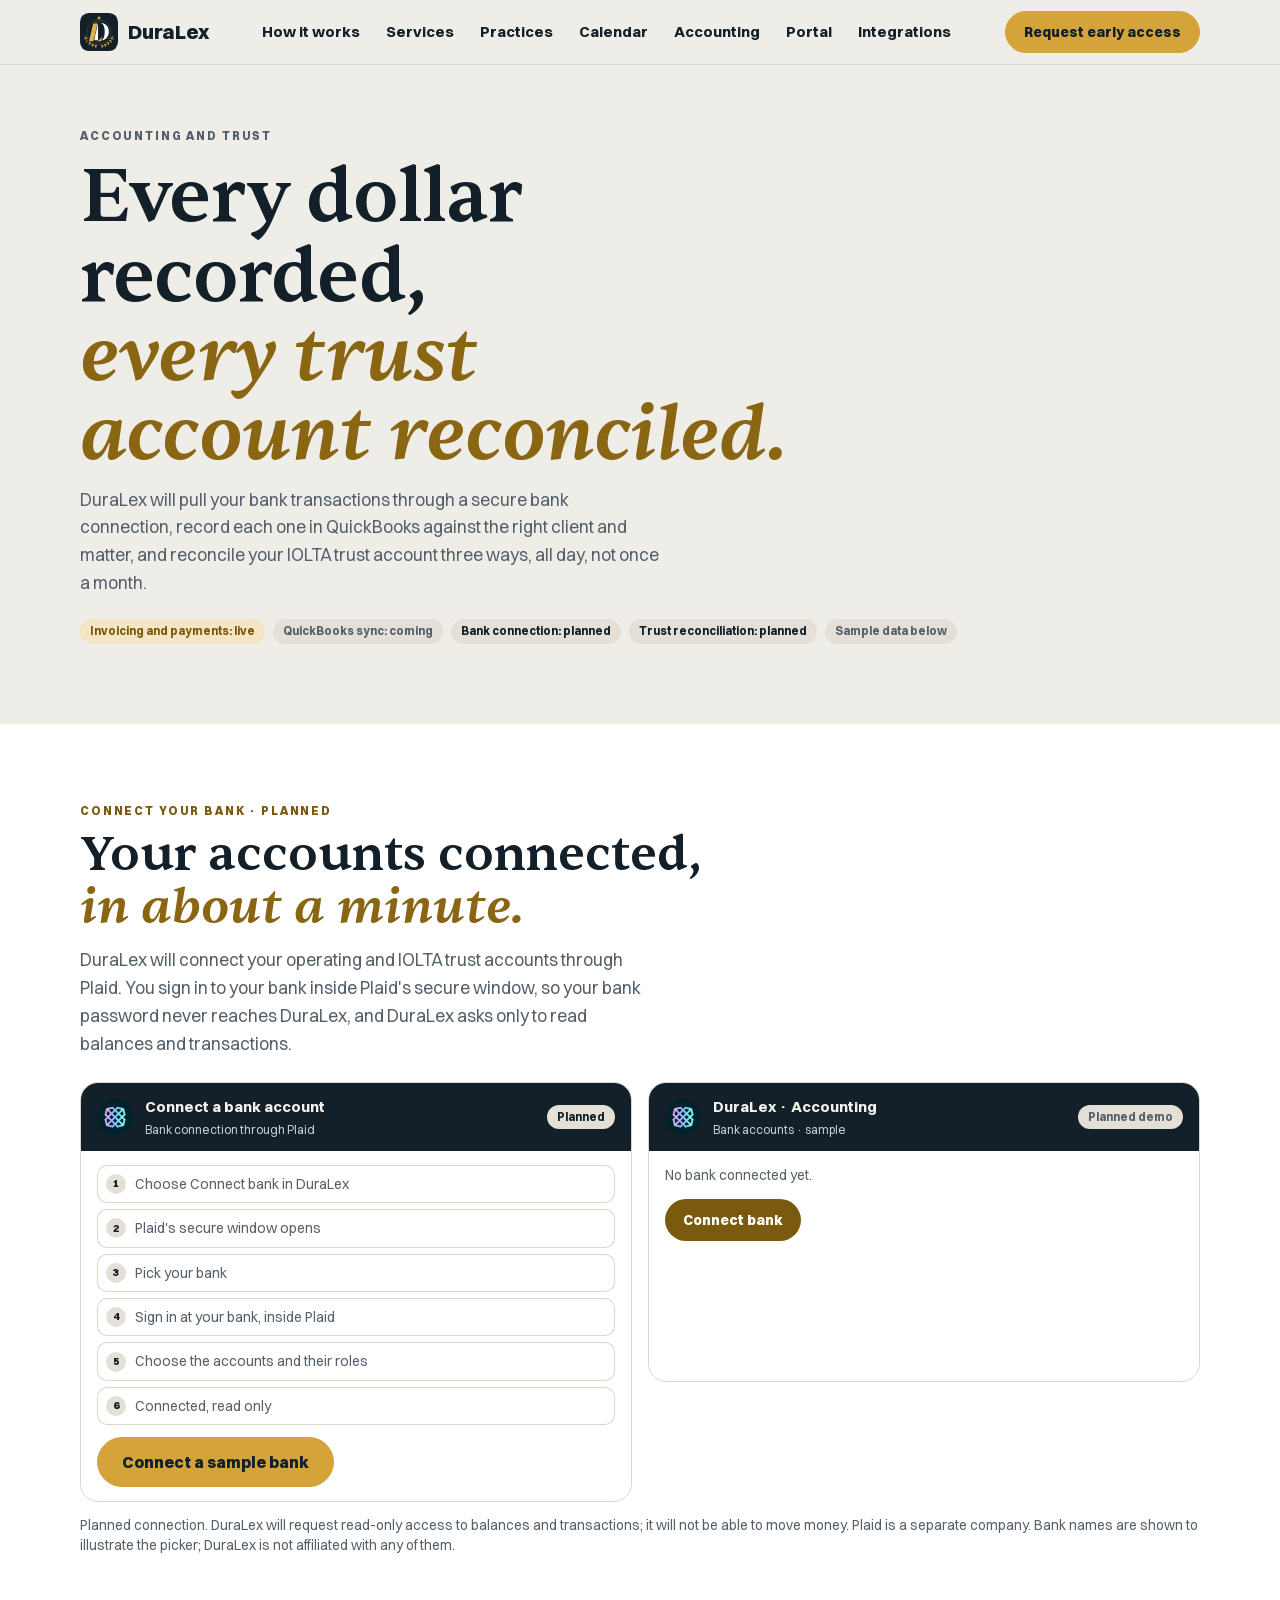
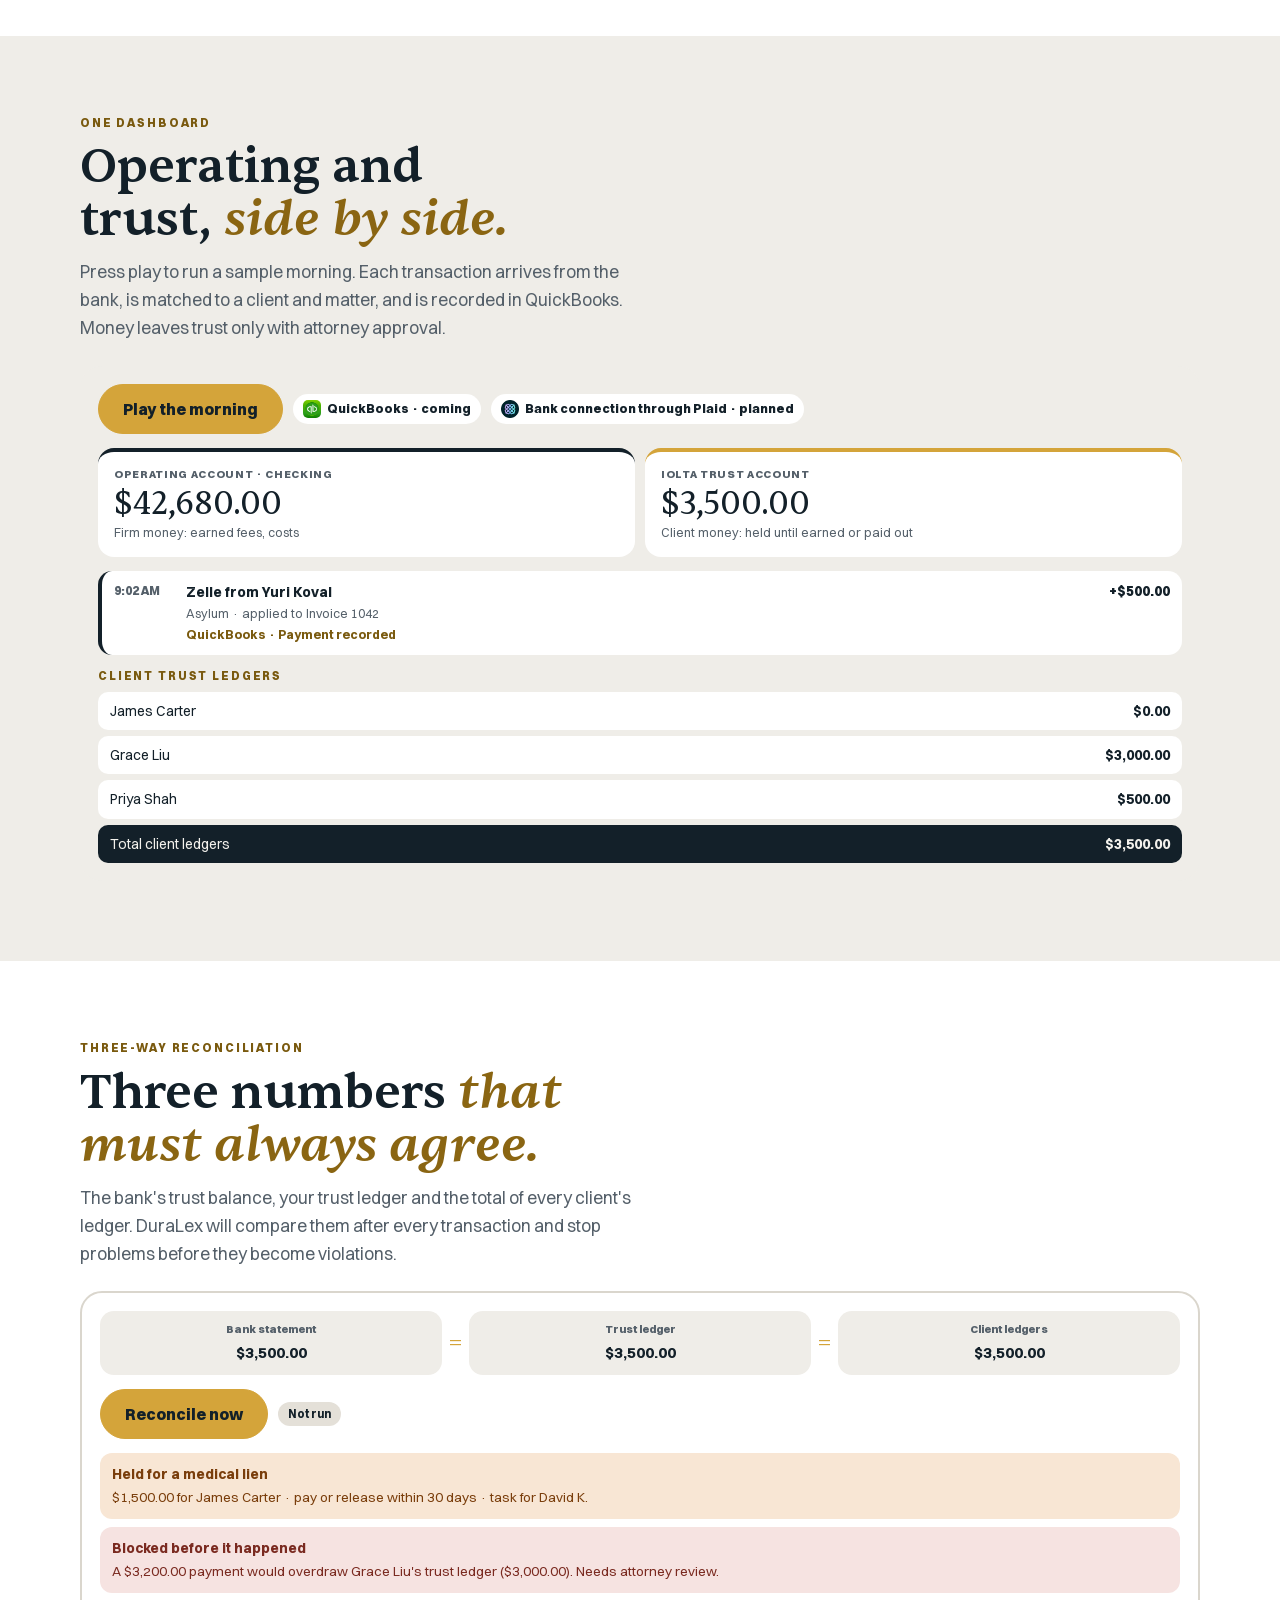
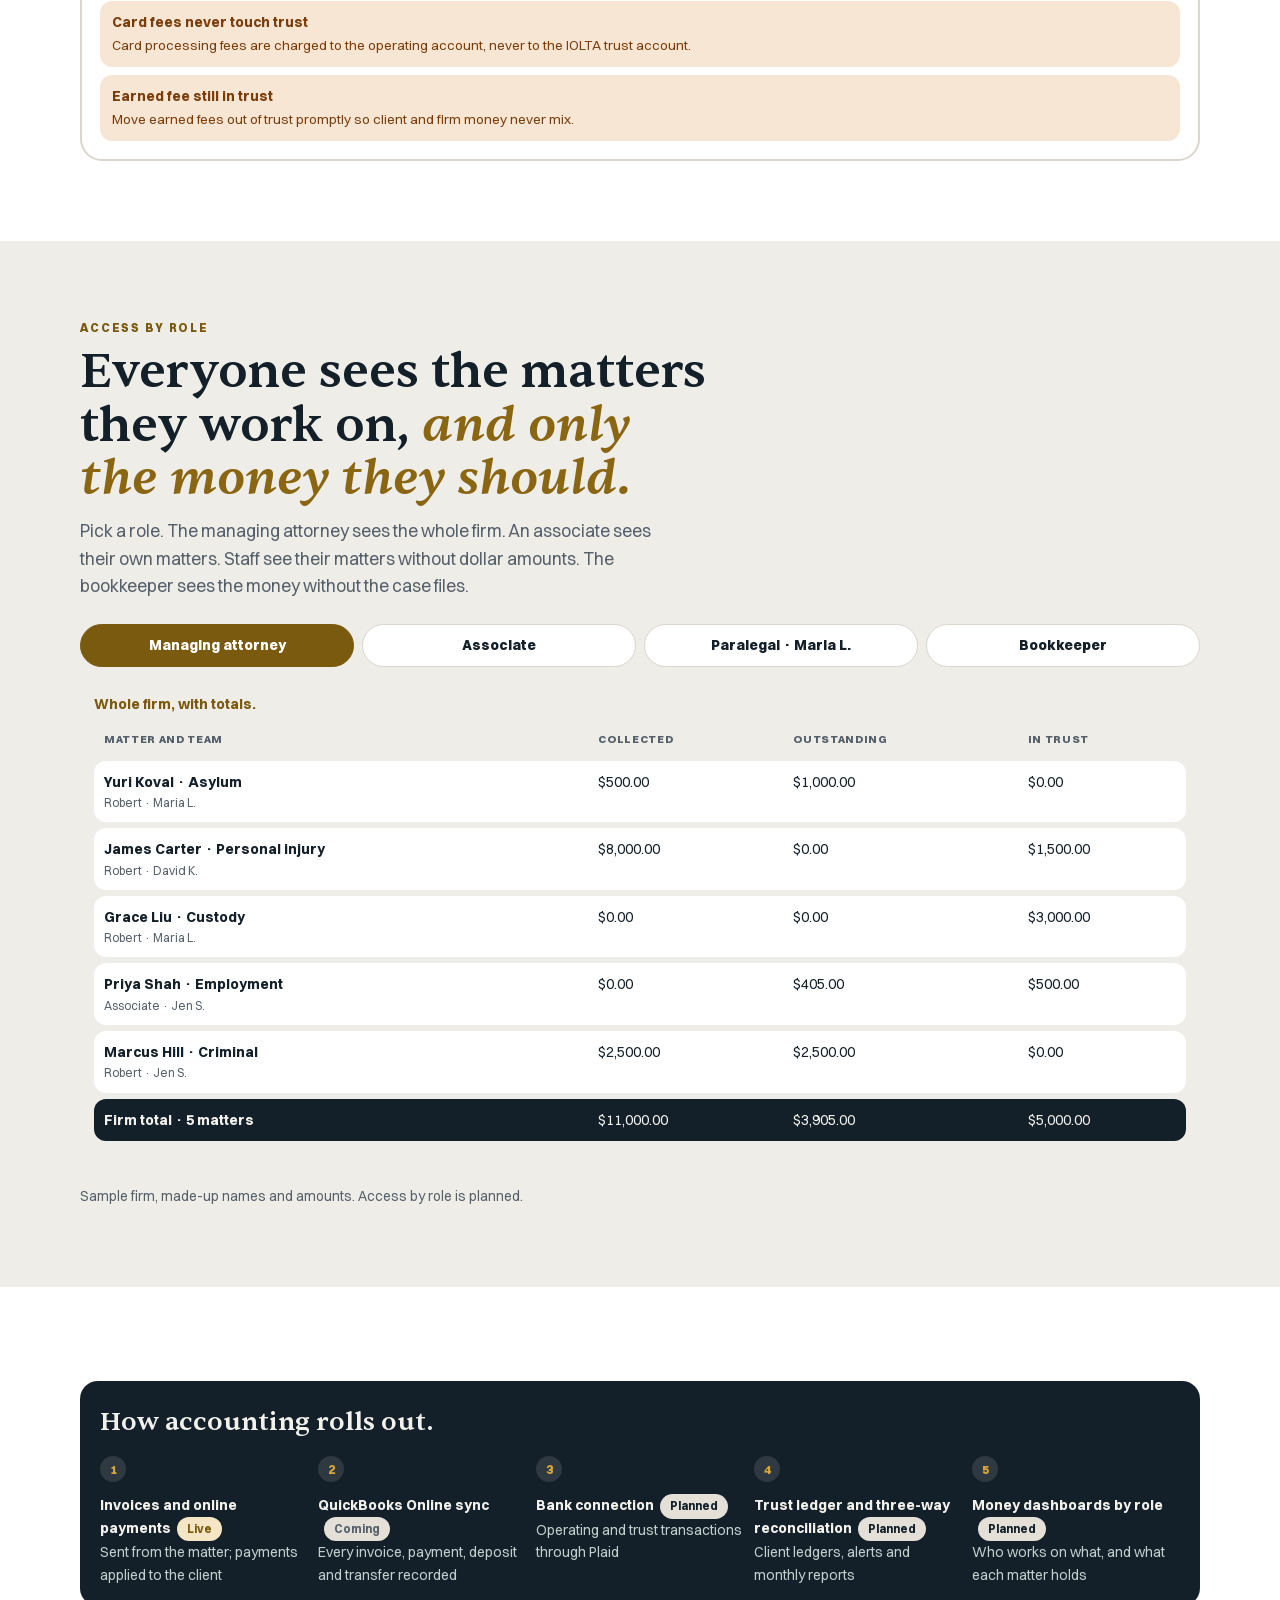
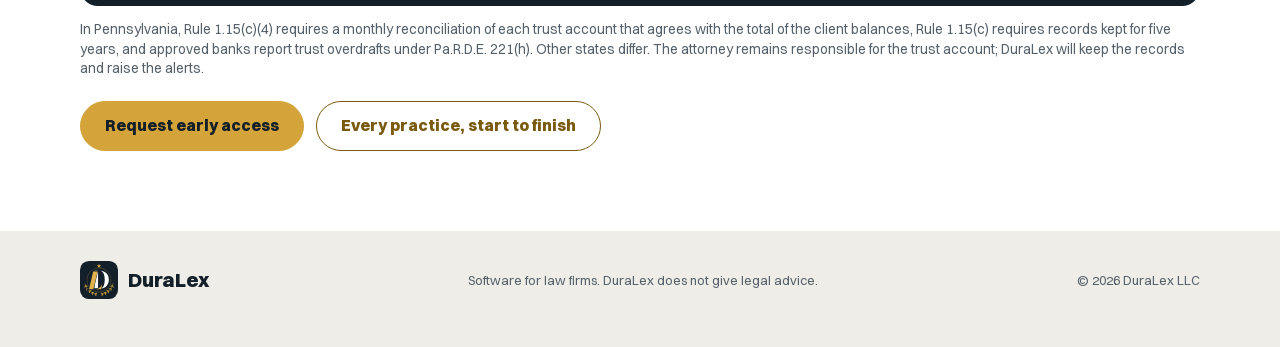
==== commit 67a41be2: "Gold palette, green dollar icon, icon depth and motion, portal page layout, Greek and a language men" ====
--- a/accounting/index.html
+++ b/accounting/index.html
@@ -5,9 +5,9 @@
 <meta name="viewport" content="width=device-width, initial-scale=1, viewport-fit=cover">
 <title>Accounting and trust · DuraLex</title>
 <meta name="description" content="Planned for DuraLex: bank transactions pulled in through a secure connection, every transaction recorded in QuickBooks, near real-time three-way IOLTA reconciliation, and money dashboards with access by role.">
-<meta name="theme-color" content="#0E5E5C">
+<meta name="theme-color" content="#132029">
 <meta name="referrer" content="strict-origin-when-cross-origin">
-<meta http-equiv="Content-Security-Policy" content="default-src 'self'; base-uri 'self'; object-src 'none'; form-action 'self'; connect-src 'self'; img-src 'self' data:; font-src 'self'; style-src 'self' 'unsafe-inline'; script-src 'self' 'sha256-qOhFsq0QMV2REqNwk5hGH5bZE9SkX6gt6yeyKdYPv+U=' 'sha256-727bS9LEXsd+EMawD1ZrQM4dsYA79352M6W0wIquFks='">
+<meta http-equiv="Content-Security-Policy" content="default-src 'self'; base-uri 'self'; object-src 'none'; form-action 'self'; connect-src 'self'; img-src 'self' data:; font-src 'self'; style-src 'self' 'unsafe-inline'; script-src 'self' 'sha256-qOhFsq0QMV2REqNwk5hGH5bZE9SkX6gt6yeyKdYPv+U=' 'sha256-7/2t0982/YbFuVNEQ2gChACZA30dqyu/bs1uIUb/w54='">
 <link rel="icon" type="image/svg+xml" href="/icons/duralex-mark.svg">
 <link rel="apple-touch-icon" href="/icons/apple-touch-icon.png">
 <link rel="stylesheet" href="/site.css">
@@ -57,7 +57,7 @@
         <div class="wbody" id="psBody"></div>
       </div>
     </div>
-    <p class="fine">Planned connection. DuraLex will request read-only access to balances and transactions; it will not be able to move money. Plaid is a separate company; bank names shown are samples.</p>
+    <p class="fine">Planned connection. DuraLex will request read-only access to balances and transactions; it will not be able to move money. Plaid is a separate company. Bank names are shown to illustrate the picker; DuraLex is not affiliated with any of them.</p>
   </div>
 </section>
 
@@ -115,7 +115,7 @@
         <li><span><b>Money dashboards by role</b><span class="chip">Planned</span><br>Who works on what, and what each matter holds</span></li>
       </ol>
     </div>
-    <p class="fine" id="rulesNote">In Pennsylvania, Rule 1.15(c)(4) requires a monthly reconciliation of each trust account that agrees with the total of the client balances, Rule 1.15(c) requires records kept for five years, and approved banks report trust overdrafts under Pa.R.D.E. 221(h). Other states differ. The attorney remains responsible for the trust account; DuraLex keeps the records and raises the alerts.</p>
+    <p class="fine" id="rulesNote">In Pennsylvania, Rule 1.15(c)(4) requires a monthly reconciliation of each trust account that agrees with the total of the client balances, Rule 1.15(c) requires records kept for five years, and approved banks report trust overdrafts under Pa.R.D.E. 221(h). Other states differ. The attorney remains responsible for the trust account; DuraLex will keep the records and raise the alerts.</p>
     <div class="ctas" style="margin-top:22px"><a class="btn solid" href="/#access">Request early access</a><a class="btn line" href="/practices/">Every practice, start to finish</a></div>
   </div>
 </section>
@@ -147,9 +147,9 @@
     lis.forEach(function(li,i){w._t.push(setTimeout(function(){step(i)},300+i*(opts.gap||1000)))});w._t.push(setTimeout(fin,300+lis.length*(opts.gap||1000)))}
   var PS=[
     ['DuraLex · Accounting','Bank accounts','<p class="wnote">No bank connected yet.</p><span class="fake-btn" aria-hidden="true">Connect bank</span>'],
-    ['Plaid','Secure bank connection','<p><b>DuraLex uses Plaid to connect your accounts.</b></p><ul class="pl"><li>You sign in at your bank inside this window. DuraLex never sees your bank password.</li><li>Read only: balances and transactions.</li><li>You can disconnect at any time.</li></ul>'],
-    ['Plaid','Select your bank','<div class="pbanks"><span class="pb sel">Community Bank · sample</span><span class="pb">National Bank · sample</span><span class="pb">Credit Union · sample</span></div>'],
-    ['Community Bank · sample','Sign in, through Plaid','<div class="pf"><span>User ID</span><b>••••••••</b></div><div class="pf"><span>Password</span><b>••••••••••</b></div><p class="wnote">Entered at your bank through Plaid. DuraLex never receives it.</p>'],
+    ['Plaid','Secure bank connection','<p><b>Planned connection through Plaid.</b></p><ul class="pl"><li>You sign in at your bank inside this window. DuraLex never sees your bank password.</li><li>Read only: balances and transactions.</li><li>You can disconnect at any time.</li></ul>'],
+    ['Plaid','Select your bank','<div class="pbanks"><span class="pb sel">PNC Bank</span><span class="pb">Chase</span><span class="pb">Bank of America</span><span class="pb">Wells Fargo</span><span class="pb">Citi</span><span class="pb">TD Bank</span><span class="pb">Truist</span><span class="pb">U.S. Bank</span><span class="pb">Capital One</span><span class="pb">Citizens</span><span class="pb">M&amp;T Bank</span><span class="pb">Santander</span><span class="pb">KeyBank</span><span class="pb">Fifth Third</span><span class="pb">Huntington</span><span class="pb">Navy Federal</span></div><p class="wnote">Plus a search across the other 12,000 institutions Plaid connects to, including local banks and credit unions.</p>'],
+    ['PNC Bank · sample','Sign in, through Plaid','<p class="wnote"><b>Illustrative sample, not a PNC sign-in.</b> Nothing here is typed or sent.</p><div class="pf"><span>User ID</span><b>••••••••</b></div><div class="pf"><span>Password</span><b>••••••••••</b></div><p class="wnote">Entered at your bank through Plaid. DuraLex never receives it.</p>'],
     ['Plaid','Choose accounts','<div class="pacct on"><b>Operating checking ••4821</b><span>Role: Operating</span></div><div class="pacct on"><b>IOLTA trust ••7730</b><span>Role: Trust (IOLTA)</span></div><div class="pacct"><b>Business savings ••1195</b><span>Not connected</span></div>'],
     ['DuraLex · Accounting','Demo complete','<p class="wok">Demo complete: 2 sample accounts would connect, read only</p><div class="pacct on"><b>Operating checking ••4821</b><span>Transactions would flow in</span></div><div class="pacct on"><b>IOLTA trust ••7730</b><span>Transactions would flow in and be reconciled after each one</span></div><a class="smp-more" href="#dashboard">See the transactions arrive ↓</a>']
   ];
--- a/site.css
+++ b/site.css
@@ -6,7 +6,7 @@
 @font-face{font-family:"Switzer";src:url(/assets/fonts/Switzer-VariableItalic.woff2) format("woff2");font-weight:100 900;font-style:italic;font-display:swap}
 @font-face{font-family:"Source Sans 3";src:url(/assets/fonts/SourceSans3-Variable.woff2) format("woff2");font-weight:200 900;font-style:normal;font-display:swap}
 @font-face{font-family:"Source Sans 3";src:url(/assets/fonts/SourceSans3-VariableItalic.woff2) format("woff2");font-weight:200 900;font-style:italic;font-display:swap}
-:root{--paper:#EFEDE8;--white:#fff;--beige:#E4E0D8;--navy:#132029;--muted:#55606A;--rule:#DAD6CD;--teal:#0E5E5C;--teal2:#2B706E;--tsoft:#DCE8E5;--gold:#D4A43A;--gsoft:#F4E6C4;--gink:#6B4E0E;--ondark:#F3F1EC;--ondm:#C3CFCD;
+:root{--paper:#EFEDE8;--white:#fff;--beige:#E4E0D8;--navy:#132029;--muted:#55606A;--rule:#DAD6CD;--teal:#7A5A0F;--teal2:#8A6512;--tsoft:#F4E6C4;--gold:#D4A43A;--gsoft:#F4E6C4;--gink:#6B4E0E;--ondark:#F3F1EC;--ondm:#C3CFCD;
 --display:"Sentient",Georgia,"Times New Roman",serif;--body:"Switzer","Avenir Next",Avenir,"Segoe UI",system-ui,sans-serif;--gov:"Source Sans 3","Helvetica Neue",Arial,sans-serif;--mono:"Courier New",Courier,monospace;--ease:cubic-bezier(.16,1,.3,1)}
 *{box-sizing:border-box}
 html{scroll-behavior:smooth;scroll-padding-top:72px}
@@ -30,7 +30,7 @@
 .btn.line{color:var(--teal)}
 .chip{display:inline-flex;align-items:center;font-size:11.5px;font-weight:700;border-radius:999px;padding:3px 10px;background:var(--beige);color:var(--navy);white-space:nowrap}
 .chip.ok{background:var(--tsoft);color:var(--teal)}.chip.soon{background:var(--gsoft);color:var(--gink)}
-.navy{background:var(--navy);color:var(--ondark)}.navy .sub{color:var(--ondm)}.navy .eyebrow{color:var(--gold)}.navy .h2 em{color:#8FCBC3}
+.navy{background:var(--navy);color:var(--ondark)}.navy .sub{color:var(--ondm)}.navy .eyebrow{color:var(--gold)}.navy .h2 em{color:#E5C066}
 .white{background:#fff}
 .js .reveal{opacity:0;transform:translateY(18px);transition:opacity .7s var(--ease),transform .8s var(--ease);transition-delay:var(--d,0s)}
 .js .reveal.in{opacity:1;transform:none}
@@ -597,3 +597,40 @@
 .menubtn svg{transition:transform .3s var(--ease)}.menubtn:hover svg{transform:scale(1.08)}
 @media(prefers-reduced-motion:reduce){.lu *{stroke-dashoffset:0!important;transition:none!important}.cpd-sim #cpd .cpd-tabs [role=tab][aria-selected=true] svg{animation:none}}
 .cpd-sim #cpd .cpd-rc li{grid-template-columns:minmax(0,1fr) auto}.cpd-sim #cpd .cpd-rc b{overflow-wrap:anywhere;hyphens:auto}
+
+/* v31: gold palette. The --teal tokens now carry the dark gold used for text, links and borders; --gold is the bright action color. */
+.btn.solid{background:var(--gold);color:var(--navy);border-color:var(--gold)}
+.btn.solid:hover{background:#DDB04C;border-color:#DDB04C}
+.end .btn.w1{background:var(--gold);color:var(--navy);border-color:var(--gold)}
+.chip.soon{background:var(--beige);color:var(--muted)}
+.al-w{background:#F8E6D4;color:#7A3E0C}
+:focus-visible{outline-color:var(--navy)}
+.navy :focus-visible,.drawer :focus-visible,.end :focus-visible{outline-color:var(--gold)}
+.cpd-sim #cpd .cpd-steps li.done{background:var(--beige);color:var(--navy)}
+.cpd-sim #cpd .cpd-tabs button[aria-selected="true"]{background:var(--tsoft);color:var(--teal)}
+/* v31: icons with depth. A bright-gold offset under the dark-gold stroke reads as a raised print; the tile tilts toward the pointer. */
+.w .wi{transform-style:preserve-3d;transition:transform .45s var(--ease),background .3s,box-shadow .45s var(--ease)}
+.w .wi svg{filter:drop-shadow(1.5px 1.5px 0 var(--gold));transition:transform .45s var(--ease),filter .45s var(--ease)}
+.w:hover .wi{transform:perspective(320px) translateY(-4px) rotateX(10deg) rotateY(-12deg);box-shadow:0 10px 18px -10px rgba(122,90,15,.55)}
+.w:hover .wi svg{transform:translateZ(14px) scale(1.06);filter:drop-shadow(2.5px 3px 0 var(--gold))}
+.cpd-sim #cpd .cpd-tabs [role=tab] svg{transition:transform .3s var(--ease),filter .3s}
+.cpd-sim #cpd .cpd-tabs [role=tab]:hover svg{transform:translateY(-2px) scale(1.08)}
+.cpd-sim #cpd .cpd-tabs [role=tab][aria-selected=true] svg{filter:drop-shadow(1px 1.5px 0 var(--gold))}
+.menubtn:hover{border-color:var(--gold)}
+@media(prefers-reduced-motion:reduce){.w:hover .wi,.w:hover .wi svg,.cpd-sim #cpd .cpd-tabs [role=tab]:hover svg{transform:none}}
+.w .wi.money{background:#DDF0E3;color:#1B7A3E}.w .wi.money svg{filter:drop-shadow(1.5px 1.5px 0 #8BD3A3)}.w:hover .wi.money svg{filter:drop-shadow(2.5px 3px 0 #8BD3A3)}.w:hover .wi.money{box-shadow:0 10px 18px -10px rgba(27,122,62,.5)}
+.cpd-sim .cpd-ctrls .cpd-head{margin:0 0 6px}.cpd-sim .cpd-ctrls .cpd-head .sub{margin-bottom:0}
+/* v32: language menu on the portal demo page */
+.cpd-sim .cpd-langgrp{grid-template-columns:minmax(0,1fr)}
+.cpd-sim .cpd-langmenu{position:relative;min-width:0}
+.cpd-sim .cpd-langsum{list-style:none;display:flex;align-items:center;gap:10px;min-height:48px;border:1.5px solid rgba(243,241,236,.3);border-radius:14px;padding:10px 14px;color:var(--ondark);font-weight:700;font-size:15px;cursor:pointer;user-select:none}
+.cpd-sim .cpd-langsum::-webkit-details-marker{display:none}
+.cpd-sim .cpd-langsum:hover{border-color:var(--gold)}
+.cpd-sim .cpd-langsum .cpd-langcur{flex:1 1 auto;min-width:0}
+.cpd-sim .cpd-langsum .cpd-chev{transition:transform .3s var(--ease)}
+.cpd-sim .cpd-langmenu[open] .cpd-langsum{border-color:var(--gold);border-bottom-left-radius:0;border-bottom-right-radius:0}
+.cpd-sim .cpd-langmenu[open] .cpd-chev{transform:rotate(180deg)}
+.cpd-sim .cpd-langlist{display:grid;grid-template-columns:repeat(auto-fit,minmax(min(100%,150px),1fr));gap:6px;padding:8px;border:1.5px solid var(--gold);border-top:0;border-radius:0 0 14px 14px;background:rgba(243,241,236,.05)}
+.cpd-sim .cpd-langlist .cpd-lang{min-height:44px;border-radius:10px}
+.cpd-sim .cpd-langsum:focus-visible{outline:3px solid var(--gold);outline-offset:2px}
+.cpd-sim .cpd-langmenu{grid-column:1/-1;width:100%}.cpd-sim .cpd-langlist{grid-column:1/-1}
--- a/accounting/accounting.css
+++ b/accounting/accounting.css
@@ -64,3 +64,7 @@
 .smp-more{display:inline-block;margin-top:4px;font-weight:800;font-size:14px;text-decoration:none}
 @media(min-width:960px){#wPlaidScreen{position:sticky;top:88px;align-self:start}}
 .fake-btn{display:inline-block;justify-self:start;background:var(--teal);color:#fff;font-weight:800;border-radius:999px;padding:10px 18px;font-size:14px}
+
+/* v31 gold */
+.al-w{background:#F8E6D4;color:#7A3E0C}
+.pbanks{grid-template-columns:minmax(0,1fr)}@media(min-width:420px){.pbanks{grid-template-columns:repeat(2,minmax(0,1fr))}}.pb{font-size:13px;padding:8px 10px;overflow-wrap:anywhere}
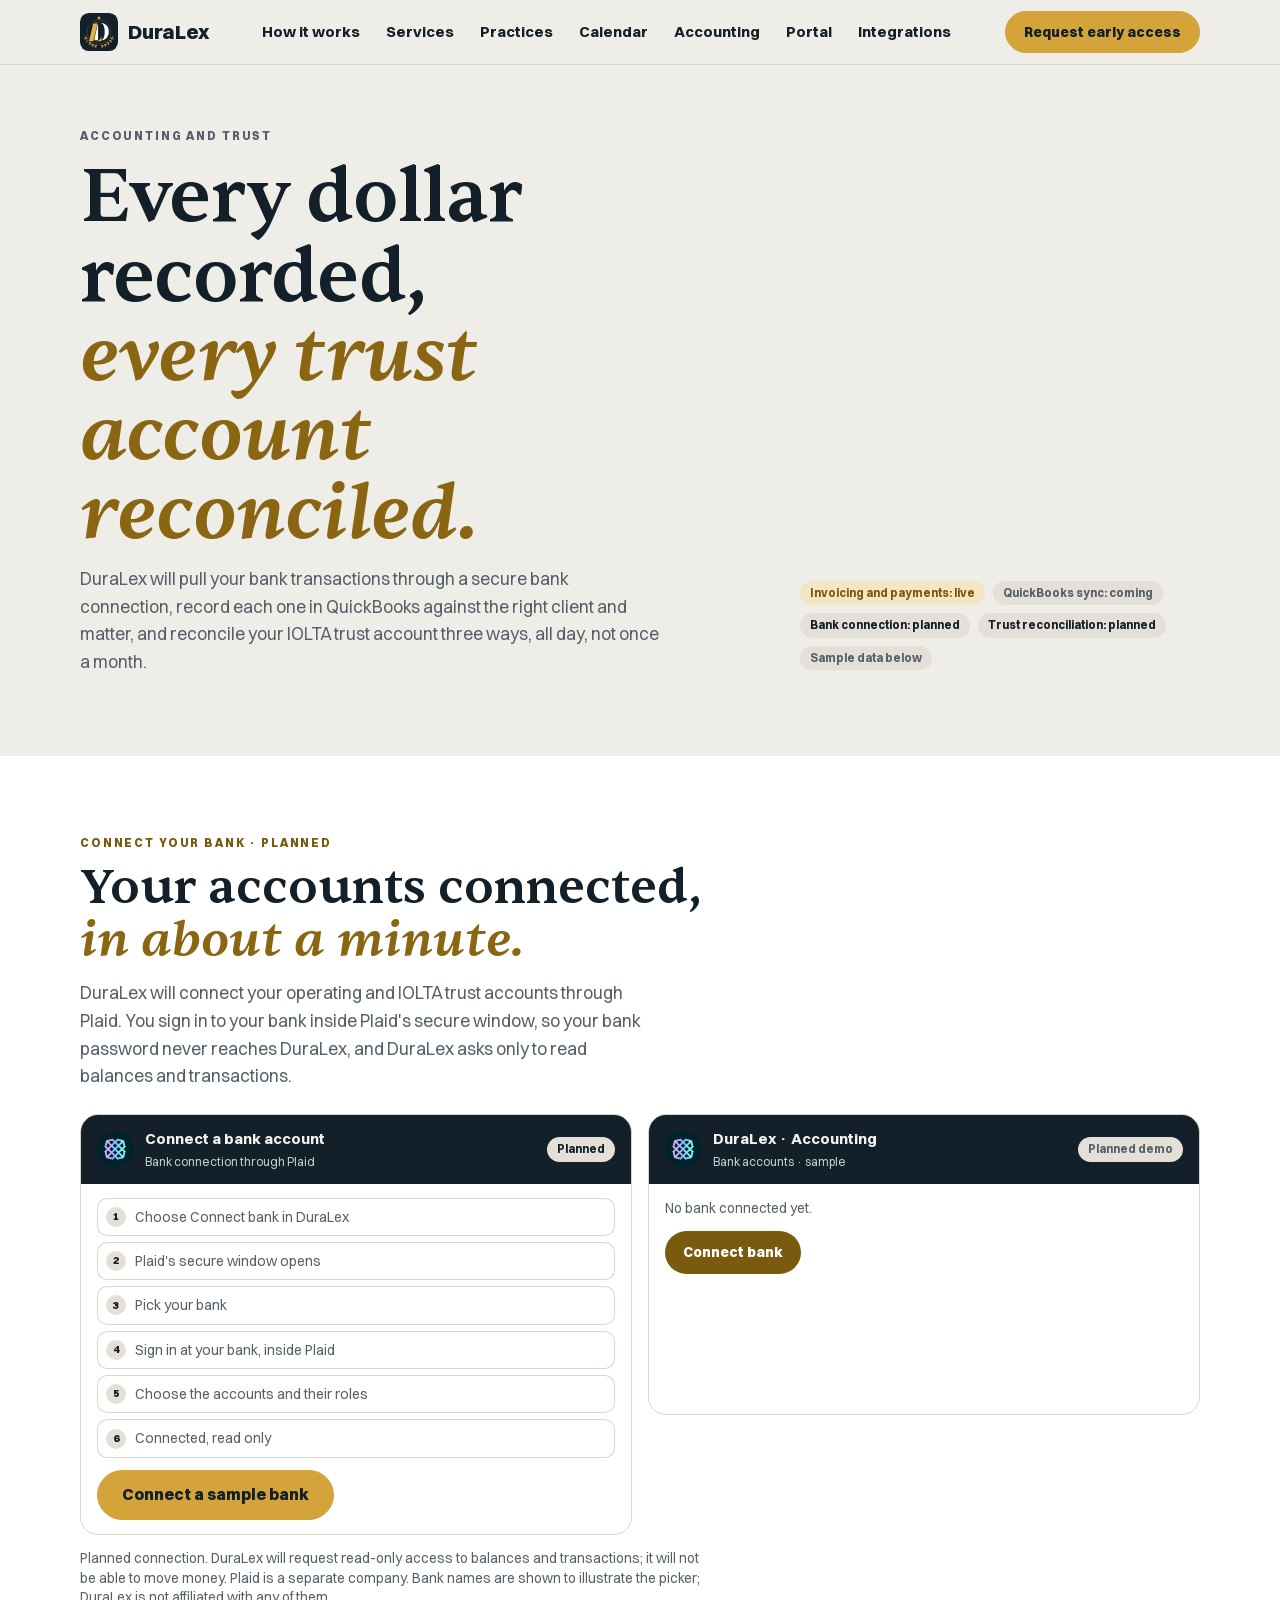
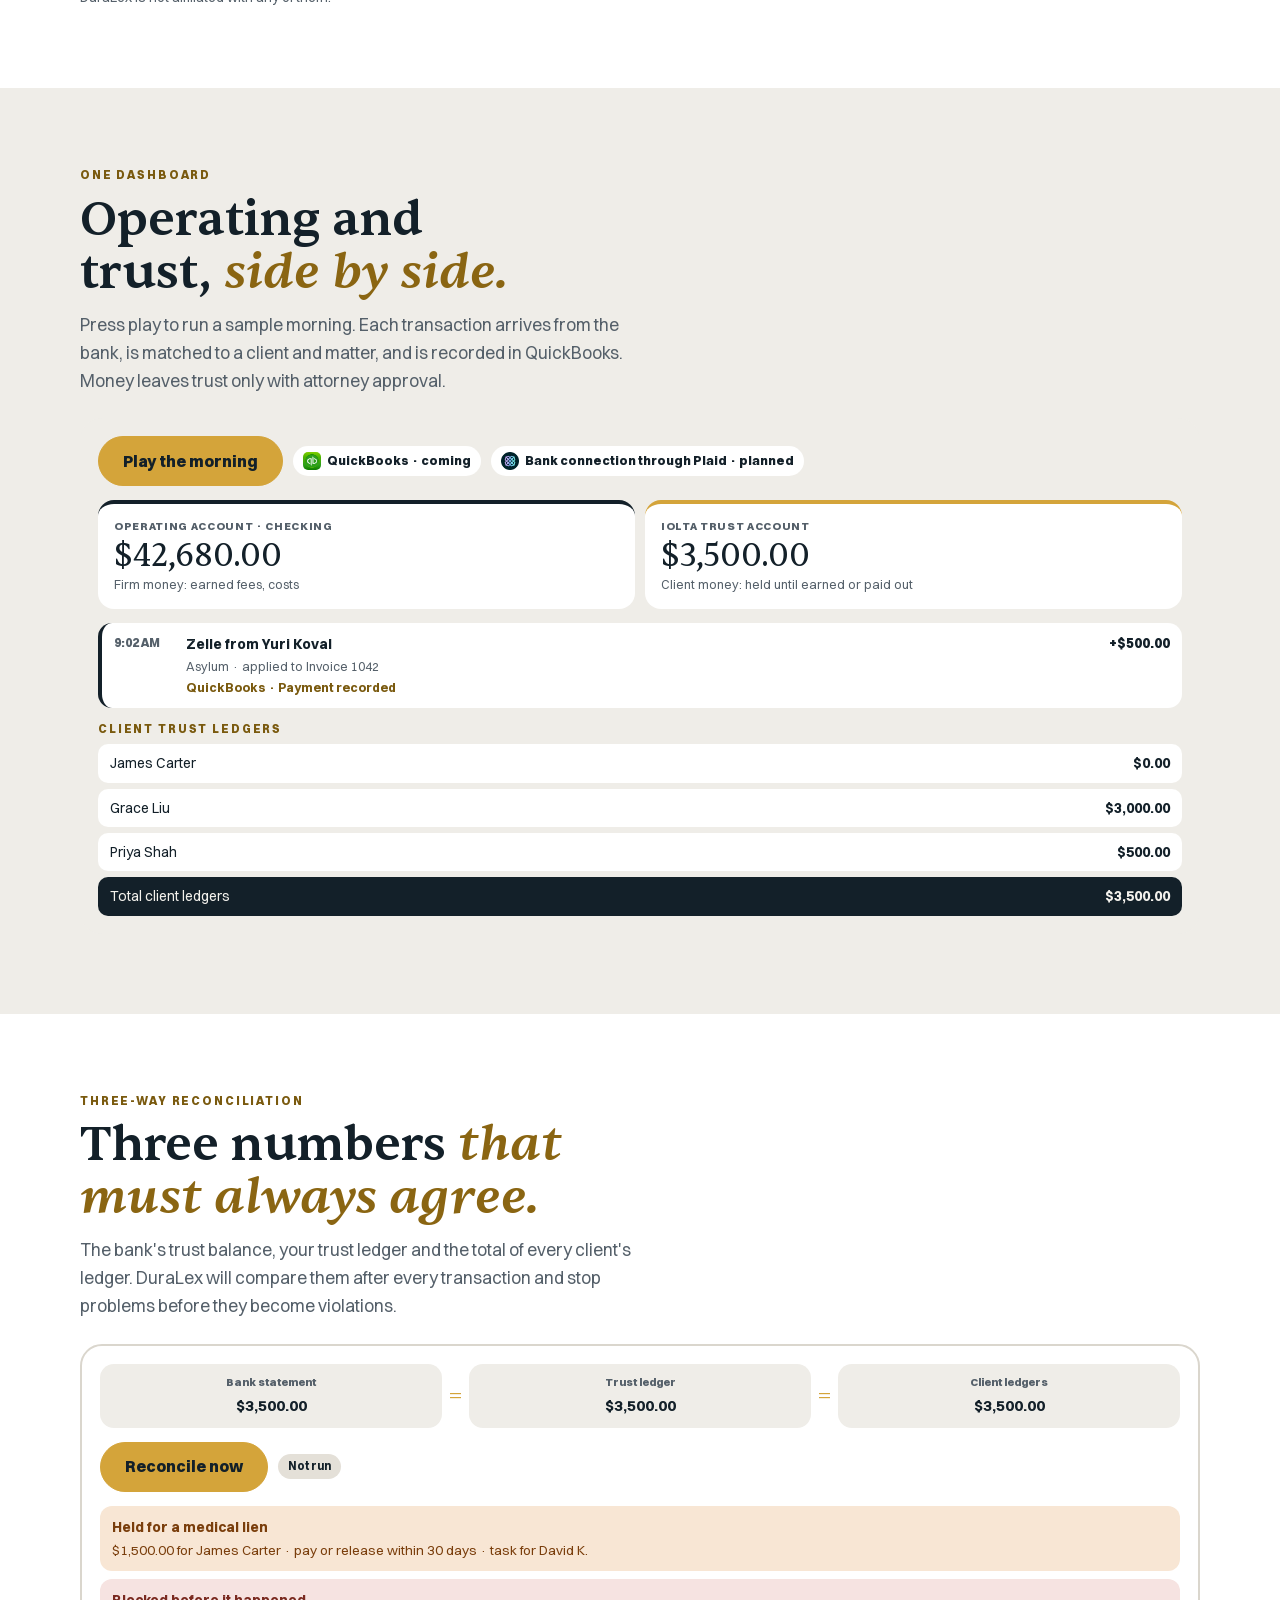
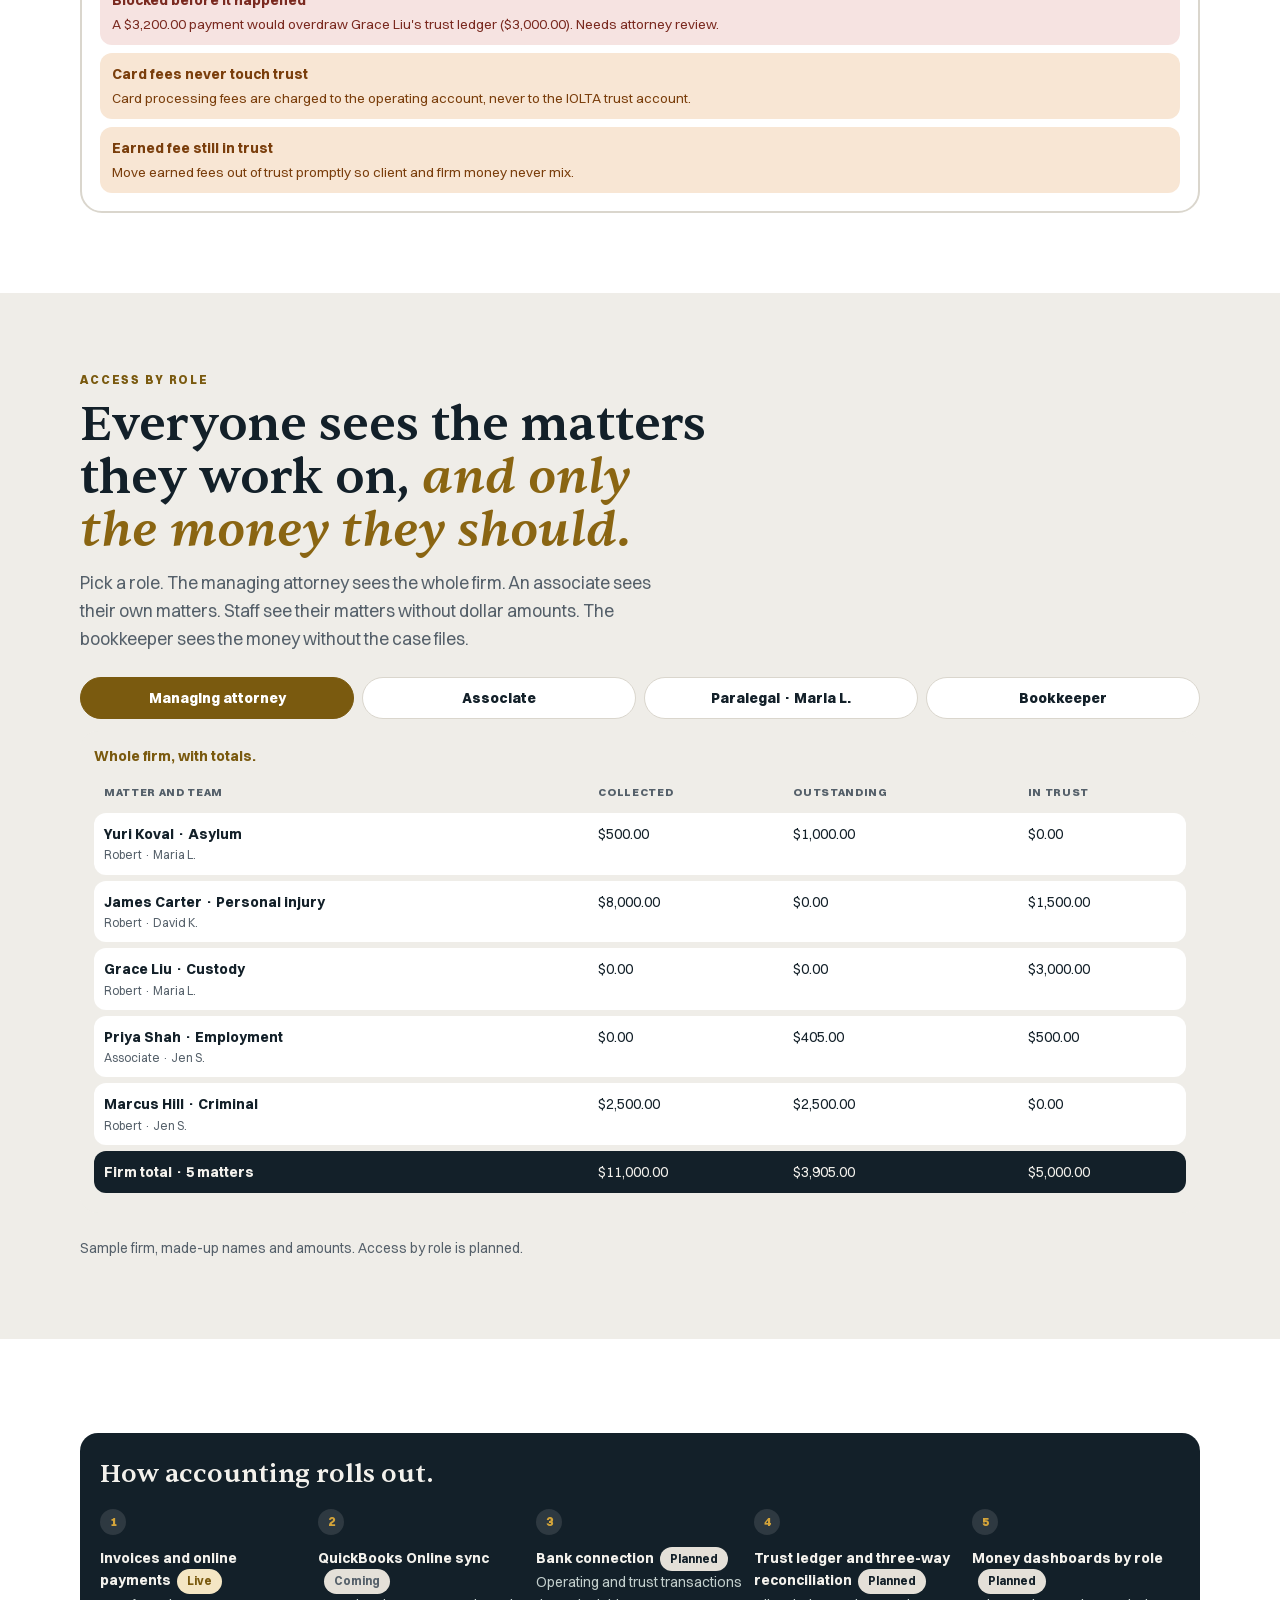
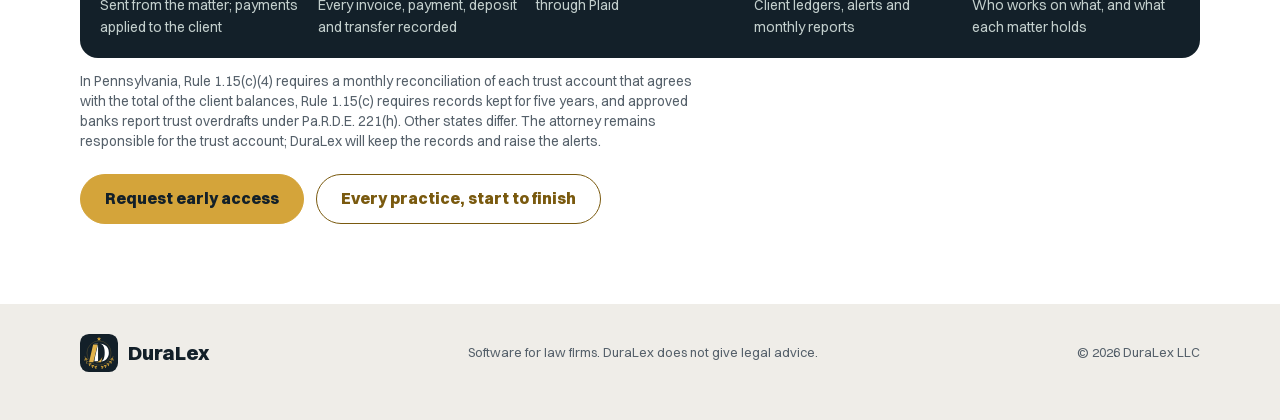
==== commit a0b3ef45: "SEO baseline: canonical links, Open Graph and Twitter cards with a brand preview image, Organization" ====
--- a/accounting/index.html
+++ b/accounting/index.html
@@ -4,7 +4,23 @@
 <meta charset="utf-8">
 <meta name="viewport" content="width=device-width, initial-scale=1, viewport-fit=cover">
 <title>Accounting and trust · DuraLex</title>
-<meta name="description" content="Planned for DuraLex: bank transactions pulled in through a secure connection, every transaction recorded in QuickBooks, near real-time three-way IOLTA reconciliation, and money dashboards with access by role.">
+<meta name="description" content="Planned for DuraLex: bank transactions through a secure connection, every transaction in QuickBooks, three-way IOLTA reconciliation and dashboards by role.">
+<link rel="canonical" href="https://duralex.law/accounting/">
+<meta property="og:type" content="website">
+<meta property="og:site_name" content="DuraLex">
+<meta property="og:url" content="https://duralex.law/accounting/">
+<meta property="og:title" content="Accounting and trust · DuraLex">
+<meta property="og:description" content="Planned for DuraLex: bank transactions through a secure connection, every transaction in QuickBooks, three-way IOLTA reconciliation and dashboards by role.">
+<meta property="og:image" content="https://duralex.law/assets/og.jpg">
+<meta property="og:image:width" content="1200">
+<meta property="og:image:height" content="630">
+<meta property="og:image:alt" content="DuraLex: You practice law. DuraLex runs the practice.">
+<meta name="twitter:card" content="summary_large_image">
+<meta name="twitter:title" content="Accounting and trust · DuraLex">
+<meta name="twitter:description" content="Planned for DuraLex: bank transactions through a secure connection, every transaction in QuickBooks, three-way IOLTA reconciliation and dashboards by role.">
+<meta name="twitter:image" content="https://duralex.law/assets/og.jpg">
+<meta name="twitter:image:alt" content="DuraLex: You practice law. DuraLex runs the practice.">
+<script type="application/ld+json">{"@context":"https://schema.org","@type":"WebPage","@id":"https://duralex.law/accounting/#page","url":"https://duralex.law/accounting/","name":"Accounting and trust \u00b7 DuraLex","description":"Planned for DuraLex: bank transactions through a secure connection, every transaction in QuickBooks, three-way IOLTA reconciliation and dashboards by role.","isPartOf":{"@id":"https://duralex.law/#site"},"about":{"@id":"https://duralex.law/#org"},"inLanguage":"en","breadcrumb":{"@type":"BreadcrumbList","itemListElement":[{"@type":"ListItem","position":1,"name":"DuraLex","item":"https://duralex.law/"},{"@type":"ListItem","position":2,"name":"Accounting and trust","item":"https://duralex.law/accounting/"}]}}</script>
 <meta name="theme-color" content="#132029">
 <meta name="referrer" content="strict-origin-when-cross-origin">
 <meta http-equiv="Content-Security-Policy" content="default-src 'self'; base-uri 'self'; object-src 'none'; form-action 'self'; connect-src 'self'; img-src 'self' data:; font-src 'self'; style-src 'self' 'unsafe-inline'; script-src 'self' 'sha256-qOhFsq0QMV2REqNwk5hGH5bZE9SkX6gt6yeyKdYPv+U=' 'sha256-7/2t0982/YbFuVNEQ2gChACZA30dqyu/bs1uIUb/w54='">
--- a/site.css
+++ b/site.css
@@ -191,7 +191,7 @@
 .irow .t{display:flex;justify-content:space-between;align-items:center;gap:10px;flex-wrap:wrap}
 .irow h3{font-size:14px;font-weight:800}
 .icons{display:flex;flex-wrap:wrap;gap:12px}
-.icons a{display:flex;flex-direction:column;align-items:center;gap:5px;width:64px;text-decoration:none;color:var(--muted);font-size:10.5px;font-weight:700;text-align:center;line-height:1.2}
+.icons a{display:flex;flex-direction:column;align-items:center;gap:5px;width:64px;text-decoration:none;color:var(--muted);font-size:11px;font-weight:700;text-align:center;line-height:1.2}
 .icons img{width:48px;height:48px;border-radius:12px;box-shadow:0 1px 3px rgba(19,32,41,.18);transition:transform .3s var(--ease)}
 .icons a:hover img{transform:translateY(-3px)}
 @media(min-width:960px){.igrid{grid-template-columns:repeat(2,minmax(0,1fr))}}
@@ -374,7 +374,7 @@
 .cpd-tabs button{text-align:left;border:0;background:transparent;color:var(--navy);font:inherit;font-weight:800;font-size:14px;border-radius:10px;padding:10px 12px;cursor:pointer;min-height:44px}
 .cpd-tabs button[aria-selected="true"]{background:var(--teal);color:#fff}
 .cpd-panel{padding:16px;display:grid;gap:10px;align-content:start;min-width:0}
-.cpd-panel h4{font-size:12px;font-weight:800;letter-spacing:.1em;text-transform:uppercase;color:var(--teal);margin-top:6px}
+.cpd-panel h4,.cpd-panel h3{font-size:12px;font-weight:800;letter-spacing:.1em;text-transform:uppercase;color:var(--teal);margin-top:6px}
 .cpd-ids{display:grid;grid-template-columns:repeat(auto-fit,minmax(170px,1fr));gap:8px}.cpd-ids div{background:var(--paper);border-radius:12px;padding:10px 12px;display:grid}.cpd-ids small{font-size:11.5px;color:var(--muted);font-weight:800}.cpd-ids b{font-size:14px}
 .cpd-stage{font-weight:800}
 .cpd-steps{list-style:none;margin:0;padding:0;display:grid;grid-template-columns:repeat(auto-fit,minmax(110px,1fr));gap:6px}.cpd-steps li{font-size:12.5px;font-weight:800;border-radius:10px;padding:8px;background:var(--beige);color:var(--muted);text-align:center}.cpd-steps li.done{background:var(--tsoft);color:var(--teal)}.cpd-steps li.cur{background:var(--gsoft);color:var(--gink);box-shadow:inset 0 0 0 2px var(--gold)}
@@ -457,7 +457,7 @@
 /* v26: AI file check (AI marker option D: soft violet, flat) */
 .cpd-ai{background:#ECE9F7;border-left:3px solid #534AB7;border-radius:0 12px 12px 0;padding:12px 14px;display:grid;gap:10px;color:#26215C}
 .cpd-ai-hd{display:flex;flex-wrap:wrap;align-items:center;gap:6px 10px}
-.cpd-ai-hd h4{margin:0;color:#26215C}
+.cpd-ai-hd h4,.cpd-ai-hd h3{margin:0;color:#26215C}
 .cpd-ai-chip{background:#534AB7;color:#fff;border-radius:999px;padding:2px 10px;font-size:11.5px;font-weight:800}
 .cpd-ai-hd small{font-size:12px;color:#4A4378;margin-left:auto}
 .cpd-ai-stats{display:grid;grid-template-columns:repeat(auto-fit,minmax(min(100%,84px),1fr));gap:8px}
@@ -634,3 +634,105 @@
 .cpd-sim .cpd-langlist .cpd-lang{min-height:44px;border-radius:10px}
 .cpd-sim .cpd-langsum:focus-visible{outline:3px solid var(--gold);outline-offset:2px}
 .cpd-sim .cpd-langmenu{grid-column:1/-1;width:100%}.cpd-sim .cpd-langlist{grid-column:1/-1}
+
+/* v33: icons that move once when they appear, again on hover, tap or selection. Short, single runs; nothing loops. */
+.lu .bill rect{fill:#DDF0E3}.lu .bill{transform-box:fill-box;transform-origin:center}
+@keyframes billFan1{0%,100%{transform:none}45%{transform:translate(-2.5px,-2px) rotate(-14deg)}}
+@keyframes billFan2{0%,100%{transform:none}45%{transform:translate(2.5px,-1px) rotate(11deg)}}
+@keyframes billFlip{0%{transform:perspective(120px) rotateY(0)}100%{transform:perspective(120px) rotateY(360deg)}}
+@keyframes billFan1h{0%,100%{transform:none}45%{transform:translate(-2.5px,-2px) rotate(-14deg)}}
+@keyframes billFan2h{0%,100%{transform:none}45%{transform:translate(2.5px,-1px) rotate(11deg)}}
+@keyframes billFliph{0%{transform:perspective(120px) rotateY(0)}100%{transform:perspective(120px) rotateY(360deg)}}
+.w.reveal.in .bills .b3{animation:billFan1 .9s .35s var(--ease) 1}.w.reveal.in .bills .b2{animation:billFan2 .9s .4s var(--ease) 1}.w.reveal.in .bills .b1{animation:billFlip .9s .45s var(--ease) 1}
+.w:hover .bills .b3,.w:focus-within .bills .b3{animation:billFan1h .8s var(--ease) 1}.w:hover .bills .b2,.w:focus-within .bills .b2{animation:billFan2h .8s var(--ease) 1}.w:hover .bills .b1,.w:focus-within .bills .b1{animation:billFliph .8s var(--ease) 1}
+.lu.shield,.lu.assign,.lu.cal{transform-box:fill-box;transform-origin:center}
+@keyframes shieldPulse{0%,100%{transform:scale(1)}40%{transform:scale(1.14)}}@keyframes shieldPulseh{0%,100%{transform:scale(1)}40%{transform:scale(1.14)}}
+@keyframes nod{0%,100%{transform:rotate(0)}30%{transform:rotate(-8deg)}70%{transform:rotate(7deg)}}@keyframes nodh{0%,100%{transform:rotate(0)}30%{transform:rotate(-8deg)}70%{transform:rotate(7deg)}}
+@keyframes pageFlip{0%{transform:perspective(160px) rotateX(0)}50%{transform:perspective(160px) rotateX(-80deg)}100%{transform:perspective(160px) rotateX(0)}}@keyframes pageFliph{0%{transform:perspective(160px) rotateX(0)}50%{transform:perspective(160px) rotateX(-80deg)}100%{transform:perspective(160px) rotateX(0)}}
+.w.reveal.in .lu.shield{animation:shieldPulse .8s .3s var(--ease) 1}.w:hover .lu.shield,.w:focus-within .lu.shield{animation:shieldPulseh .7s var(--ease) 1}
+.w.reveal.in .lu.assign{animation:nod .9s .3s var(--ease) 1}.w:hover .lu.assign,.w:focus-within .lu.assign{animation:nodh .8s var(--ease) 1}
+.w.reveal.in .lu.cal{animation:pageFlip .9s .3s var(--ease) 1}.w:hover .lu.cal,.w:focus-within .lu.cal{animation:pageFliph .8s var(--ease) 1}
+/* portal tab icons: each moves in its own way when chosen */
+.cpd-sim #cpd .cpd-tabs [role=tab] svg{transform-box:fill-box;transform-origin:center}
+@keyframes tabLift{0%,100%{transform:translateY(0)}35%{transform:translateY(-4px)}70%{transform:translateY(1px)}}
+@keyframes bellRing{0%,100%{transform:rotate(0)}20%{transform:rotate(14deg)}40%{transform:rotate(-12deg)}60%{transform:rotate(8deg)}80%{transform:rotate(-5deg)}}
+@keyframes tabFlip{0%{transform:perspective(160px) rotateX(0)}50%{transform:perspective(160px) rotateX(-75deg)}100%{transform:perspective(160px) rotateX(0)}}
+@keyframes penWrite{0%,100%{transform:translate(0,0)}25%{transform:translate(-2px,2px)}50%{transform:translate(1px,-1px)}75%{transform:translate(-1px,1px)}}
+@keyframes folderOpen{0%,100%{transform:scale(1)}40%{transform:scale(1.18) translateY(-1px)}}
+@keyframes bubbleBob{0%,100%{transform:scale(1)}30%{transform:scale(1.15) rotate(-6deg)}60%{transform:scale(.96) rotate(4deg)}}
+@keyframes cardSlide{0%,100%{transform:translateX(0)}30%{transform:translateX(-3px) rotate(-4deg)}65%{transform:translateX(3px) rotate(3deg)}}
+.cpd-sim #cpd .cpd-tabs [role=tab][aria-selected=true] svg{animation:cpdTabPop .38s var(--ease)}
+.cpd-sim #cpd #cpdTab0[aria-selected=true] svg{animation:tabLift .6s var(--ease) 1}
+.cpd-sim #cpd #cpdTab1[aria-selected=true] svg{animation:bellRing .8s var(--ease) 1;transform-origin:50% 8%}
+.cpd-sim #cpd #cpdTab2[aria-selected=true] svg{animation:tabFlip .7s var(--ease) 1}
+.cpd-sim #cpd #cpdTab3[aria-selected=true] svg{animation:penWrite .6s linear 1}
+.cpd-sim #cpd #cpdTab4[aria-selected=true] svg{animation:folderOpen .6s var(--ease) 1}
+.cpd-sim #cpd #cpdTab5[aria-selected=true] svg{animation:bubbleBob .7s var(--ease) 1}
+.cpd-sim #cpd #cpdTab6[aria-selected=true] svg{animation:cardSlide .7s var(--ease) 1}
+@media(prefers-reduced-motion:reduce){.lu .bill,.lu.shield,.lu.assign,.lu.cal,.cpd-sim #cpd .cpd-tabs [role=tab] svg{animation:none!important}}
+
+/* v34: hero words rise in one by one; the matters figure counts up; check-list icons */
+.hero h1 .wd{display:inline-block}
+.js.words-in .hero h1 .wd{animation:wordIn .7s var(--ease) both;animation-delay:calc(var(--i,0) * 70ms)}
+@keyframes wordIn{from{opacity:0;transform:translateY(.35em)}to{opacity:1;transform:none}}
+.founder .num{font-variant-numeric:tabular-nums}
+.ckt b{display:inline-flex;align-items:center;gap:8px}.ckt .lu.ck{flex:none;color:var(--teal);filter:drop-shadow(1px 1px 0 var(--gold))}
+.reveal.in .ckt .lu.ck path,.reveal.in .ckt .lu.ck circle,.reveal.in .ckt .lu.ck rect,.reveal.in .ckt .lu.ck line{stroke-dashoffset:0}
+@media(prefers-reduced-motion:reduce){.js.words-in .hero h1 .wd{animation:none}}
+/* v34 audit fixes (Impeccable detect): tab labels above the 11px floor, fine print kept under ~80 characters per line */
+.cpd-sim #cpd .cpd-tabs [role=tab] .tl{font-size:11.5px}
+.fine{max-width:78ch}
+.ckt b{flex:1 1 220px;min-width:0}
+.cpd-sim #cpd .cpd-panel h3{margin-bottom:1.33em;text-wrap:wrap}
+/* v36: running demo beside the hero headline (desktop only). Four stages cycle on their own; hover or focus pauses; the tabs jump. */
+.hero-demo{display:grid;width:100%;max-width:460px;margin-top:26px;background:#fff;border:1px solid var(--rule);border-radius:18px;overflow:hidden;box-shadow:0 30px 60px -30px rgba(19,32,41,.35);font-size:13.5px;line-height:1.4}
+@media(min-width:1000px){
+.hero .wrap:not(.split){display:grid;grid-template-columns:minmax(0,1fr) 400px;column-gap:48px;align-items:center}
+.hero .wrap:not(.split)>.eyebrow,.hero .wrap:not(.split)>h1,.hero .wrap:not(.split)>.sub,.hero .wrap:not(.split)>.ctas{grid-column:1}
+.hero .wrap:not(.split)>.works{grid-column:1/-1}
+.hero-demo{grid-column:2;grid-row:1/5;align-self:center;max-width:none;margin-top:0}
+}
+.hd-bar{display:flex;align-items:center;gap:8px;padding:10px 14px;background:var(--navy);color:var(--ondark);font-size:12px}
+.hd-bar b{font-weight:700}.hd-bar .hd-note{margin-left:auto;color:var(--ondm);font-size:11px}
+.hd-dot{width:8px;height:8px;border-radius:50%;background:var(--gold);box-shadow:0 0 0 0 rgba(212,164,58,.6);animation:hdPulse 2s infinite}
+@keyframes hdPulse{0%{box-shadow:0 0 0 0 rgba(212,164,58,.55)}70%{box-shadow:0 0 0 8px rgba(212,164,58,0)}100%{box-shadow:0 0 0 0 rgba(212,164,58,0)}}
+.hd-tabs{display:grid;grid-template-columns:repeat(4,minmax(0,1fr));border-bottom:1px solid var(--rule);background:var(--paper)}
+.hd-tabs [role=tab]{position:relative;display:grid;justify-items:center;gap:4px;padding:10px 4px 12px;border:0;background:none;font:inherit;font-size:11px;font-weight:700;color:var(--muted);cursor:pointer;min-height:56px}
+.hd-tabs [role=tab] span{overflow-wrap:anywhere;text-align:center}
+.hd-tabs [role=tab][aria-selected=true]{color:var(--teal)}
+.hd-tabs [role=tab]:focus-visible{outline:3px solid var(--navy);outline-offset:-3px;border-radius:8px}
+.hd-prog{position:absolute;left:8px;right:8px;bottom:0;height:3px;border-radius:3px 3px 0 0;background:var(--gold);transform:scaleX(0);transform-origin:left}
+.hero-demo.run .hd-tabs [aria-selected=true] .hd-prog{animation:hdProg var(--hd-ms,5000ms) linear forwards}
+@keyframes hdProg{to{transform:scaleX(1)}}
+.hero-demo.paused .hd-prog{animation-play-state:paused}
+.hd-stage{position:relative;min-height:272px;padding:14px}
+.hd-pane{display:none;gap:10px}.hd-pane.on{display:grid;animation:hdIn .45s var(--ease)}
+@keyframes hdIn{from{opacity:0;transform:translateY(8px)}to{opacity:1;transform:none}}
+.hd-card{background:var(--paper);border-radius:12px;padding:10px 12px;display:grid;gap:3px}
+.hd-card small{font-size:10.5px;font-weight:800;letter-spacing:.1em;text-transform:uppercase;color:var(--teal)}
+.hd-card b{font-size:15px}.hd-card>span{color:var(--muted)}
+.hd-list{list-style:none;margin:6px 0 0;padding:0;display:grid;gap:5px}
+.hd-list li{display:flex;justify-content:space-between;align-items:center;background:#fff;border-radius:8px;padding:6px 10px;font-weight:600}
+.hd-list .hk{color:#1B7A3E;opacity:0;transform:scale(.5)}
+.hd-pane.on .hd-list .hk{animation:hdCheck .4s calc(.5s + var(--i) * .5s) var(--ease) forwards}
+@keyframes hdCheck{to{opacity:1;transform:none}}
+.hd-result{display:block;margin-top:8px;font-style:normal;font-size:12.5px;font-weight:700;color:#1B7A3E;opacity:0}
+.hd-pane.on .hd-result{animation:hdFade .5s 2.8s var(--ease) forwards}
+@keyframes hdFade{to{opacity:1}}
+.hd-sheet{background:#fff;border:1px solid var(--rule);border-radius:6px;padding:0 0 12px;display:grid;gap:10px;box-shadow:0 8px 20px -14px rgba(19,32,41,.4)}
+.hd-sheet img{width:100%;height:auto;display:block;border-radius:6px 6px 0 0}
+.hd-sheet.doc{padding-top:16px}.hd-sheet.doc>b{font-family:var(--display);font-weight:500;font-size:17px;padding:0 16px}
+.hd-lines{display:grid;gap:8px;padding:0 16px}.hd-lines i{display:block;height:7px;border-radius:4px;background:var(--beige);width:var(--w,80%);transform:scaleX(0);transform-origin:left}
+.hd-pane.on .hd-lines i{animation:hdLine .5s calc(.3s + var(--i) * .3s) var(--ease) forwards}
+@keyframes hdLine{to{transform:scaleX(1)}}
+.hd-sig{width:150px;height:38px;margin:2px 16px 0}.hd-sig path{stroke-dasharray:420;stroke-dashoffset:420}
+.hd-pane.on .hd-sig path{animation:hdSig 1.4s 1.7s ease-out forwards}
+@keyframes hdSig{to{stroke-dashoffset:0}}
+.hd-stamp{margin:0 16px;font-size:12px;font-weight:700;color:var(--teal);opacity:0}
+.hd-pane.on .hd-stamp{animation:hdFade .5s 2.6s var(--ease) forwards}
+.hd-fee{width:100%;border-collapse:collapse;margin-top:6px;font-size:13.5px}.hd-fee td{padding:6px 0;border-top:1px solid var(--rule)}.hd-fee td:last-child{text-align:right;font-weight:800;font-variant-numeric:tabular-nums;font-family:var(--mono)}
+.hd-fee tr{opacity:0}.hd-pane.on .hd-fee tr{animation:hdFade .4s calc(.2s + var(--i) * .4s) var(--ease) forwards}
+@media(prefers-reduced-motion:reduce){.hd-dot,.hd-prog,.hd-pane.on,.hd-list .hk,.hd-result,.hd-lines i,.hd-sig path,.hd-stamp,.hd-fee tr{animation:none!important}.hd-list .hk,.hd-result,.hd-stamp,.hd-fee tr{opacity:1;transform:none}.hd-lines i{transform:none}.hd-sig path{stroke-dashoffset:0}}
+/* v37: the demo also shows on phones, under the buttons, at full width */
+@media(max-width:999px){.hd-tabs [role=tab]{font-size:11px;padding:8px 2px 12px}.hd-stage{min-height:330px}.hd-list{gap:4px}.hd-list li{padding:4px 10px}.hd-card{gap:2px}}
+@media(max-width:999px){#hdPane0 .hd-card>span{display:none}}
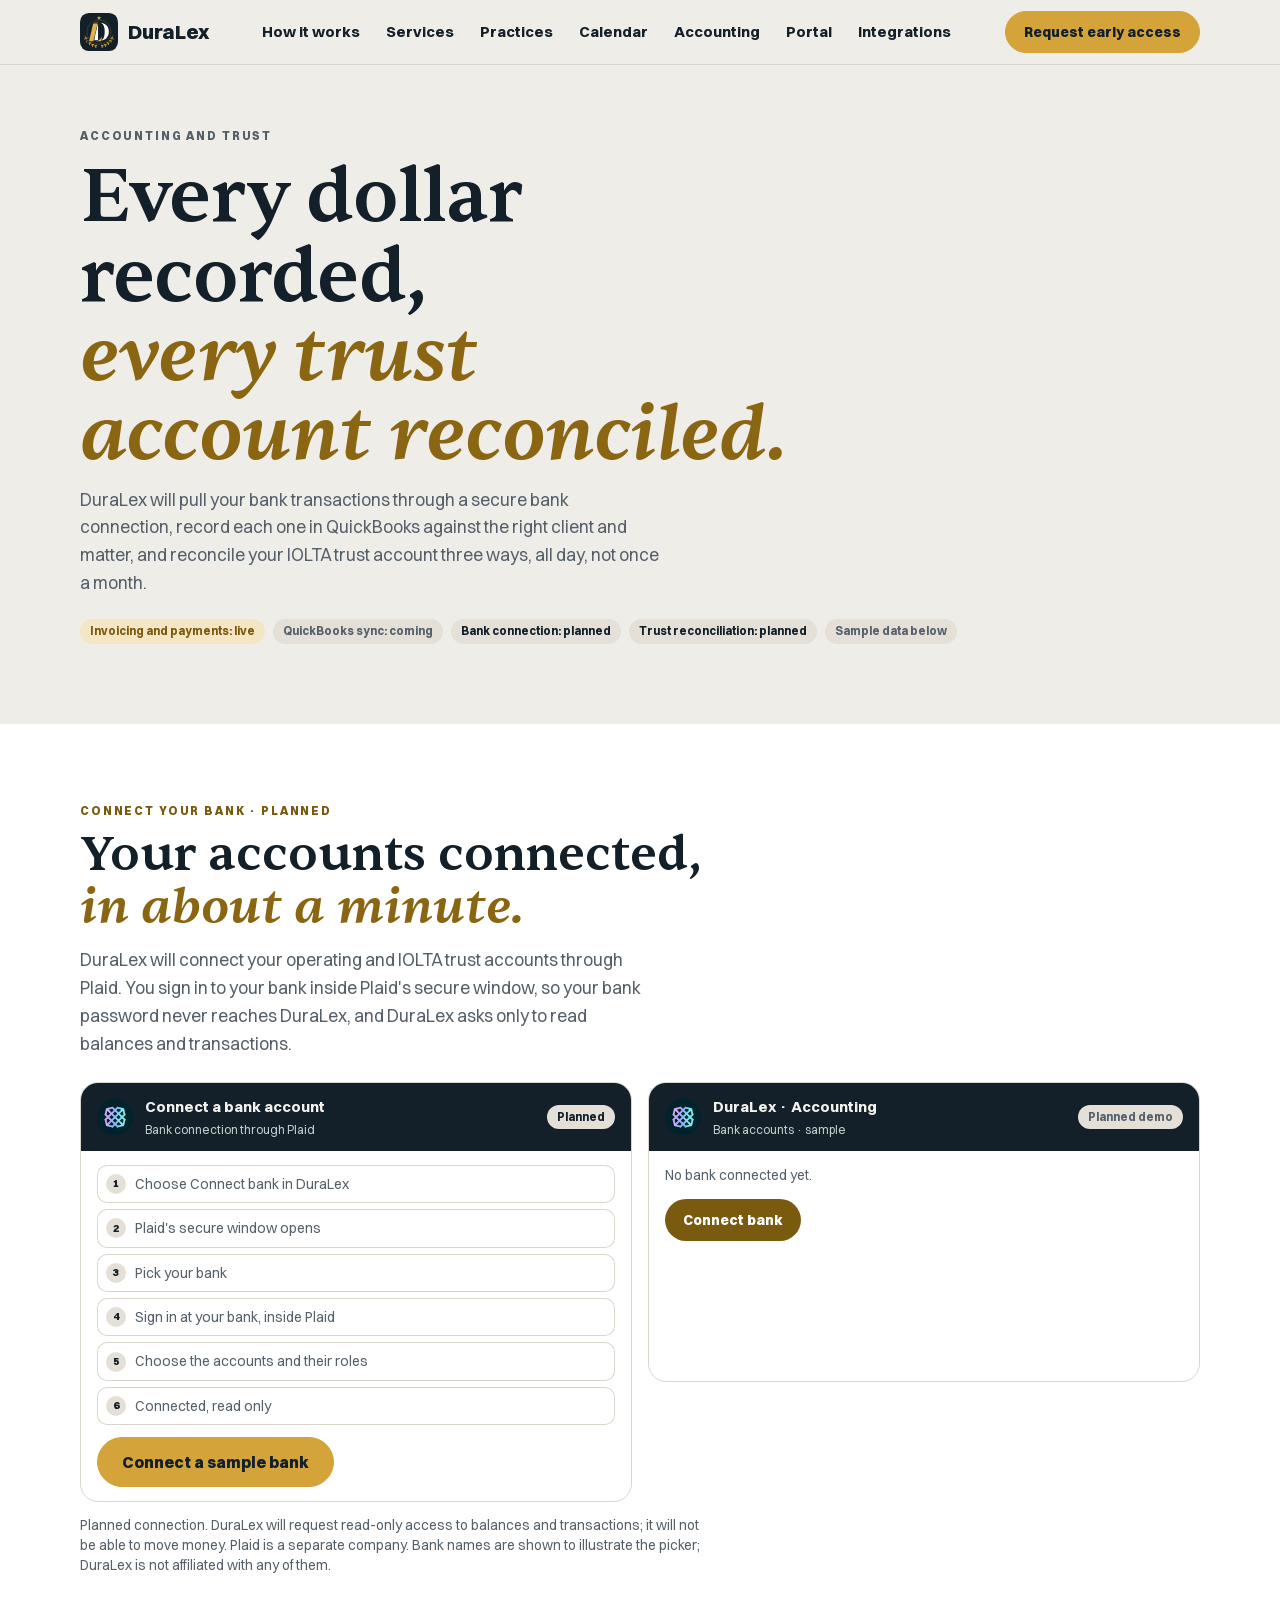
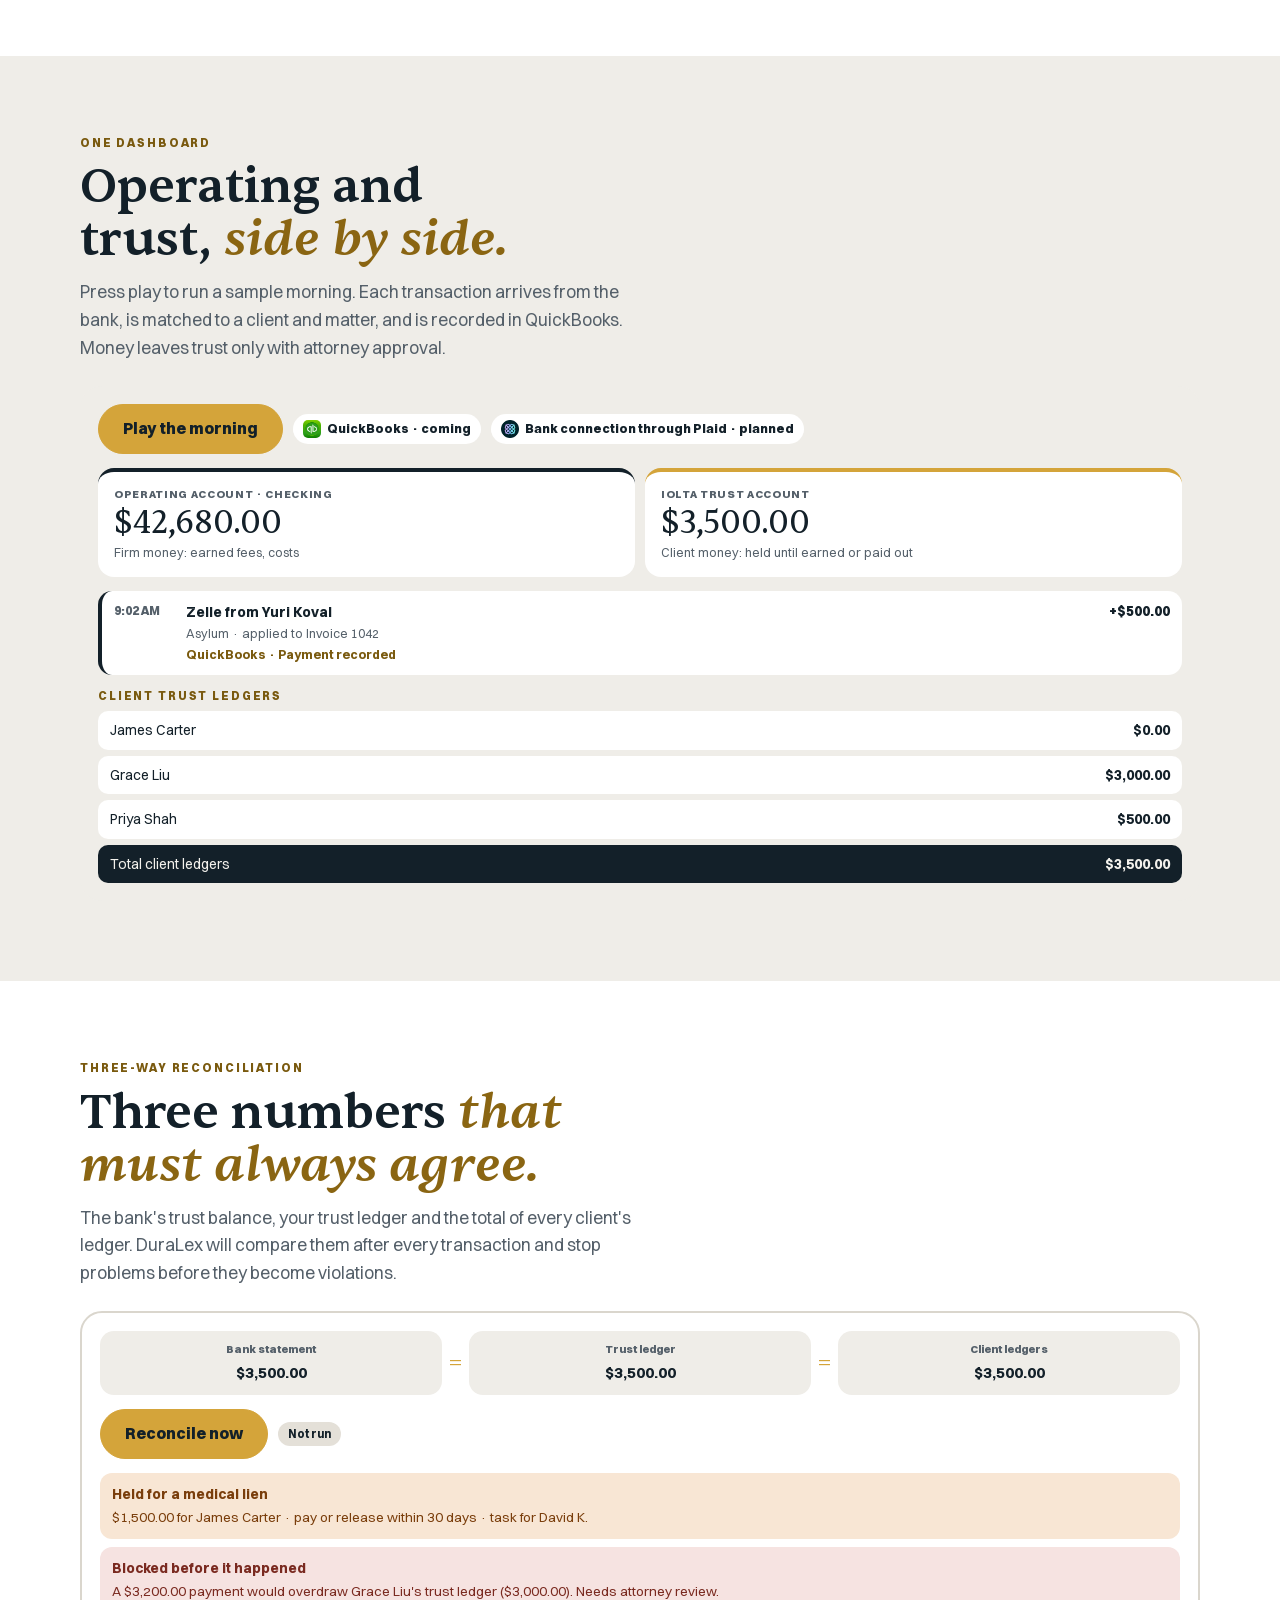
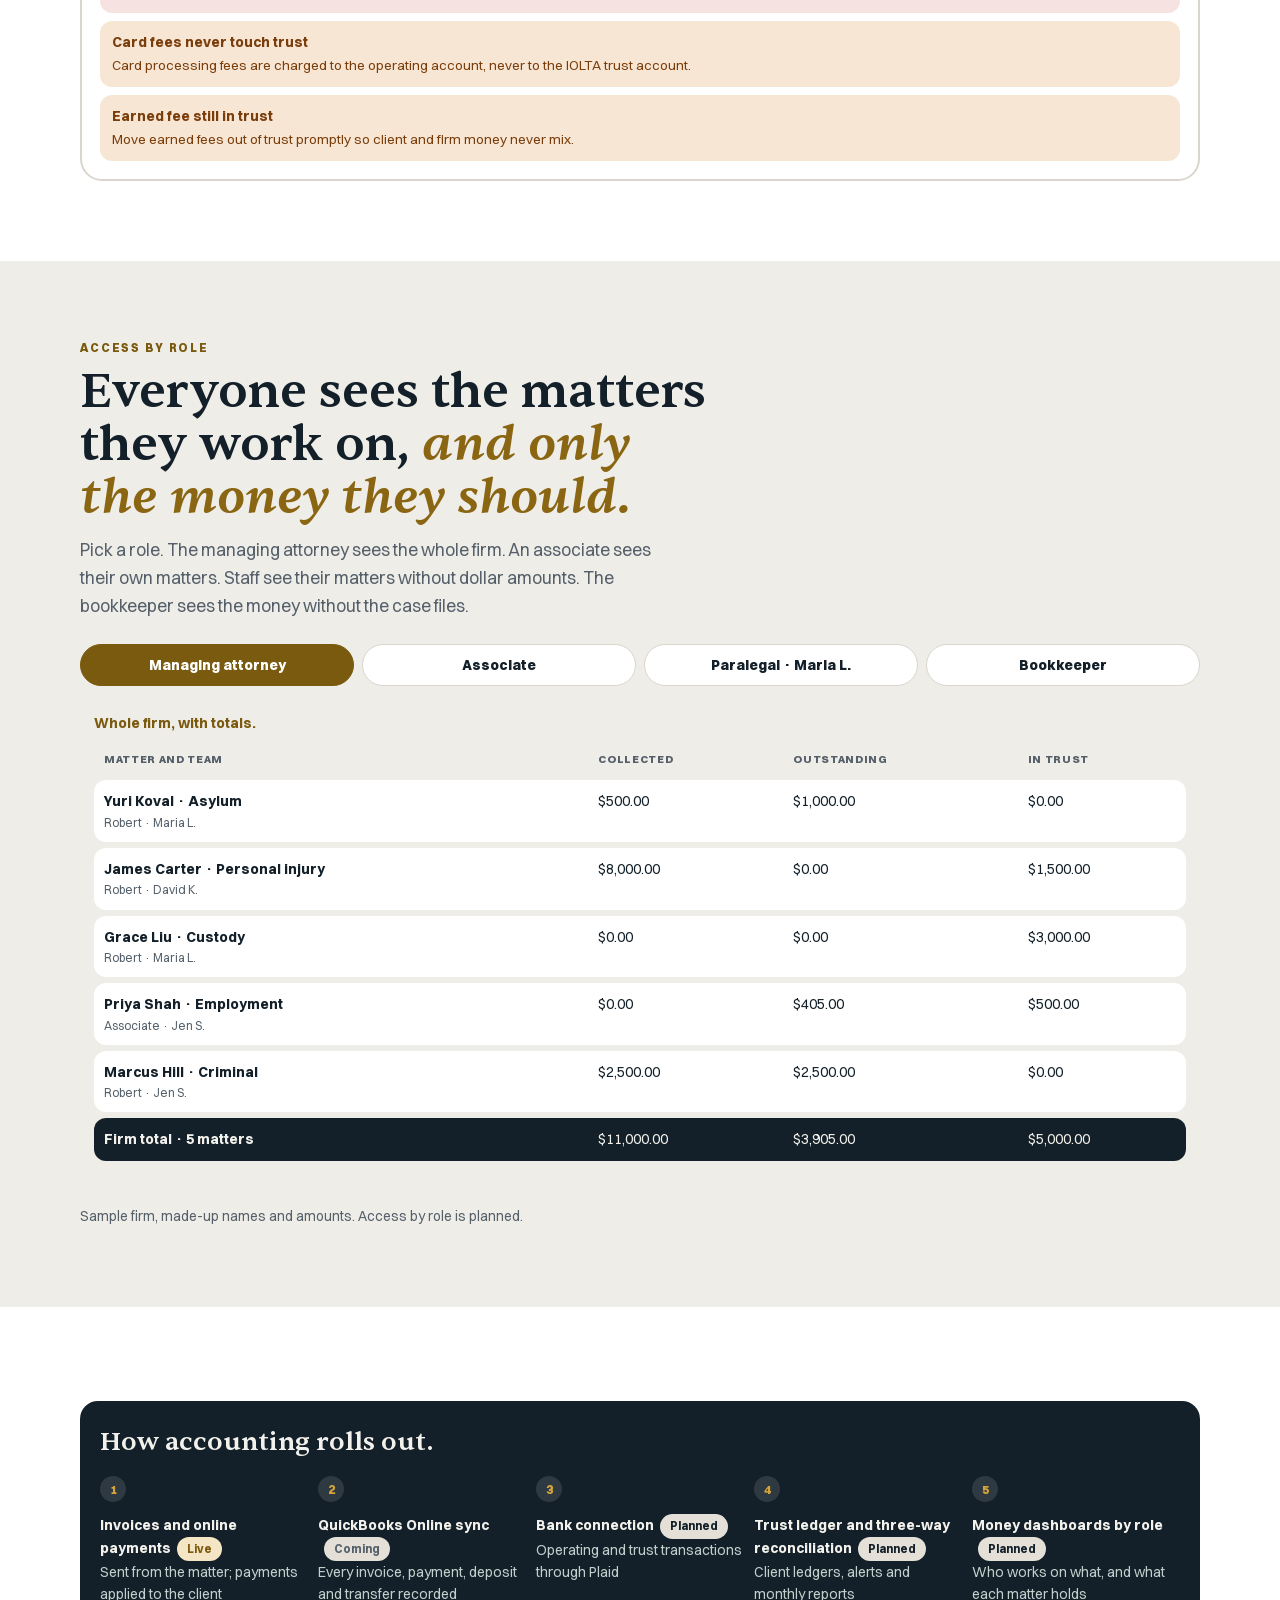
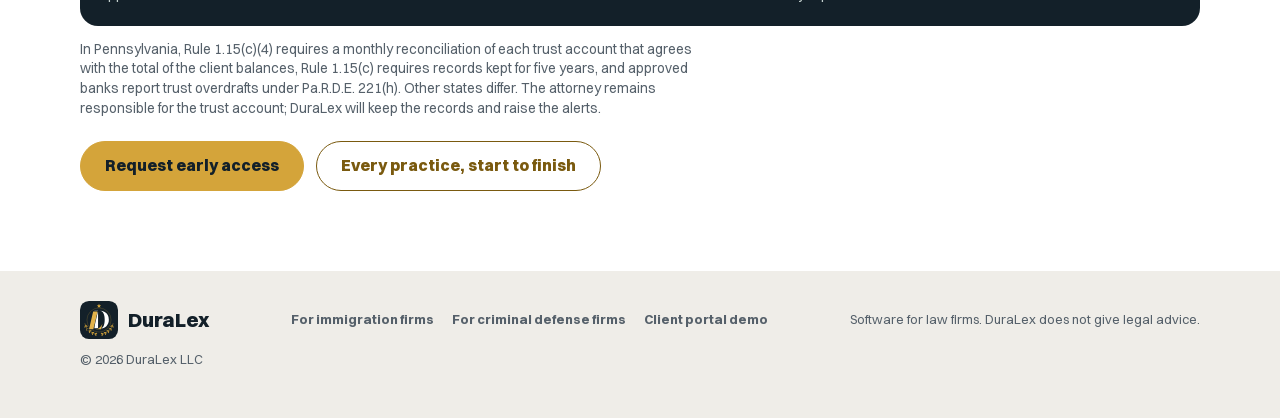
==== commit d0d85bfa: "Landing pages for immigration and criminal defense firms, footer solution links, sitemap and llms.tx" ====
--- a/accounting/index.html
+++ b/accounting/index.html
@@ -3,24 +3,24 @@
 <head>
 <meta charset="utf-8">
 <meta name="viewport" content="width=device-width, initial-scale=1, viewport-fit=cover">
-<title>Accounting and trust · DuraLex</title>
+<title>Planned IOLTA 3-Way Reconciliation for Law Firms | DuraLex</title>
 <meta name="description" content="Planned for DuraLex: bank transactions through a secure connection, every transaction in QuickBooks, three-way IOLTA reconciliation and dashboards by role.">
 <link rel="canonical" href="https://duralex.law/accounting/">
 <meta property="og:type" content="website">
 <meta property="og:site_name" content="DuraLex">
 <meta property="og:url" content="https://duralex.law/accounting/">
-<meta property="og:title" content="Accounting and trust · DuraLex">
+<meta property="og:title" content="Planned IOLTA 3-Way Reconciliation for Law Firms | DuraLex">
 <meta property="og:description" content="Planned for DuraLex: bank transactions through a secure connection, every transaction in QuickBooks, three-way IOLTA reconciliation and dashboards by role.">
 <meta property="og:image" content="https://duralex.law/assets/og.jpg">
 <meta property="og:image:width" content="1200">
 <meta property="og:image:height" content="630">
 <meta property="og:image:alt" content="DuraLex: You practice law. DuraLex runs the practice.">
 <meta name="twitter:card" content="summary_large_image">
-<meta name="twitter:title" content="Accounting and trust · DuraLex">
+<meta name="twitter:title" content="Planned IOLTA 3-Way Reconciliation for Law Firms | DuraLex">
 <meta name="twitter:description" content="Planned for DuraLex: bank transactions through a secure connection, every transaction in QuickBooks, three-way IOLTA reconciliation and dashboards by role.">
 <meta name="twitter:image" content="https://duralex.law/assets/og.jpg">
 <meta name="twitter:image:alt" content="DuraLex: You practice law. DuraLex runs the practice.">
-<script type="application/ld+json">{"@context":"https://schema.org","@type":"WebPage","@id":"https://duralex.law/accounting/#page","url":"https://duralex.law/accounting/","name":"Accounting and trust \u00b7 DuraLex","description":"Planned for DuraLex: bank transactions through a secure connection, every transaction in QuickBooks, three-way IOLTA reconciliation and dashboards by role.","isPartOf":{"@id":"https://duralex.law/#site"},"about":{"@id":"https://duralex.law/#org"},"inLanguage":"en","breadcrumb":{"@type":"BreadcrumbList","itemListElement":[{"@type":"ListItem","position":1,"name":"DuraLex","item":"https://duralex.law/"},{"@type":"ListItem","position":2,"name":"Accounting and trust","item":"https://duralex.law/accounting/"}]}}</script>
+<script type="application/ld+json">{"@context":"https://schema.org","@type":"WebPage","@id":"https://duralex.law/accounting/#page","url":"https://duralex.law/accounting/","name":"Planned IOLTA 3-Way Reconciliation for Law Firms | DuraLex","description":"Planned for DuraLex: bank transactions through a secure connection, every transaction in QuickBooks, three-way IOLTA reconciliation and dashboards by role.","isPartOf":{"@id":"https://duralex.law/#site"},"about":{"@id":"https://duralex.law/#org"},"inLanguage":"en","breadcrumb":{"@type":"BreadcrumbList","itemListElement":[{"@type":"ListItem","position":1,"name":"DuraLex","item":"https://duralex.law/"},{"@type":"ListItem","position":2,"name":"Accounting and trust","item":"https://duralex.law/accounting/"}]}}</script>
 <meta name="theme-color" content="#132029">
 <meta name="referrer" content="strict-origin-when-cross-origin">
 <meta http-equiv="Content-Security-Policy" content="default-src 'self'; base-uri 'self'; object-src 'none'; form-action 'self'; connect-src 'self'; img-src 'self' data:; font-src 'self'; style-src 'self' 'unsafe-inline'; script-src 'self' 'sha256-qOhFsq0QMV2REqNwk5hGH5bZE9SkX6gt6yeyKdYPv+U=' 'sha256-7/2t0982/YbFuVNEQ2gChACZA30dqyu/bs1uIUb/w54='">
@@ -137,7 +137,7 @@
 </section>
 </main>
 
-<footer><div class="wrap"><a class="brand" href="/"><svg class="logo" aria-hidden="true" xmlns="http://www.w3.org/2000/svg" viewBox="0 0 64 64"><rect width="64" height="64" rx="15" fill="#132029"/><circle cx="32" cy="32" r="20.3" fill="none" stroke="#D4A43A" stroke-width=".6" opacity=".55"/><path d="M8.33 38.34 A24.5 24.5 0 0 0 27.75 56.13" fill="none" stroke="#D4A43A" stroke-width=".7" stroke-linecap="round"/><ellipse cx="11.01" cy="42.05" rx="2.1" ry=".85" transform="rotate(30.5 11.01 42.05)" fill="#D4A43A"/><ellipse cx="8.61" cy="42.99" rx="2.1" ry=".85" transform="rotate(106.5 8.61 42.99)" fill="#D4A43A"/><ellipse cx="13.81" cy="46.51" rx="2.1" ry=".85" transform="rotate(17.5 13.81 46.51)" fill="#D4A43A"/><ellipse cx="11.68" cy="47.97" rx="2.1" ry=".85" transform="rotate(93.5 11.68 47.97)" fill="#D4A43A"/><ellipse cx="17.54" cy="50.23" rx="2.1" ry=".85" transform="rotate(4.5 17.54 50.23)" fill="#D4A43A"/><ellipse cx="15.79" cy="52.13" rx="2.1" ry=".85" transform="rotate(80.5 15.79 52.13)" fill="#D4A43A"/><ellipse cx="22.01" cy="53.01" rx="2.1" ry=".85" transform="rotate(-8.5 22.01 53.01)" fill="#D4A43A"/><ellipse cx="20.74" cy="55.26" rx="2.1" ry=".85" transform="rotate(67.5 20.74 55.26)" fill="#D4A43A"/><ellipse cx="27.00" cy="54.72" rx="2.1" ry=".85" transform="rotate(-21.5 27.00 54.72)" fill="#D4A43A"/><ellipse cx="26.26" cy="57.20" rx="2.1" ry=".85" transform="rotate(54.5 26.26 57.20)" fill="#D4A43A"/><path d="M55.67 38.34 A24.5 24.5 0 0 1 36.25 56.13" fill="none" stroke="#D4A43A" stroke-width=".7" stroke-linecap="round"/><ellipse cx="55.39" cy="42.99" rx="2.1" ry=".85" transform="rotate(73.5 55.39 42.99)" fill="#D4A43A"/><ellipse cx="52.99" cy="42.05" rx="2.1" ry=".85" transform="rotate(149.5 52.99 42.05)" fill="#D4A43A"/><ellipse cx="52.32" cy="47.97" rx="2.1" ry=".85" transform="rotate(86.5 52.32 47.97)" fill="#D4A43A"/><ellipse cx="50.19" cy="46.51" rx="2.1" ry=".85" transform="rotate(162.5 50.19 46.51)" fill="#D4A43A"/><ellipse cx="48.21" cy="52.13" rx="2.1" ry=".85" transform="rotate(99.5 48.21 52.13)" fill="#D4A43A"/><ellipse cx="46.46" cy="50.23" rx="2.1" ry=".85" transform="rotate(175.5 46.46 50.23)" fill="#D4A43A"/><ellipse cx="43.26" cy="55.26" rx="2.1" ry=".85" transform="rotate(112.5 43.26 55.26)" fill="#D4A43A"/><ellipse cx="41.99" cy="53.01" rx="2.1" ry=".85" transform="rotate(188.5 41.99 53.01)" fill="#D4A43A"/><ellipse cx="37.74" cy="57.20" rx="2.1" ry=".85" transform="rotate(125.5 37.74 57.20)" fill="#D4A43A"/><ellipse cx="37.00" cy="54.72" rx="2.1" ry=".85" transform="rotate(201.5 37.00 54.72)" fill="#D4A43A"/><path d="M32 4.6l1.05 2.35 2.55.2-1.95 1.65.6 2.5L32 10l-2.25 1.3.6-2.5-1.95-1.65 2.55-.2z" fill="#D4A43A"/><g transform="translate(20.60 16.5)"><path d="M12.795696040868455 0.0Q17.549999999999997 0.0 20.953239436619718 1.8900000000000006Q24.35647887323944 3.780000000000001 26.17823943661972 7.16Q28.0 10.54 28.0 15.0Q28.0 18.35 26.91 21.1Q25.82 23.85 23.81 25.845Q21.799999999999997 27.84 19.004999999999995 28.92Q16.209999999999997 30.0 12.790000000000001 30.0H0.0V29.92H3.59V0.0799999999999983H0.0V0.0ZM9.8 29.92H12.790000000000001Q15.1 29.92 16.675 28.71Q18.25 27.5 19.2 25.415Q20.15 23.33 20.57 20.64Q20.99 17.95 20.99 14.99Q20.99 12.04 20.515 9.357210065645512Q20.04 6.674420131291026 19.049999999999997 4.587210065645513Q18.06 2.5 16.509999999999998 1.2899999999999991Q14.96 0.0799999999999983 12.790000000000001 0.0799999999999983H9.8Z" fill="#FFFFFF"/></g><g transform="translate(11.80 17.5)"><path d="M3.4 30.0 10.36 0.0H17.67357421875L10.713574218749999 30.0ZM0.0 30.0V29.92H13.74639892578125Q16.88639892578125 29.92 19.21219543457031 28.75Q21.537991943359376 27.58 23.15018737792969 25.56Q24.7623828125 23.54 25.78157958984375 21.0H25.86157958984375L23.78157958984375 30.0ZM6.760000000000001 0.0799999999999983V0.0H21.27357421875V0.0799999999999983Z" fill="#E2B24A" stroke="#132029" stroke-width="1.6" paint-order="stroke" stroke-linejoin="round"/></g></svg><b>DuraLex</b></a><span>Software for law firms. DuraLex does not give legal advice.</span><span>© 2026 DuraLex LLC</span></div></footer>
+<footer><div class="wrap"><a class="brand" href="/"><svg class="logo" aria-hidden="true" xmlns="http://www.w3.org/2000/svg" viewBox="0 0 64 64"><rect width="64" height="64" rx="15" fill="#132029"/><circle cx="32" cy="32" r="20.3" fill="none" stroke="#D4A43A" stroke-width=".6" opacity=".55"/><path d="M8.33 38.34 A24.5 24.5 0 0 0 27.75 56.13" fill="none" stroke="#D4A43A" stroke-width=".7" stroke-linecap="round"/><ellipse cx="11.01" cy="42.05" rx="2.1" ry=".85" transform="rotate(30.5 11.01 42.05)" fill="#D4A43A"/><ellipse cx="8.61" cy="42.99" rx="2.1" ry=".85" transform="rotate(106.5 8.61 42.99)" fill="#D4A43A"/><ellipse cx="13.81" cy="46.51" rx="2.1" ry=".85" transform="rotate(17.5 13.81 46.51)" fill="#D4A43A"/><ellipse cx="11.68" cy="47.97" rx="2.1" ry=".85" transform="rotate(93.5 11.68 47.97)" fill="#D4A43A"/><ellipse cx="17.54" cy="50.23" rx="2.1" ry=".85" transform="rotate(4.5 17.54 50.23)" fill="#D4A43A"/><ellipse cx="15.79" cy="52.13" rx="2.1" ry=".85" transform="rotate(80.5 15.79 52.13)" fill="#D4A43A"/><ellipse cx="22.01" cy="53.01" rx="2.1" ry=".85" transform="rotate(-8.5 22.01 53.01)" fill="#D4A43A"/><ellipse cx="20.74" cy="55.26" rx="2.1" ry=".85" transform="rotate(67.5 20.74 55.26)" fill="#D4A43A"/><ellipse cx="27.00" cy="54.72" rx="2.1" ry=".85" transform="rotate(-21.5 27.00 54.72)" fill="#D4A43A"/><ellipse cx="26.26" cy="57.20" rx="2.1" ry=".85" transform="rotate(54.5 26.26 57.20)" fill="#D4A43A"/><path d="M55.67 38.34 A24.5 24.5 0 0 1 36.25 56.13" fill="none" stroke="#D4A43A" stroke-width=".7" stroke-linecap="round"/><ellipse cx="55.39" cy="42.99" rx="2.1" ry=".85" transform="rotate(73.5 55.39 42.99)" fill="#D4A43A"/><ellipse cx="52.99" cy="42.05" rx="2.1" ry=".85" transform="rotate(149.5 52.99 42.05)" fill="#D4A43A"/><ellipse cx="52.32" cy="47.97" rx="2.1" ry=".85" transform="rotate(86.5 52.32 47.97)" fill="#D4A43A"/><ellipse cx="50.19" cy="46.51" rx="2.1" ry=".85" transform="rotate(162.5 50.19 46.51)" fill="#D4A43A"/><ellipse cx="48.21" cy="52.13" rx="2.1" ry=".85" transform="rotate(99.5 48.21 52.13)" fill="#D4A43A"/><ellipse cx="46.46" cy="50.23" rx="2.1" ry=".85" transform="rotate(175.5 46.46 50.23)" fill="#D4A43A"/><ellipse cx="43.26" cy="55.26" rx="2.1" ry=".85" transform="rotate(112.5 43.26 55.26)" fill="#D4A43A"/><ellipse cx="41.99" cy="53.01" rx="2.1" ry=".85" transform="rotate(188.5 41.99 53.01)" fill="#D4A43A"/><ellipse cx="37.74" cy="57.20" rx="2.1" ry=".85" transform="rotate(125.5 37.74 57.20)" fill="#D4A43A"/><ellipse cx="37.00" cy="54.72" rx="2.1" ry=".85" transform="rotate(201.5 37.00 54.72)" fill="#D4A43A"/><path d="M32 4.6l1.05 2.35 2.55.2-1.95 1.65.6 2.5L32 10l-2.25 1.3.6-2.5-1.95-1.65 2.55-.2z" fill="#D4A43A"/><g transform="translate(20.60 16.5)"><path d="M12.795696040868455 0.0Q17.549999999999997 0.0 20.953239436619718 1.8900000000000006Q24.35647887323944 3.780000000000001 26.17823943661972 7.16Q28.0 10.54 28.0 15.0Q28.0 18.35 26.91 21.1Q25.82 23.85 23.81 25.845Q21.799999999999997 27.84 19.004999999999995 28.92Q16.209999999999997 30.0 12.790000000000001 30.0H0.0V29.92H3.59V0.0799999999999983H0.0V0.0ZM9.8 29.92H12.790000000000001Q15.1 29.92 16.675 28.71Q18.25 27.5 19.2 25.415Q20.15 23.33 20.57 20.64Q20.99 17.95 20.99 14.99Q20.99 12.04 20.515 9.357210065645512Q20.04 6.674420131291026 19.049999999999997 4.587210065645513Q18.06 2.5 16.509999999999998 1.2899999999999991Q14.96 0.0799999999999983 12.790000000000001 0.0799999999999983H9.8Z" fill="#FFFFFF"/></g><g transform="translate(11.80 17.5)"><path d="M3.4 30.0 10.36 0.0H17.67357421875L10.713574218749999 30.0ZM0.0 30.0V29.92H13.74639892578125Q16.88639892578125 29.92 19.21219543457031 28.75Q21.537991943359376 27.58 23.15018737792969 25.56Q24.7623828125 23.54 25.78157958984375 21.0H25.86157958984375L23.78157958984375 30.0ZM6.760000000000001 0.0799999999999983V0.0H21.27357421875V0.0799999999999983Z" fill="#E2B24A" stroke="#132029" stroke-width="1.6" paint-order="stroke" stroke-linejoin="round"/></g></svg><b>DuraLex</b></a><nav class="fnav" aria-label="Solutions"><a href="/immigration/">For immigration firms</a><a href="/criminal-defense/">For criminal defense firms</a><a href="/portal-demo/">Client portal demo</a></nav><span>Software for law firms. DuraLex does not give legal advice.</span><span>© 2026 DuraLex LLC</span></div></footer>
 
 <script>
 (function(){
--- a/site.css
+++ b/site.css
@@ -687,9 +687,9 @@
 /* v36: running demo beside the hero headline (desktop only). Four stages cycle on their own; hover or focus pauses; the tabs jump. */
 .hero-demo{display:grid;width:100%;max-width:460px;margin-top:26px;background:#fff;border:1px solid var(--rule);border-radius:18px;overflow:hidden;box-shadow:0 30px 60px -30px rgba(19,32,41,.35);font-size:13.5px;line-height:1.4}
 @media(min-width:1000px){
-.hero .wrap:not(.split){display:grid;grid-template-columns:minmax(0,1fr) 400px;column-gap:48px;align-items:center}
-.hero .wrap:not(.split)>.eyebrow,.hero .wrap:not(.split)>h1,.hero .wrap:not(.split)>.sub,.hero .wrap:not(.split)>.ctas{grid-column:1}
-.hero .wrap:not(.split)>.works{grid-column:1/-1}
+.hero .wrap:not(.split):has(>.hero-demo){display:grid;grid-template-columns:minmax(0,1fr) 400px;column-gap:48px;align-items:center}
+.hero .wrap:not(.split):has(>.hero-demo)>.eyebrow,.hero .wrap:not(.split):has(>.hero-demo)>h1,.hero .wrap:not(.split):has(>.hero-demo)>.sub,.hero .wrap:not(.split):has(>.hero-demo)>.ctas{grid-column:1}
+.hero .wrap:not(.split):has(>.hero-demo)>.works{grid-column:1/-1}
 .hero-demo{grid-column:2;grid-row:1/5;align-self:center;max-width:none;margin-top:0}
 }
 .hd-bar{display:flex;align-items:center;gap:8px;padding:10px 14px;background:var(--navy);color:var(--ondark);font-size:12px}
@@ -736,3 +736,6 @@
 /* v37: the demo also shows on phones, under the buttons, at full width */
 @media(max-width:999px){.hd-tabs [role=tab]{font-size:11px;padding:8px 2px 12px}.hd-stage{min-height:330px}.hd-list{gap:4px}.hd-list li{padding:4px 10px}.hd-card{gap:2px}}
 @media(max-width:999px){#hdPane0 .hd-card>span{display:none}}
+
+/* v40: footer solution links */
+.fnav{display:flex;flex-wrap:wrap;gap:6px 18px}.fnav a{color:inherit;font-weight:700;text-decoration:none}.fnav a:hover{text-decoration:underline}
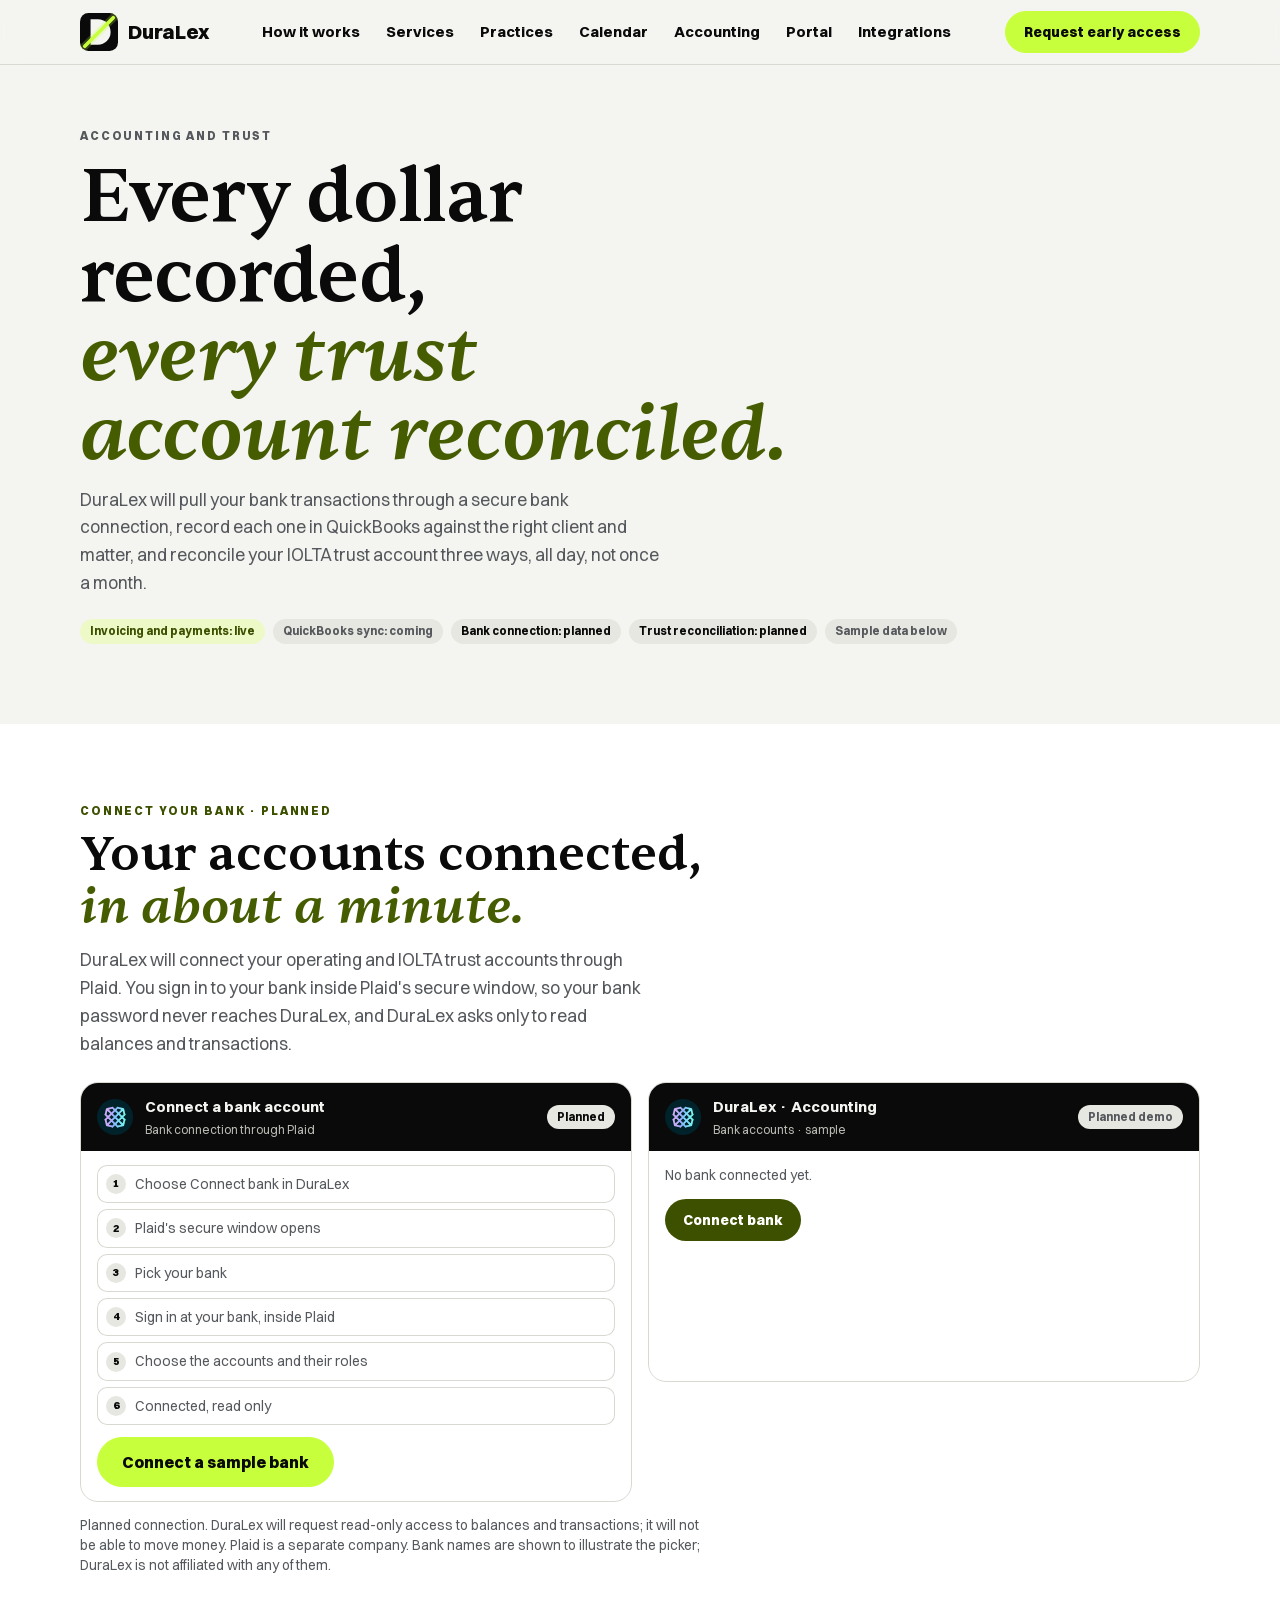
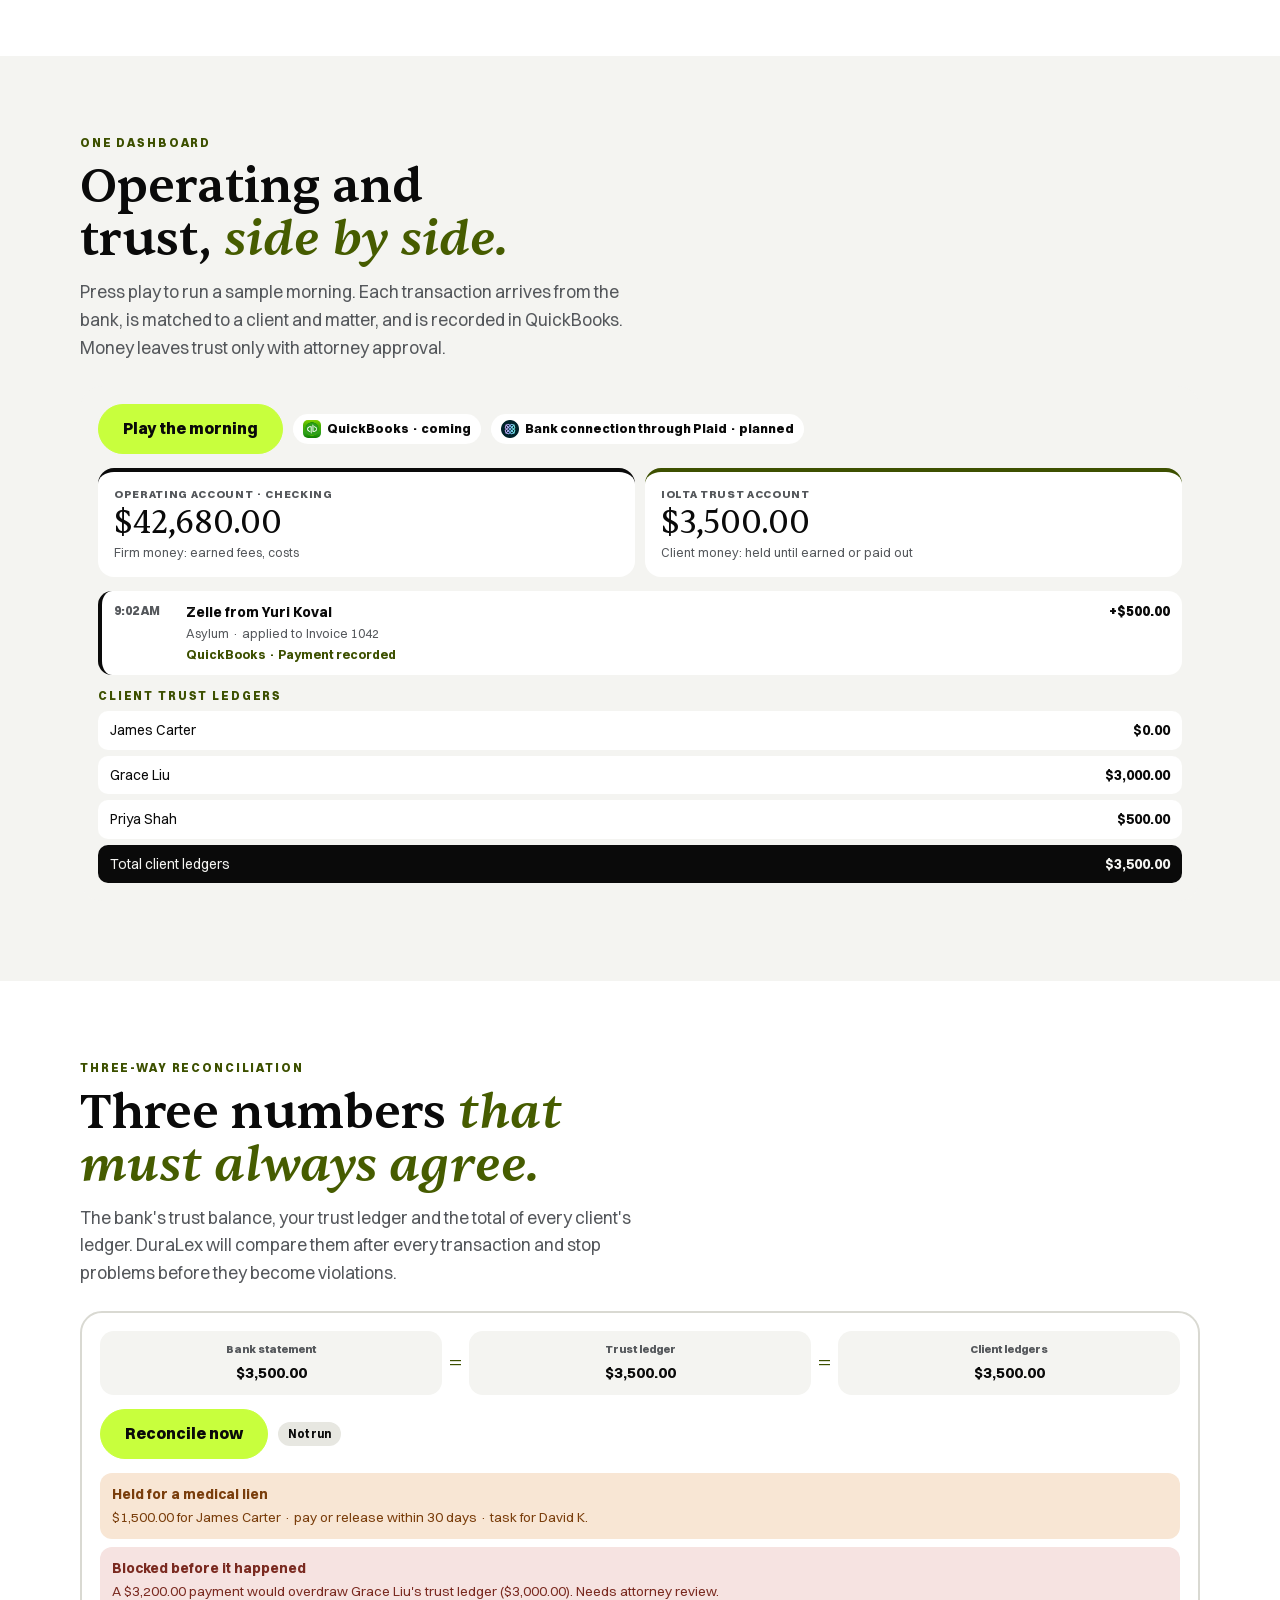
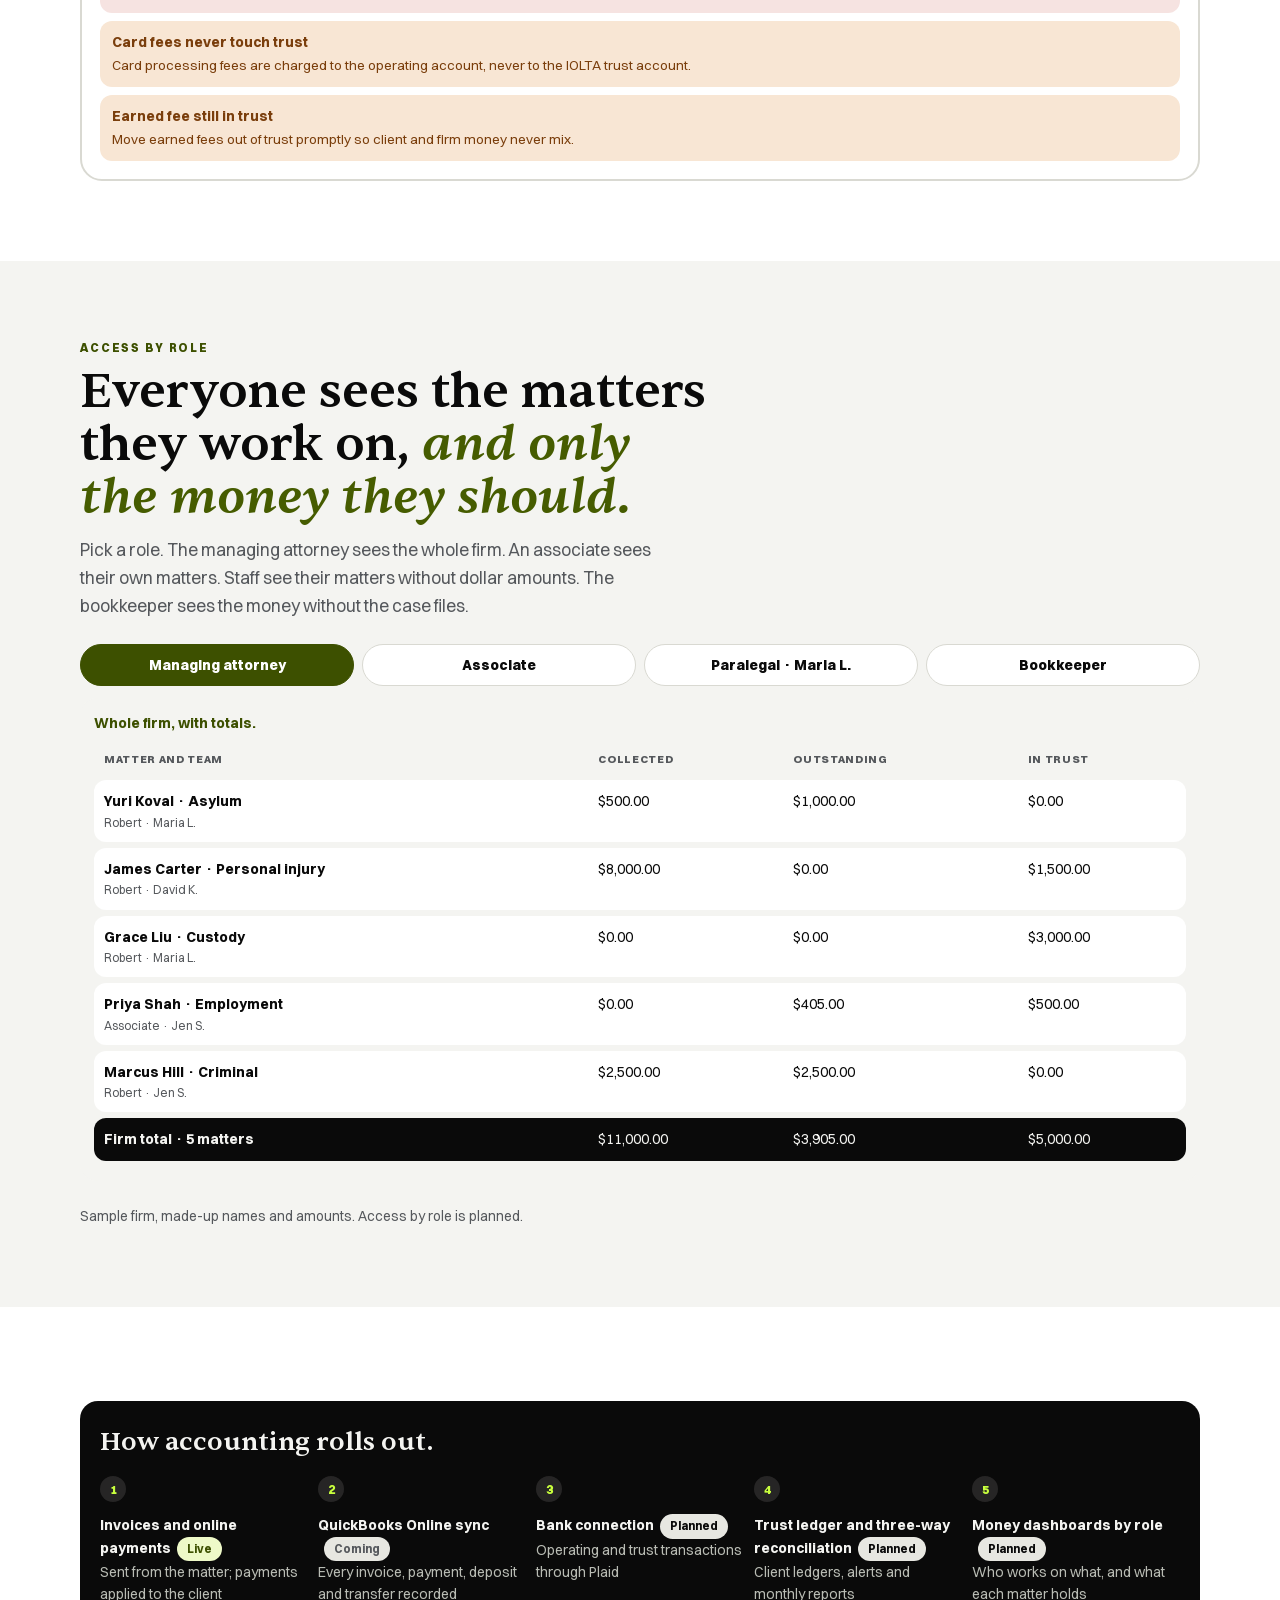
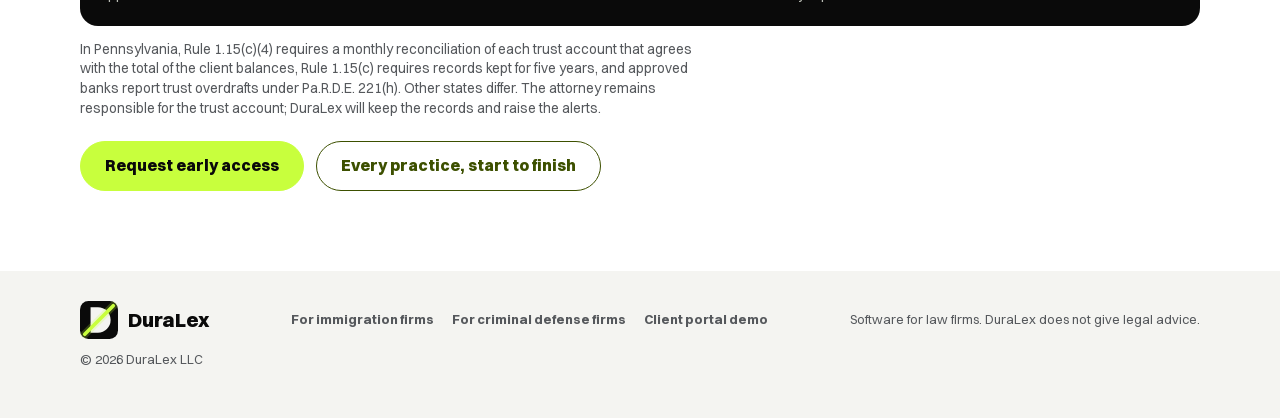
==== commit 4d9f3c5f: "Black & Acid theme and glow-slash mark Near-black ink and dark sections, acid for actions and accent" ====
--- a/accounting/index.html
+++ b/accounting/index.html
@@ -21,7 +21,7 @@
 <meta name="twitter:image" content="https://duralex.law/assets/og.jpg">
 <meta name="twitter:image:alt" content="DuraLex: You practice law. DuraLex runs the practice.">
 <script type="application/ld+json">{"@context":"https://schema.org","@type":"WebPage","@id":"https://duralex.law/accounting/#page","url":"https://duralex.law/accounting/","name":"Planned IOLTA 3-Way Reconciliation for Law Firms | DuraLex","description":"Planned for DuraLex: bank transactions through a secure connection, every transaction in QuickBooks, three-way IOLTA reconciliation and dashboards by role.","isPartOf":{"@id":"https://duralex.law/#site"},"about":{"@id":"https://duralex.law/#org"},"inLanguage":"en","breadcrumb":{"@type":"BreadcrumbList","itemListElement":[{"@type":"ListItem","position":1,"name":"DuraLex","item":"https://duralex.law/"},{"@type":"ListItem","position":2,"name":"Accounting and trust","item":"https://duralex.law/accounting/"}]}}</script>
-<meta name="theme-color" content="#132029">
+<meta name="theme-color" content="#0A0A0A">
 <meta name="referrer" content="strict-origin-when-cross-origin">
 <meta http-equiv="Content-Security-Policy" content="default-src 'self'; base-uri 'self'; object-src 'none'; form-action 'self'; connect-src 'self'; img-src 'self' data:; font-src 'self'; style-src 'self' 'unsafe-inline'; script-src 'self' 'sha256-qOhFsq0QMV2REqNwk5hGH5bZE9SkX6gt6yeyKdYPv+U=' 'sha256-7/2t0982/YbFuVNEQ2gChACZA30dqyu/bs1uIUb/w54='">
 <link rel="icon" type="image/svg+xml" href="/icons/duralex-mark.svg">
@@ -35,14 +35,14 @@
 <a class="skip" href="#top">Skip to content</a>
 <header class="nav">
   <div class="wrap">
-    <a class="brand" href="/"><svg class="logo" aria-hidden="true" xmlns="http://www.w3.org/2000/svg" viewBox="0 0 64 64"><rect width="64" height="64" rx="15" fill="#132029"/><circle cx="32" cy="32" r="20.3" fill="none" stroke="#D4A43A" stroke-width=".6" opacity=".55"/><path d="M8.33 38.34 A24.5 24.5 0 0 0 27.75 56.13" fill="none" stroke="#D4A43A" stroke-width=".7" stroke-linecap="round"/><ellipse cx="11.01" cy="42.05" rx="2.1" ry=".85" transform="rotate(30.5 11.01 42.05)" fill="#D4A43A"/><ellipse cx="8.61" cy="42.99" rx="2.1" ry=".85" transform="rotate(106.5 8.61 42.99)" fill="#D4A43A"/><ellipse cx="13.81" cy="46.51" rx="2.1" ry=".85" transform="rotate(17.5 13.81 46.51)" fill="#D4A43A"/><ellipse cx="11.68" cy="47.97" rx="2.1" ry=".85" transform="rotate(93.5 11.68 47.97)" fill="#D4A43A"/><ellipse cx="17.54" cy="50.23" rx="2.1" ry=".85" transform="rotate(4.5 17.54 50.23)" fill="#D4A43A"/><ellipse cx="15.79" cy="52.13" rx="2.1" ry=".85" transform="rotate(80.5 15.79 52.13)" fill="#D4A43A"/><ellipse cx="22.01" cy="53.01" rx="2.1" ry=".85" transform="rotate(-8.5 22.01 53.01)" fill="#D4A43A"/><ellipse cx="20.74" cy="55.26" rx="2.1" ry=".85" transform="rotate(67.5 20.74 55.26)" fill="#D4A43A"/><ellipse cx="27.00" cy="54.72" rx="2.1" ry=".85" transform="rotate(-21.5 27.00 54.72)" fill="#D4A43A"/><ellipse cx="26.26" cy="57.20" rx="2.1" ry=".85" transform="rotate(54.5 26.26 57.20)" fill="#D4A43A"/><path d="M55.67 38.34 A24.5 24.5 0 0 1 36.25 56.13" fill="none" stroke="#D4A43A" stroke-width=".7" stroke-linecap="round"/><ellipse cx="55.39" cy="42.99" rx="2.1" ry=".85" transform="rotate(73.5 55.39 42.99)" fill="#D4A43A"/><ellipse cx="52.99" cy="42.05" rx="2.1" ry=".85" transform="rotate(149.5 52.99 42.05)" fill="#D4A43A"/><ellipse cx="52.32" cy="47.97" rx="2.1" ry=".85" transform="rotate(86.5 52.32 47.97)" fill="#D4A43A"/><ellipse cx="50.19" cy="46.51" rx="2.1" ry=".85" transform="rotate(162.5 50.19 46.51)" fill="#D4A43A"/><ellipse cx="48.21" cy="52.13" rx="2.1" ry=".85" transform="rotate(99.5 48.21 52.13)" fill="#D4A43A"/><ellipse cx="46.46" cy="50.23" rx="2.1" ry=".85" transform="rotate(175.5 46.46 50.23)" fill="#D4A43A"/><ellipse cx="43.26" cy="55.26" rx="2.1" ry=".85" transform="rotate(112.5 43.26 55.26)" fill="#D4A43A"/><ellipse cx="41.99" cy="53.01" rx="2.1" ry=".85" transform="rotate(188.5 41.99 53.01)" fill="#D4A43A"/><ellipse cx="37.74" cy="57.20" rx="2.1" ry=".85" transform="rotate(125.5 37.74 57.20)" fill="#D4A43A"/><ellipse cx="37.00" cy="54.72" rx="2.1" ry=".85" transform="rotate(201.5 37.00 54.72)" fill="#D4A43A"/><path d="M32 4.6l1.05 2.35 2.55.2-1.95 1.65.6 2.5L32 10l-2.25 1.3.6-2.5-1.95-1.65 2.55-.2z" fill="#D4A43A"/><g transform="translate(20.60 16.5)"><path d="M12.795696040868455 0.0Q17.549999999999997 0.0 20.953239436619718 1.8900000000000006Q24.35647887323944 3.780000000000001 26.17823943661972 7.16Q28.0 10.54 28.0 15.0Q28.0 18.35 26.91 21.1Q25.82 23.85 23.81 25.845Q21.799999999999997 27.84 19.004999999999995 28.92Q16.209999999999997 30.0 12.790000000000001 30.0H0.0V29.92H3.59V0.0799999999999983H0.0V0.0ZM9.8 29.92H12.790000000000001Q15.1 29.92 16.675 28.71Q18.25 27.5 19.2 25.415Q20.15 23.33 20.57 20.64Q20.99 17.95 20.99 14.99Q20.99 12.04 20.515 9.357210065645512Q20.04 6.674420131291026 19.049999999999997 4.587210065645513Q18.06 2.5 16.509999999999998 1.2899999999999991Q14.96 0.0799999999999983 12.790000000000001 0.0799999999999983H9.8Z" fill="#FFFFFF"/></g><g transform="translate(11.80 17.5)"><path d="M3.4 30.0 10.36 0.0H17.67357421875L10.713574218749999 30.0ZM0.0 30.0V29.92H13.74639892578125Q16.88639892578125 29.92 19.21219543457031 28.75Q21.537991943359376 27.58 23.15018737792969 25.56Q24.7623828125 23.54 25.78157958984375 21.0H25.86157958984375L23.78157958984375 30.0ZM6.760000000000001 0.0799999999999983V0.0H21.27357421875V0.0799999999999983Z" fill="#E2B24A" stroke="#132029" stroke-width="1.6" paint-order="stroke" stroke-linejoin="round"/></g></svg><b>DuraLex</b></a>
+    <a class="brand" href="/"><svg class="logo" aria-hidden="true" xmlns="http://www.w3.org/2000/svg" viewBox="0 0 72 72"><rect class="lt" width="72" height="72" rx="16" fill="#0A0A0A"/><path class="ld" d="M20 12h14a24 24 0 0 1 0 48H20z" fill="#F4F4F1"/><path d="M9 63L63 9" stroke="#C8FF3D" stroke-width="15" stroke-linecap="round" opacity=".22"/><path d="M9 63L63 9" stroke="#C8FF3D" stroke-width="7" stroke-linecap="round"/></svg><b>DuraLex</b></a>
     <nav class="links" aria-label="Main"><a href="/#how">How it works</a><a href="/#services">Services</a><a href="/practices/">Practices</a><a href="/calendar/">Calendar</a><a href="/accounting/" aria-current="page">Accounting</a><a href="/portal/">Portal</a><a href="/#integrations">Integrations</a></nav>
     <a class="btn solid" href="/#access">Request early access</a>
     <button class="menubtn" type="button" id="openMenu" aria-label="Open menu" aria-expanded="false" aria-controls="drawer"><svg width="20" height="20" viewBox="0 0 24 24" fill="none" stroke="currentColor" stroke-width="1.8" stroke-linecap="round" stroke-linejoin="round" aria-hidden="true"><path d="M4 5h16"/> <path d="M4 12h16"/> <path d="M4 19h16"/></svg></button>
   </div>
 </header>
 <div class="drawer" id="drawer" hidden>
-  <div style="display:flex;justify-content:space-between;align-items:center"><span class="brand" style="color:var(--ondark)"><svg class="logo" aria-hidden="true" xmlns="http://www.w3.org/2000/svg" viewBox="0 0 64 64"><rect width="64" height="64" rx="15" fill="#132029"/><circle cx="32" cy="32" r="20.3" fill="none" stroke="#D4A43A" stroke-width=".6" opacity=".55"/><path d="M8.33 38.34 A24.5 24.5 0 0 0 27.75 56.13" fill="none" stroke="#D4A43A" stroke-width=".7" stroke-linecap="round"/><ellipse cx="11.01" cy="42.05" rx="2.1" ry=".85" transform="rotate(30.5 11.01 42.05)" fill="#D4A43A"/><ellipse cx="8.61" cy="42.99" rx="2.1" ry=".85" transform="rotate(106.5 8.61 42.99)" fill="#D4A43A"/><ellipse cx="13.81" cy="46.51" rx="2.1" ry=".85" transform="rotate(17.5 13.81 46.51)" fill="#D4A43A"/><ellipse cx="11.68" cy="47.97" rx="2.1" ry=".85" transform="rotate(93.5 11.68 47.97)" fill="#D4A43A"/><ellipse cx="17.54" cy="50.23" rx="2.1" ry=".85" transform="rotate(4.5 17.54 50.23)" fill="#D4A43A"/><ellipse cx="15.79" cy="52.13" rx="2.1" ry=".85" transform="rotate(80.5 15.79 52.13)" fill="#D4A43A"/><ellipse cx="22.01" cy="53.01" rx="2.1" ry=".85" transform="rotate(-8.5 22.01 53.01)" fill="#D4A43A"/><ellipse cx="20.74" cy="55.26" rx="2.1" ry=".85" transform="rotate(67.5 20.74 55.26)" fill="#D4A43A"/><ellipse cx="27.00" cy="54.72" rx="2.1" ry=".85" transform="rotate(-21.5 27.00 54.72)" fill="#D4A43A"/><ellipse cx="26.26" cy="57.20" rx="2.1" ry=".85" transform="rotate(54.5 26.26 57.20)" fill="#D4A43A"/><path d="M55.67 38.34 A24.5 24.5 0 0 1 36.25 56.13" fill="none" stroke="#D4A43A" stroke-width=".7" stroke-linecap="round"/><ellipse cx="55.39" cy="42.99" rx="2.1" ry=".85" transform="rotate(73.5 55.39 42.99)" fill="#D4A43A"/><ellipse cx="52.99" cy="42.05" rx="2.1" ry=".85" transform="rotate(149.5 52.99 42.05)" fill="#D4A43A"/><ellipse cx="52.32" cy="47.97" rx="2.1" ry=".85" transform="rotate(86.5 52.32 47.97)" fill="#D4A43A"/><ellipse cx="50.19" cy="46.51" rx="2.1" ry=".85" transform="rotate(162.5 50.19 46.51)" fill="#D4A43A"/><ellipse cx="48.21" cy="52.13" rx="2.1" ry=".85" transform="rotate(99.5 48.21 52.13)" fill="#D4A43A"/><ellipse cx="46.46" cy="50.23" rx="2.1" ry=".85" transform="rotate(175.5 46.46 50.23)" fill="#D4A43A"/><ellipse cx="43.26" cy="55.26" rx="2.1" ry=".85" transform="rotate(112.5 43.26 55.26)" fill="#D4A43A"/><ellipse cx="41.99" cy="53.01" rx="2.1" ry=".85" transform="rotate(188.5 41.99 53.01)" fill="#D4A43A"/><ellipse cx="37.74" cy="57.20" rx="2.1" ry=".85" transform="rotate(125.5 37.74 57.20)" fill="#D4A43A"/><ellipse cx="37.00" cy="54.72" rx="2.1" ry=".85" transform="rotate(201.5 37.00 54.72)" fill="#D4A43A"/><path d="M32 4.6l1.05 2.35 2.55.2-1.95 1.65.6 2.5L32 10l-2.25 1.3.6-2.5-1.95-1.65 2.55-.2z" fill="#D4A43A"/><g transform="translate(20.60 16.5)"><path d="M12.795696040868455 0.0Q17.549999999999997 0.0 20.953239436619718 1.8900000000000006Q24.35647887323944 3.780000000000001 26.17823943661972 7.16Q28.0 10.54 28.0 15.0Q28.0 18.35 26.91 21.1Q25.82 23.85 23.81 25.845Q21.799999999999997 27.84 19.004999999999995 28.92Q16.209999999999997 30.0 12.790000000000001 30.0H0.0V29.92H3.59V0.0799999999999983H0.0V0.0ZM9.8 29.92H12.790000000000001Q15.1 29.92 16.675 28.71Q18.25 27.5 19.2 25.415Q20.15 23.33 20.57 20.64Q20.99 17.95 20.99 14.99Q20.99 12.04 20.515 9.357210065645512Q20.04 6.674420131291026 19.049999999999997 4.587210065645513Q18.06 2.5 16.509999999999998 1.2899999999999991Q14.96 0.0799999999999983 12.790000000000001 0.0799999999999983H9.8Z" fill="#FFFFFF"/></g><g transform="translate(11.80 17.5)"><path d="M3.4 30.0 10.36 0.0H17.67357421875L10.713574218749999 30.0ZM0.0 30.0V29.92H13.74639892578125Q16.88639892578125 29.92 19.21219543457031 28.75Q21.537991943359376 27.58 23.15018737792969 25.56Q24.7623828125 23.54 25.78157958984375 21.0H25.86157958984375L23.78157958984375 30.0ZM6.760000000000001 0.0799999999999983V0.0H21.27357421875V0.0799999999999983Z" fill="#E2B24A" stroke="#132029" stroke-width="1.6" paint-order="stroke" stroke-linejoin="round"/></g></svg><b>DuraLex</b></span><button class="menubtn" type="button" id="closeMenu" aria-label="Close menu" style="background:transparent;color:var(--ondark);border-color:rgba(243,241,236,.3)"><svg width="20" height="20" viewBox="0 0 24 24" fill="none" stroke="currentColor" stroke-width="1.8" stroke-linecap="round" stroke-linejoin="round" aria-hidden="true"><path d="M18 6 6 18"/> <path d="m6 6 12 12"/></svg></button></div>
+  <div style="display:flex;justify-content:space-between;align-items:center"><span class="brand" style="color:var(--ondark)"><svg class="logo" aria-hidden="true" xmlns="http://www.w3.org/2000/svg" viewBox="0 0 72 72"><rect class="lt" width="72" height="72" rx="16" fill="#0A0A0A"/><path class="ld" d="M20 12h14a24 24 0 0 1 0 48H20z" fill="#F4F4F1"/><path d="M9 63L63 9" stroke="#C8FF3D" stroke-width="15" stroke-linecap="round" opacity=".22"/><path d="M9 63L63 9" stroke="#C8FF3D" stroke-width="7" stroke-linecap="round"/></svg><b>DuraLex</b></span><button class="menubtn" type="button" id="closeMenu" aria-label="Close menu" style="background:transparent;color:var(--ondark);border-color:rgba(243,241,236,.3)"><svg width="20" height="20" viewBox="0 0 24 24" fill="none" stroke="currentColor" stroke-width="1.8" stroke-linecap="round" stroke-linejoin="round" aria-hidden="true"><path d="M18 6 6 18"/> <path d="m6 6 12 12"/></svg></button></div>
   <nav aria-label="Menu"><a href="/#how">How it works</a><a href="/#services">Services</a><a href="/practices/">Practices</a><a href="/#why">Why DuraLex</a><a href="/calendar/">Calendar</a><a href="/accounting/" aria-current="page">Accounting</a><a href="/portal/">Client portal</a><a href="/#integrations">Integrations</a><a href="/#faq">Questions</a></nav>
   <a class="btn" href="/#access" style="background:var(--gold);border-color:var(--gold);color:var(--navy)">Request early access</a>
 </div>
@@ -137,7 +137,7 @@
 </section>
 </main>
 
-<footer><div class="wrap"><a class="brand" href="/"><svg class="logo" aria-hidden="true" xmlns="http://www.w3.org/2000/svg" viewBox="0 0 64 64"><rect width="64" height="64" rx="15" fill="#132029"/><circle cx="32" cy="32" r="20.3" fill="none" stroke="#D4A43A" stroke-width=".6" opacity=".55"/><path d="M8.33 38.34 A24.5 24.5 0 0 0 27.75 56.13" fill="none" stroke="#D4A43A" stroke-width=".7" stroke-linecap="round"/><ellipse cx="11.01" cy="42.05" rx="2.1" ry=".85" transform="rotate(30.5 11.01 42.05)" fill="#D4A43A"/><ellipse cx="8.61" cy="42.99" rx="2.1" ry=".85" transform="rotate(106.5 8.61 42.99)" fill="#D4A43A"/><ellipse cx="13.81" cy="46.51" rx="2.1" ry=".85" transform="rotate(17.5 13.81 46.51)" fill="#D4A43A"/><ellipse cx="11.68" cy="47.97" rx="2.1" ry=".85" transform="rotate(93.5 11.68 47.97)" fill="#D4A43A"/><ellipse cx="17.54" cy="50.23" rx="2.1" ry=".85" transform="rotate(4.5 17.54 50.23)" fill="#D4A43A"/><ellipse cx="15.79" cy="52.13" rx="2.1" ry=".85" transform="rotate(80.5 15.79 52.13)" fill="#D4A43A"/><ellipse cx="22.01" cy="53.01" rx="2.1" ry=".85" transform="rotate(-8.5 22.01 53.01)" fill="#D4A43A"/><ellipse cx="20.74" cy="55.26" rx="2.1" ry=".85" transform="rotate(67.5 20.74 55.26)" fill="#D4A43A"/><ellipse cx="27.00" cy="54.72" rx="2.1" ry=".85" transform="rotate(-21.5 27.00 54.72)" fill="#D4A43A"/><ellipse cx="26.26" cy="57.20" rx="2.1" ry=".85" transform="rotate(54.5 26.26 57.20)" fill="#D4A43A"/><path d="M55.67 38.34 A24.5 24.5 0 0 1 36.25 56.13" fill="none" stroke="#D4A43A" stroke-width=".7" stroke-linecap="round"/><ellipse cx="55.39" cy="42.99" rx="2.1" ry=".85" transform="rotate(73.5 55.39 42.99)" fill="#D4A43A"/><ellipse cx="52.99" cy="42.05" rx="2.1" ry=".85" transform="rotate(149.5 52.99 42.05)" fill="#D4A43A"/><ellipse cx="52.32" cy="47.97" rx="2.1" ry=".85" transform="rotate(86.5 52.32 47.97)" fill="#D4A43A"/><ellipse cx="50.19" cy="46.51" rx="2.1" ry=".85" transform="rotate(162.5 50.19 46.51)" fill="#D4A43A"/><ellipse cx="48.21" cy="52.13" rx="2.1" ry=".85" transform="rotate(99.5 48.21 52.13)" fill="#D4A43A"/><ellipse cx="46.46" cy="50.23" rx="2.1" ry=".85" transform="rotate(175.5 46.46 50.23)" fill="#D4A43A"/><ellipse cx="43.26" cy="55.26" rx="2.1" ry=".85" transform="rotate(112.5 43.26 55.26)" fill="#D4A43A"/><ellipse cx="41.99" cy="53.01" rx="2.1" ry=".85" transform="rotate(188.5 41.99 53.01)" fill="#D4A43A"/><ellipse cx="37.74" cy="57.20" rx="2.1" ry=".85" transform="rotate(125.5 37.74 57.20)" fill="#D4A43A"/><ellipse cx="37.00" cy="54.72" rx="2.1" ry=".85" transform="rotate(201.5 37.00 54.72)" fill="#D4A43A"/><path d="M32 4.6l1.05 2.35 2.55.2-1.95 1.65.6 2.5L32 10l-2.25 1.3.6-2.5-1.95-1.65 2.55-.2z" fill="#D4A43A"/><g transform="translate(20.60 16.5)"><path d="M12.795696040868455 0.0Q17.549999999999997 0.0 20.953239436619718 1.8900000000000006Q24.35647887323944 3.780000000000001 26.17823943661972 7.16Q28.0 10.54 28.0 15.0Q28.0 18.35 26.91 21.1Q25.82 23.85 23.81 25.845Q21.799999999999997 27.84 19.004999999999995 28.92Q16.209999999999997 30.0 12.790000000000001 30.0H0.0V29.92H3.59V0.0799999999999983H0.0V0.0ZM9.8 29.92H12.790000000000001Q15.1 29.92 16.675 28.71Q18.25 27.5 19.2 25.415Q20.15 23.33 20.57 20.64Q20.99 17.95 20.99 14.99Q20.99 12.04 20.515 9.357210065645512Q20.04 6.674420131291026 19.049999999999997 4.587210065645513Q18.06 2.5 16.509999999999998 1.2899999999999991Q14.96 0.0799999999999983 12.790000000000001 0.0799999999999983H9.8Z" fill="#FFFFFF"/></g><g transform="translate(11.80 17.5)"><path d="M3.4 30.0 10.36 0.0H17.67357421875L10.713574218749999 30.0ZM0.0 30.0V29.92H13.74639892578125Q16.88639892578125 29.92 19.21219543457031 28.75Q21.537991943359376 27.58 23.15018737792969 25.56Q24.7623828125 23.54 25.78157958984375 21.0H25.86157958984375L23.78157958984375 30.0ZM6.760000000000001 0.0799999999999983V0.0H21.27357421875V0.0799999999999983Z" fill="#E2B24A" stroke="#132029" stroke-width="1.6" paint-order="stroke" stroke-linejoin="round"/></g></svg><b>DuraLex</b></a><nav class="fnav" aria-label="Solutions"><a href="/immigration/">For immigration firms</a><a href="/criminal-defense/">For criminal defense firms</a><a href="/portal-demo/">Client portal demo</a></nav><span>Software for law firms. DuraLex does not give legal advice.</span><span>© 2026 DuraLex LLC</span></div></footer>
+<footer><div class="wrap"><a class="brand" href="/"><svg class="logo" aria-hidden="true" xmlns="http://www.w3.org/2000/svg" viewBox="0 0 72 72"><rect class="lt" width="72" height="72" rx="16" fill="#0A0A0A"/><path class="ld" d="M20 12h14a24 24 0 0 1 0 48H20z" fill="#F4F4F1"/><path d="M9 63L63 9" stroke="#C8FF3D" stroke-width="15" stroke-linecap="round" opacity=".22"/><path d="M9 63L63 9" stroke="#C8FF3D" stroke-width="7" stroke-linecap="round"/></svg><b>DuraLex</b></a><nav class="fnav" aria-label="Solutions"><a href="/immigration/">For immigration firms</a><a href="/criminal-defense/">For criminal defense firms</a><a href="/portal-demo/">Client portal demo</a></nav><span>Software for law firms. DuraLex does not give legal advice.</span><span>© 2026 DuraLex LLC</span></div></footer>
 
 <script>
 (function(){
--- a/site.css
+++ b/site.css
@@ -739,3 +739,22 @@
 
 /* v40: footer solution links */
 .fnav{display:flex;flex-wrap:wrap;gap:6px 18px}.fnav a{color:inherit;font-weight:700;text-decoration:none}.fnav a:hover{text-decoration:underline}
+
+/* v41: Black & Acid. Near-black ink and dark sections, acid (#C8FF3D) for actions and accents on dark, a dark olive for
+   links and small accents on light (acid fails contrast on light). Token names stay; values change. */
+:root{--paper:#F4F4F1;--beige:#E7E7E1;--navy:#0A0A0A;--muted:#55585C;--rule:#D9D9D2;--teal:#3D5000;--teal2:#465C00;--tsoft:#EEF9C8;--gold:#C8FF3D;--gsoft:#EEF9C8;--gink:#3D5000;--ondark:#F4F4F1;--ondm:#B9BCB4}
+.nav{background:rgba(244,244,241,.92)}
+.navy .h2 em{color:var(--gold)}
+.btn.solid:hover{background:#D6FF66;border-color:#D6FF66}
+.end{background:var(--navy)}.end .eyebrow{color:var(--gold)}.end p{color:var(--ondm)}
+.cpd-folder::before{color:var(--teal)}
+.cpd-demo{background:#F6FCE3}
+.cpd-fo svg{fill:#E4F7B0;stroke:#6F8A1A}.cpd-sim #cpd .cpd-fo svg{stroke:#6F8A1A}
+.drawer .logo .lt{fill:#F4F4F1}.drawer .logo .ld{fill:#0A0A0A}
+/* v41 review fixes (Codex site_v41_acid): focus rings on light surfaces use olive (acid is 1.1:1 on paper); --ink defined; leftover gold/teal effects recoloured */
+:root{--ink:#0A0A0A}
+.cpd-ask input:focus,.cpd-in:focus,.cpd-fileinput:focus+.cpd-note,.cpd-up:focus-within,label.cpd-up:focus-within,.cpd-sim #cpd .cpd-panel:focus-visible,.cpd-sim #cpd .cpd-tabs [role=tab]:focus-visible,.cpd-th:focus-visible,.cpd-vx:focus-visible,.cpd-vnav button:focus-visible,.cpd-sdoc h5:focus{outline-color:var(--teal)}
+.tap{background:rgba(61,80,0,.2);border-color:rgba(61,80,0,.6)}
+.courtlink:hover{background:#1C1C1C}
+.hd-dot{box-shadow:0 0 0 0 rgba(200,255,61,.6);animation-name:hdPulseAcid}
+@keyframes hdPulseAcid{0%{box-shadow:0 0 0 0 rgba(200,255,61,.55)}70%{box-shadow:0 0 0 8px rgba(200,255,61,0)}100%{box-shadow:0 0 0 0 rgba(200,255,61,0)}}
--- a/accounting/accounting.css
+++ b/accounting/accounting.css
@@ -7,13 +7,13 @@
 .accts{display:grid;gap:10px}
 @media(min-width:760px){.accts{grid-template-columns:1fr 1fr}}
 .acct{background:#fff;border-radius:16px;padding:14px 16px;display:grid;gap:2px;border-top:4px solid var(--navy)}
-.acct.tr{border-top-color:var(--gold)}
+.acct.tr{border-top-color:var(--teal)}
 .acct small{font-size:11px;font-weight:800;letter-spacing:.06em;color:var(--muted);text-transform:uppercase}
 .acct strong{font-family:var(--display);font-weight:400;font-size:32px;line-height:1.1;font-variant-numeric:tabular-nums}
 .acct span{font-size:12.5px;color:var(--muted)}
 .feed{list-style:none;margin:0;padding:0;display:grid;gap:8px}
 .fx{display:grid;grid-template-columns:62px 1fr auto;gap:10px;align-items:start;background:#fff;border-radius:14px;padding:10px 12px;border-left:4px solid var(--navy);animation:fxin .5s var(--ease)}
-.fx.ftr{border-left-color:var(--gold)}.fx.fxf{border-left-color:var(--teal)}
+.fx.ftr{border-left-color:var(--teal)}.fx.fxf{border-left-color:var(--teal)}
 @keyframes fxin{from{opacity:0;transform:translateY(-10px)}to{opacity:1;transform:none}}
 .fx .ft{font-size:12px;font-weight:800;color:var(--muted)}
 .fx>div{display:grid;gap:1px;min-width:0}.fx b{font-size:14px}.fx>div span{font-size:12.5px;color:var(--muted)}
@@ -31,7 +31,7 @@
 .rv{background:var(--paper);border-radius:14px;padding:10px;text-align:center;display:grid;gap:2px}
 .rv small{font-size:11px;font-weight:800;color:var(--muted)}.rv b{font-size:15px;font-variant-numeric:tabular-nums}
 .rec.ok .rv{background:var(--tsoft)}
-.eq{font-family:var(--display);font-size:26px;color:var(--gold)}
+.eq{font-family:var(--display);font-size:26px;color:var(--teal)}
 @media(max-width:560px){.r3{grid-template-columns:1fr}.eq{text-align:center;line-height:.8}}
 .rbar{display:flex;align-items:center;gap:10px;flex-wrap:wrap}.rbar .chip{margin-left:0}
 .alerts{list-style:none;margin:0;padding:0;display:grid;gap:8px}
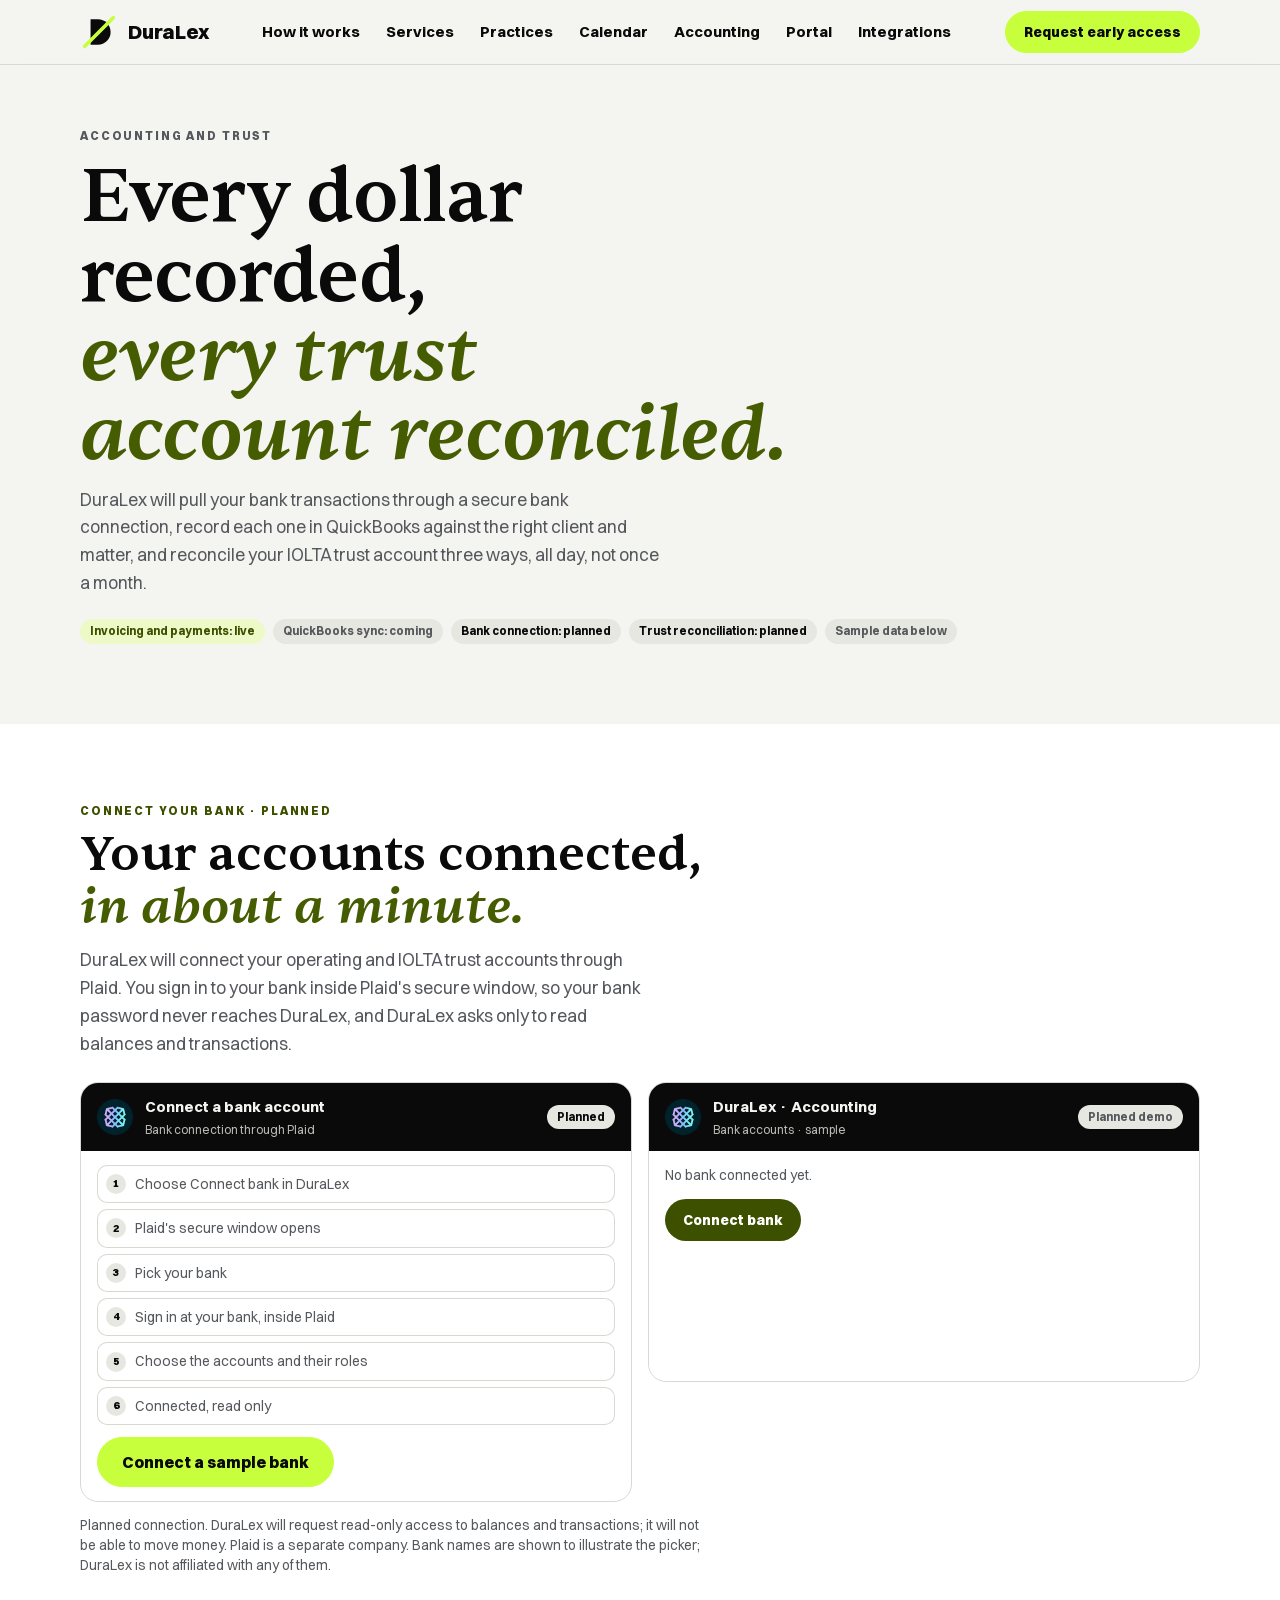
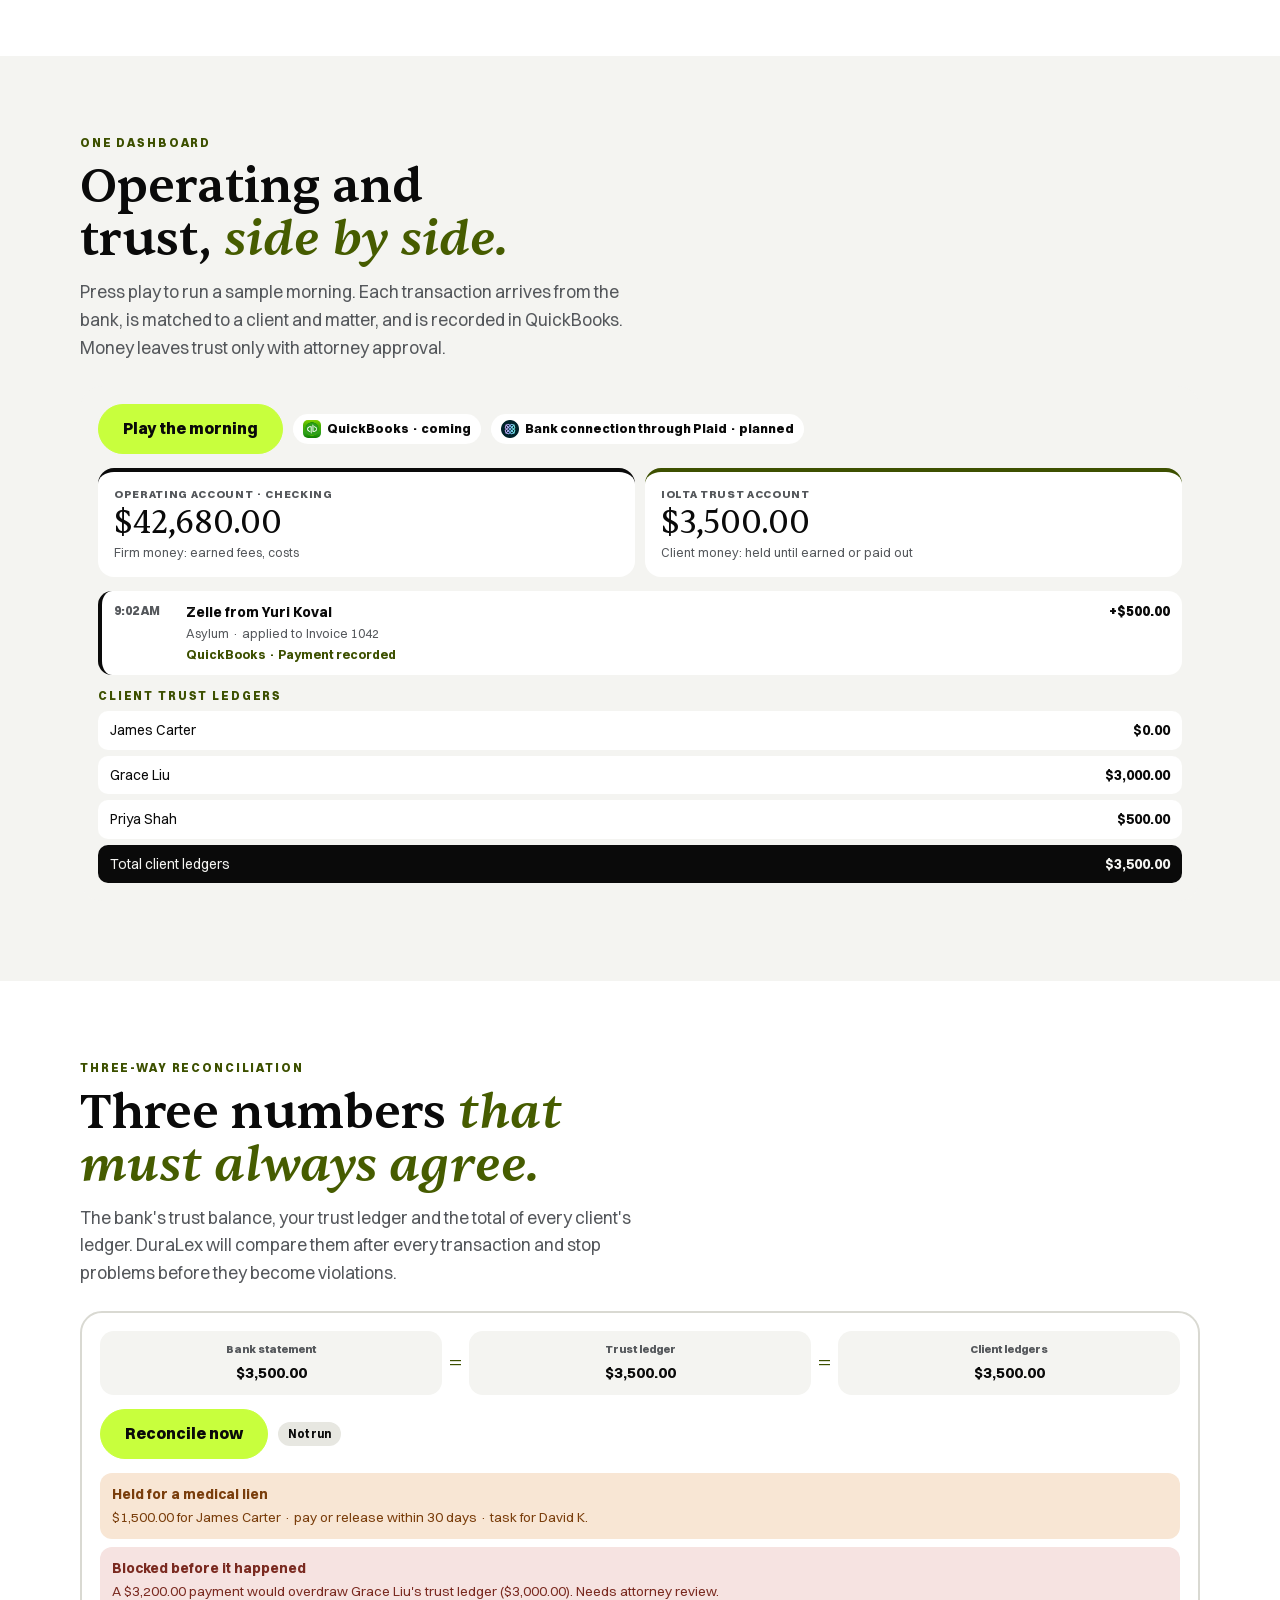
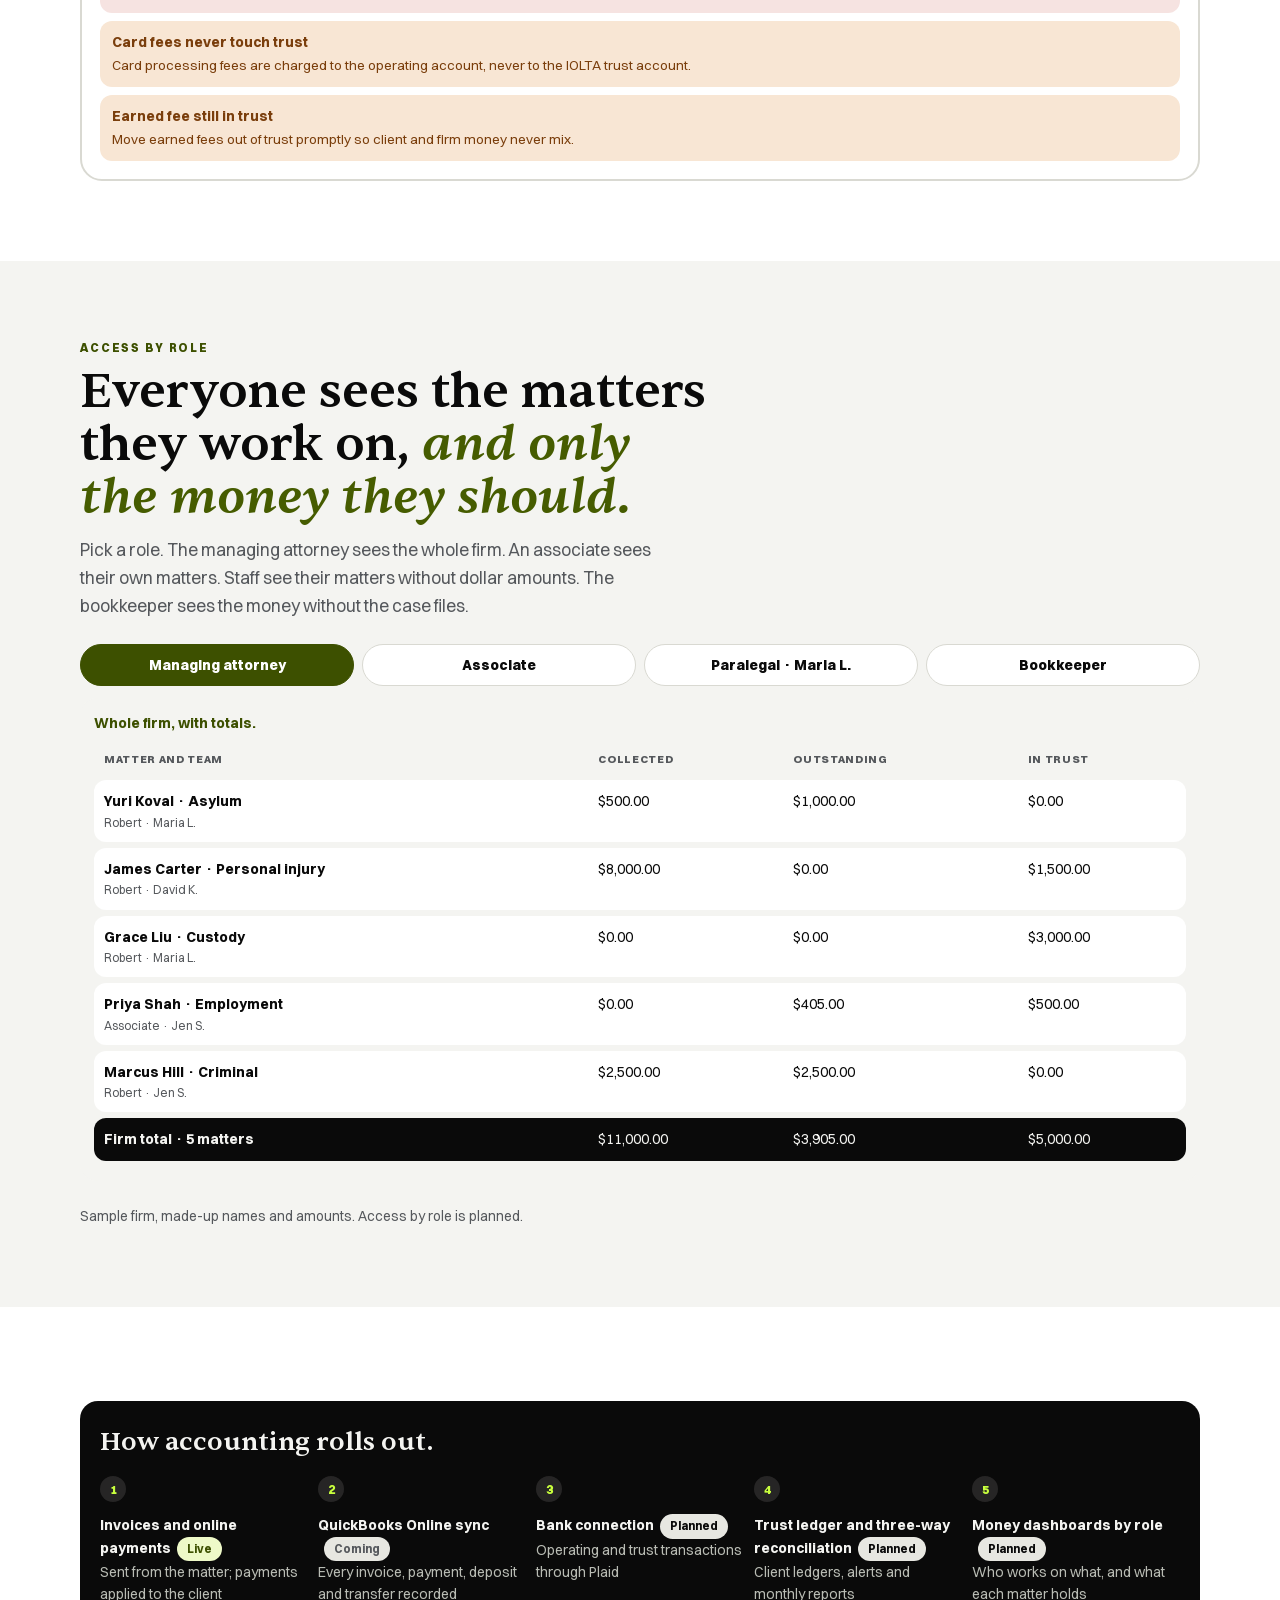
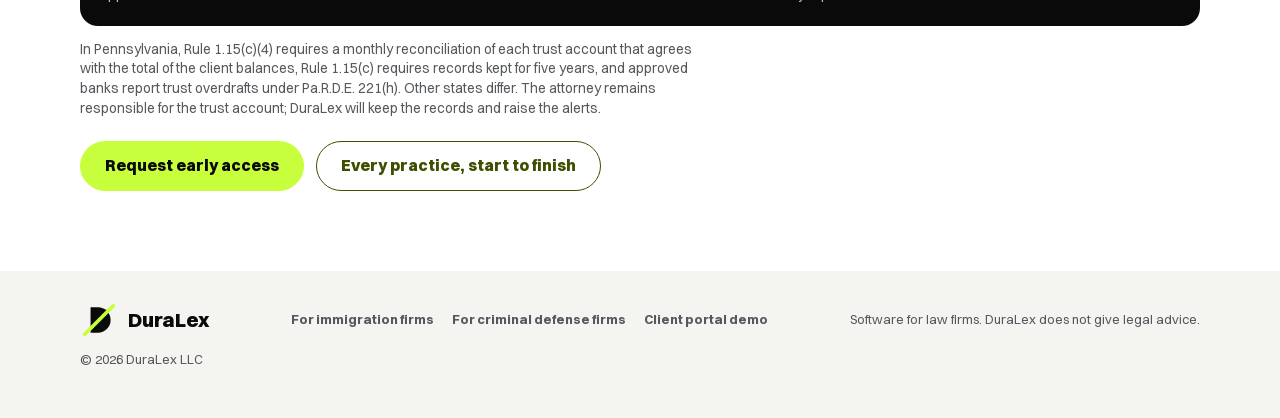
==== commit 61e0aae7: "Transparent vector logo, full export set, PWA icons - Logo no longer has a background tile; the D us" ====
--- a/accounting/index.html
+++ b/accounting/index.html
@@ -23,8 +23,12 @@
 <script type="application/ld+json">{"@context":"https://schema.org","@type":"WebPage","@id":"https://duralex.law/accounting/#page","url":"https://duralex.law/accounting/","name":"Planned IOLTA 3-Way Reconciliation for Law Firms | DuraLex","description":"Planned for DuraLex: bank transactions through a secure connection, every transaction in QuickBooks, three-way IOLTA reconciliation and dashboards by role.","isPartOf":{"@id":"https://duralex.law/#site"},"about":{"@id":"https://duralex.law/#org"},"inLanguage":"en","breadcrumb":{"@type":"BreadcrumbList","itemListElement":[{"@type":"ListItem","position":1,"name":"DuraLex","item":"https://duralex.law/"},{"@type":"ListItem","position":2,"name":"Accounting and trust","item":"https://duralex.law/accounting/"}]}}</script>
 <meta name="theme-color" content="#0A0A0A">
 <meta name="referrer" content="strict-origin-when-cross-origin">
-<meta http-equiv="Content-Security-Policy" content="default-src 'self'; base-uri 'self'; object-src 'none'; form-action 'self'; connect-src 'self'; img-src 'self' data:; font-src 'self'; style-src 'self' 'unsafe-inline'; script-src 'self' 'sha256-qOhFsq0QMV2REqNwk5hGH5bZE9SkX6gt6yeyKdYPv+U=' 'sha256-7/2t0982/YbFuVNEQ2gChACZA30dqyu/bs1uIUb/w54='">
+<meta http-equiv="Content-Security-Policy" content="default-src 'self'; base-uri 'self'; object-src 'none'; form-action 'self'; connect-src 'self' https://www.googletagmanager.com https://*.google-analytics.com https://*.google.com; img-src 'self' data: https://www.googletagmanager.com https://*.google-analytics.com; font-src 'self'; style-src 'self' 'unsafe-inline'; script-src 'self' https://www.googletagmanager.com 'sha256-qOhFsq0QMV2REqNwk5hGH5bZE9SkX6gt6yeyKdYPv+U=' 'sha256-7/2t0982/YbFuVNEQ2gChACZA30dqyu/bs1uIUb/w54='">
+<script async src="https://www.googletagmanager.com/gtag/js?id=G-MRZN1ZN2RH"></script>
+<script src="/assets/analytics.js"></script>
+<link rel="icon" href="/icons/favicon.ico" sizes="48x48">
 <link rel="icon" type="image/svg+xml" href="/icons/duralex-mark.svg">
+<link rel="manifest" href="/manifest.webmanifest">
 <link rel="apple-touch-icon" href="/icons/apple-touch-icon.png">
 <link rel="stylesheet" href="/site.css">
 <link rel="preload" href="/assets/fonts/Sentient-Variable.woff2" as="font" type="font/woff2" crossorigin>
@@ -35,14 +39,14 @@
 <a class="skip" href="#top">Skip to content</a>
 <header class="nav">
   <div class="wrap">
-    <a class="brand" href="/"><svg class="logo" aria-hidden="true" xmlns="http://www.w3.org/2000/svg" viewBox="0 0 72 72"><rect class="lt" width="72" height="72" rx="16" fill="#0A0A0A"/><path class="ld" d="M20 12h14a24 24 0 0 1 0 48H20z" fill="#F4F4F1"/><path d="M9 63L63 9" stroke="#C8FF3D" stroke-width="15" stroke-linecap="round" opacity=".22"/><path d="M9 63L63 9" stroke="#C8FF3D" stroke-width="7" stroke-linecap="round"/></svg><b>DuraLex</b></a>
+    <a class="brand" href="/"><svg class="logo" aria-hidden="true" xmlns="http://www.w3.org/2000/svg" viewBox="0 0 72 72"><path d="M20 12h14a24 24 0 0 1 0 48H20z" fill="currentColor"/><path d="M9 63L63 9" stroke="#C8FF3D" stroke-width="7" stroke-linecap="round" fill="none"/></svg><b>DuraLex</b></a>
     <nav class="links" aria-label="Main"><a href="/#how">How it works</a><a href="/#services">Services</a><a href="/practices/">Practices</a><a href="/calendar/">Calendar</a><a href="/accounting/" aria-current="page">Accounting</a><a href="/portal/">Portal</a><a href="/#integrations">Integrations</a></nav>
     <a class="btn solid" href="/#access">Request early access</a>
     <button class="menubtn" type="button" id="openMenu" aria-label="Open menu" aria-expanded="false" aria-controls="drawer"><svg width="20" height="20" viewBox="0 0 24 24" fill="none" stroke="currentColor" stroke-width="1.8" stroke-linecap="round" stroke-linejoin="round" aria-hidden="true"><path d="M4 5h16"/> <path d="M4 12h16"/> <path d="M4 19h16"/></svg></button>
   </div>
 </header>
 <div class="drawer" id="drawer" hidden>
-  <div style="display:flex;justify-content:space-between;align-items:center"><span class="brand" style="color:var(--ondark)"><svg class="logo" aria-hidden="true" xmlns="http://www.w3.org/2000/svg" viewBox="0 0 72 72"><rect class="lt" width="72" height="72" rx="16" fill="#0A0A0A"/><path class="ld" d="M20 12h14a24 24 0 0 1 0 48H20z" fill="#F4F4F1"/><path d="M9 63L63 9" stroke="#C8FF3D" stroke-width="15" stroke-linecap="round" opacity=".22"/><path d="M9 63L63 9" stroke="#C8FF3D" stroke-width="7" stroke-linecap="round"/></svg><b>DuraLex</b></span><button class="menubtn" type="button" id="closeMenu" aria-label="Close menu" style="background:transparent;color:var(--ondark);border-color:rgba(243,241,236,.3)"><svg width="20" height="20" viewBox="0 0 24 24" fill="none" stroke="currentColor" stroke-width="1.8" stroke-linecap="round" stroke-linejoin="round" aria-hidden="true"><path d="M18 6 6 18"/> <path d="m6 6 12 12"/></svg></button></div>
+  <div style="display:flex;justify-content:space-between;align-items:center"><span class="brand" style="color:var(--ondark)"><svg class="logo" aria-hidden="true" xmlns="http://www.w3.org/2000/svg" viewBox="0 0 72 72"><path d="M20 12h14a24 24 0 0 1 0 48H20z" fill="currentColor"/><path d="M9 63L63 9" stroke="#C8FF3D" stroke-width="7" stroke-linecap="round" fill="none"/></svg><b>DuraLex</b></span><button class="menubtn" type="button" id="closeMenu" aria-label="Close menu" style="background:transparent;color:var(--ondark);border-color:rgba(243,241,236,.3)"><svg width="20" height="20" viewBox="0 0 24 24" fill="none" stroke="currentColor" stroke-width="1.8" stroke-linecap="round" stroke-linejoin="round" aria-hidden="true"><path d="M18 6 6 18"/> <path d="m6 6 12 12"/></svg></button></div>
   <nav aria-label="Menu"><a href="/#how">How it works</a><a href="/#services">Services</a><a href="/practices/">Practices</a><a href="/#why">Why DuraLex</a><a href="/calendar/">Calendar</a><a href="/accounting/" aria-current="page">Accounting</a><a href="/portal/">Client portal</a><a href="/#integrations">Integrations</a><a href="/#faq">Questions</a></nav>
   <a class="btn" href="/#access" style="background:var(--gold);border-color:var(--gold);color:var(--navy)">Request early access</a>
 </div>
@@ -137,7 +141,7 @@
 </section>
 </main>
 
-<footer><div class="wrap"><a class="brand" href="/"><svg class="logo" aria-hidden="true" xmlns="http://www.w3.org/2000/svg" viewBox="0 0 72 72"><rect class="lt" width="72" height="72" rx="16" fill="#0A0A0A"/><path class="ld" d="M20 12h14a24 24 0 0 1 0 48H20z" fill="#F4F4F1"/><path d="M9 63L63 9" stroke="#C8FF3D" stroke-width="15" stroke-linecap="round" opacity=".22"/><path d="M9 63L63 9" stroke="#C8FF3D" stroke-width="7" stroke-linecap="round"/></svg><b>DuraLex</b></a><nav class="fnav" aria-label="Solutions"><a href="/immigration/">For immigration firms</a><a href="/criminal-defense/">For criminal defense firms</a><a href="/portal-demo/">Client portal demo</a></nav><span>Software for law firms. DuraLex does not give legal advice.</span><span>© 2026 DuraLex LLC</span></div></footer>
+<footer><div class="wrap"><a class="brand" href="/"><svg class="logo" aria-hidden="true" xmlns="http://www.w3.org/2000/svg" viewBox="0 0 72 72"><path d="M20 12h14a24 24 0 0 1 0 48H20z" fill="currentColor"/><path d="M9 63L63 9" stroke="#C8FF3D" stroke-width="7" stroke-linecap="round" fill="none"/></svg><b>DuraLex</b></a><nav class="fnav" aria-label="Solutions"><a href="/immigration/">For immigration firms</a><a href="/criminal-defense/">For criminal defense firms</a><a href="/portal-demo/">Client portal demo</a></nav><span>Software for law firms. DuraLex does not give legal advice.</span><span>© 2026 DuraLex LLC</span></div></footer>
 
 <script>
 (function(){
--- a/site.css
+++ b/site.css
@@ -750,7 +750,7 @@
 .cpd-folder::before{color:var(--teal)}
 .cpd-demo{background:#F6FCE3}
 .cpd-fo svg{fill:#E4F7B0;stroke:#6F8A1A}.cpd-sim #cpd .cpd-fo svg{stroke:#6F8A1A}
-.drawer .logo .lt{fill:#F4F4F1}.drawer .logo .ld{fill:#0A0A0A}
+
 /* v41 review fixes (Codex site_v41_acid): focus rings on light surfaces use olive (acid is 1.1:1 on paper); --ink defined; leftover gold/teal effects recoloured */
 :root{--ink:#0A0A0A}
 .cpd-ask input:focus,.cpd-in:focus,.cpd-fileinput:focus+.cpd-note,.cpd-up:focus-within,label.cpd-up:focus-within,.cpd-sim #cpd .cpd-panel:focus-visible,.cpd-sim #cpd .cpd-tabs [role=tab]:focus-visible,.cpd-th:focus-visible,.cpd-vx:focus-visible,.cpd-vnav button:focus-visible,.cpd-sdoc h5:focus{outline-color:var(--teal)}
